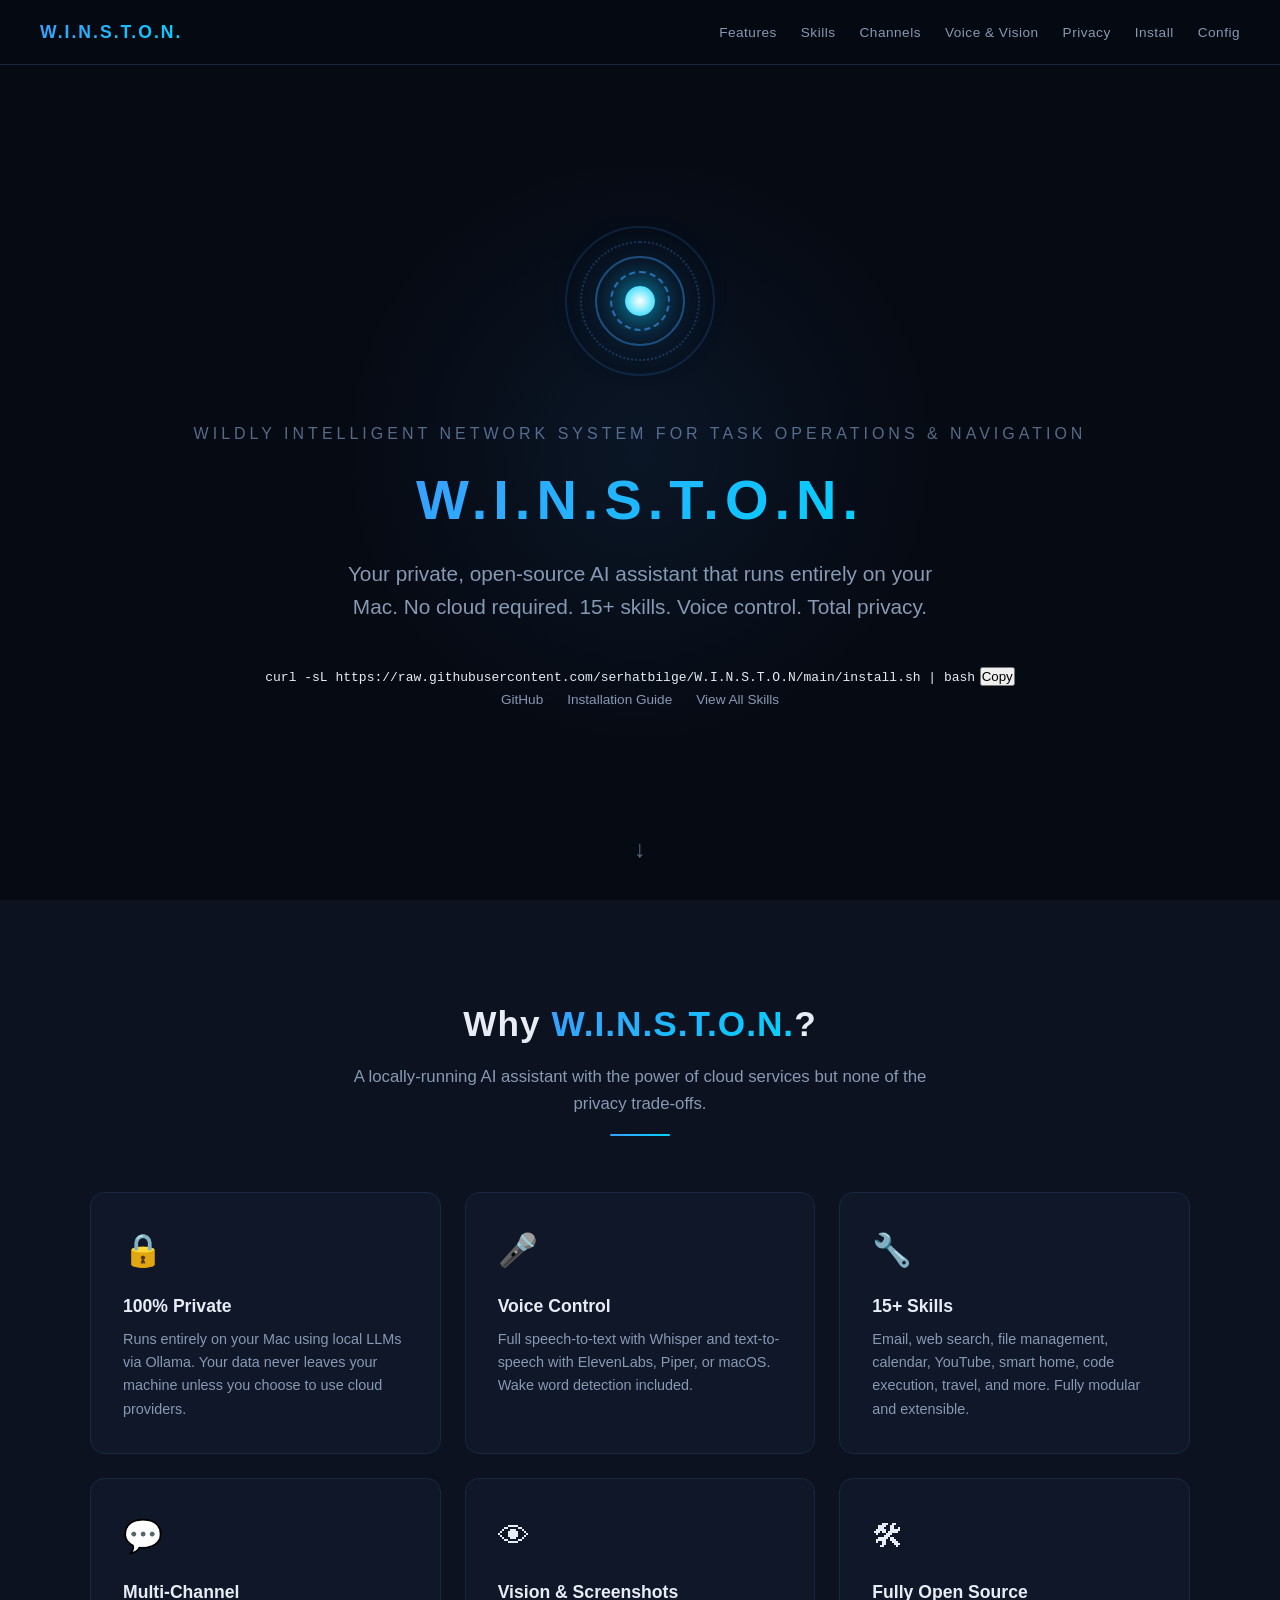
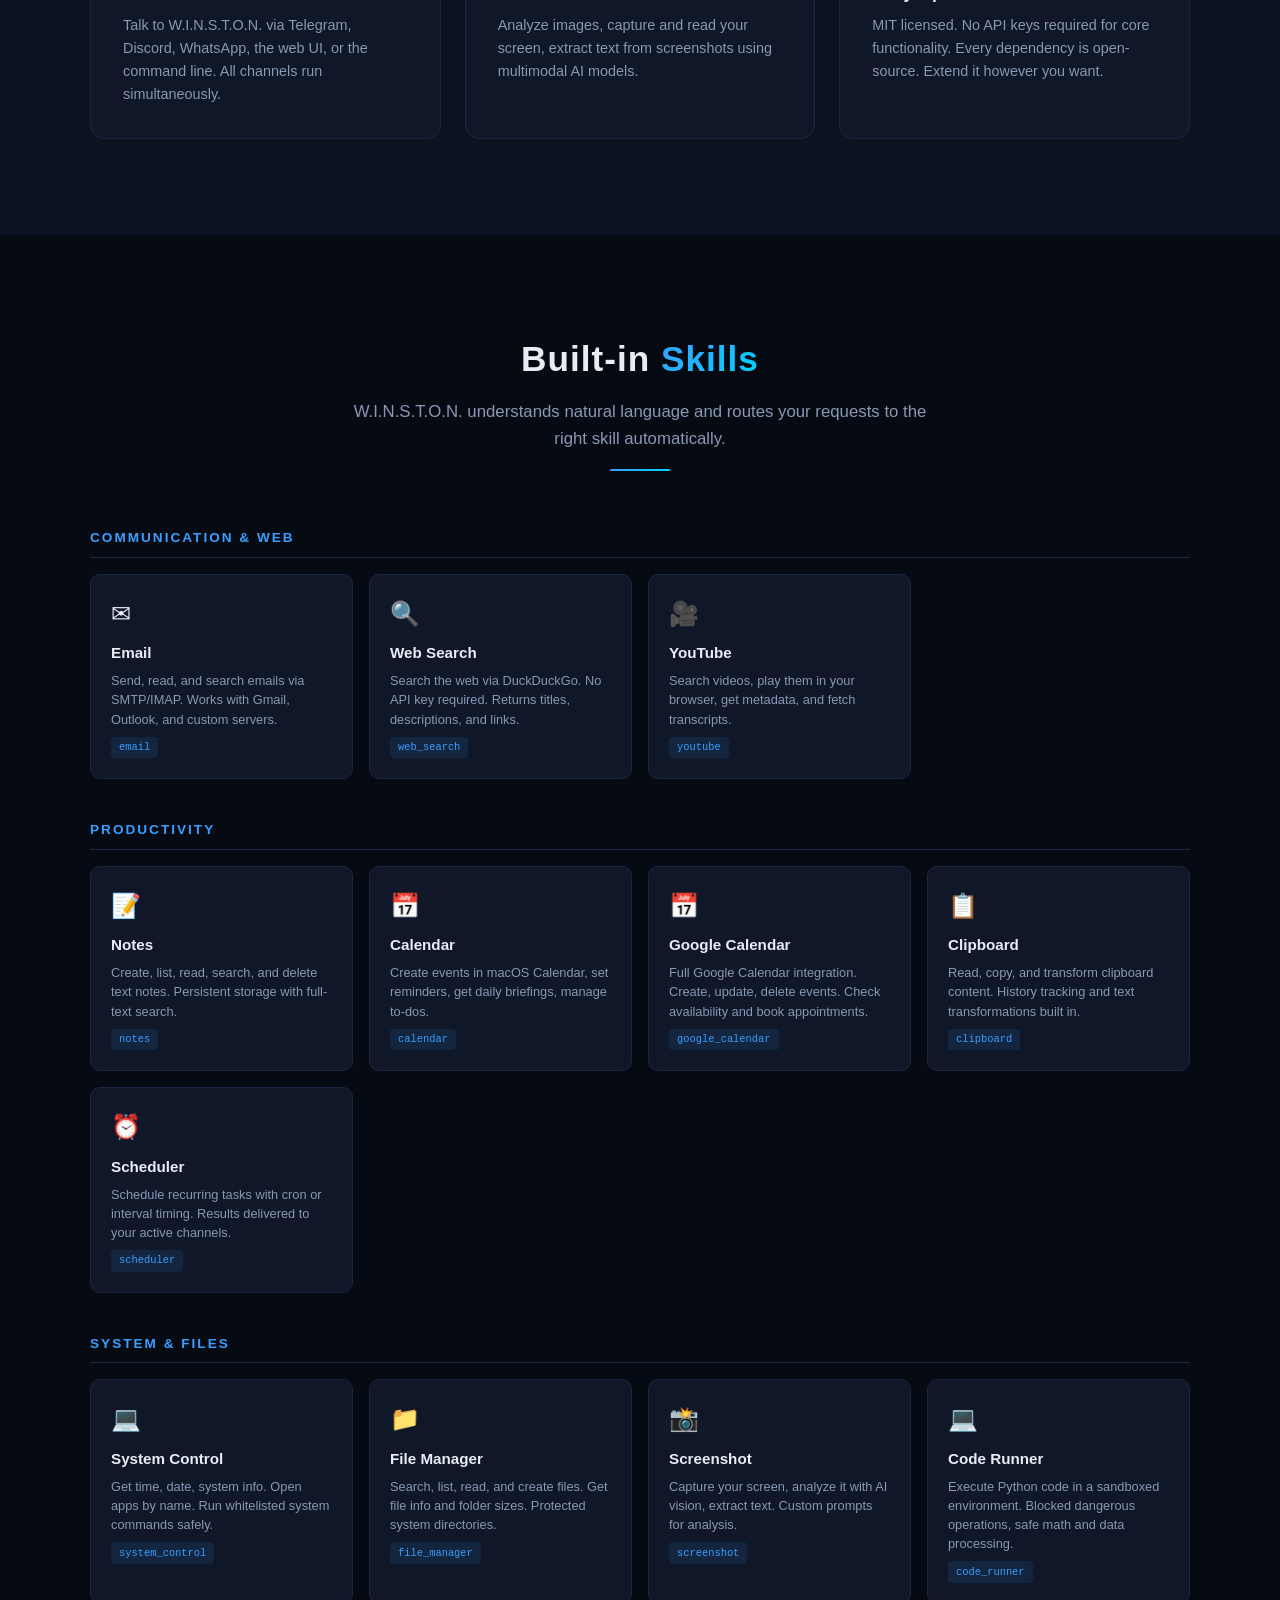
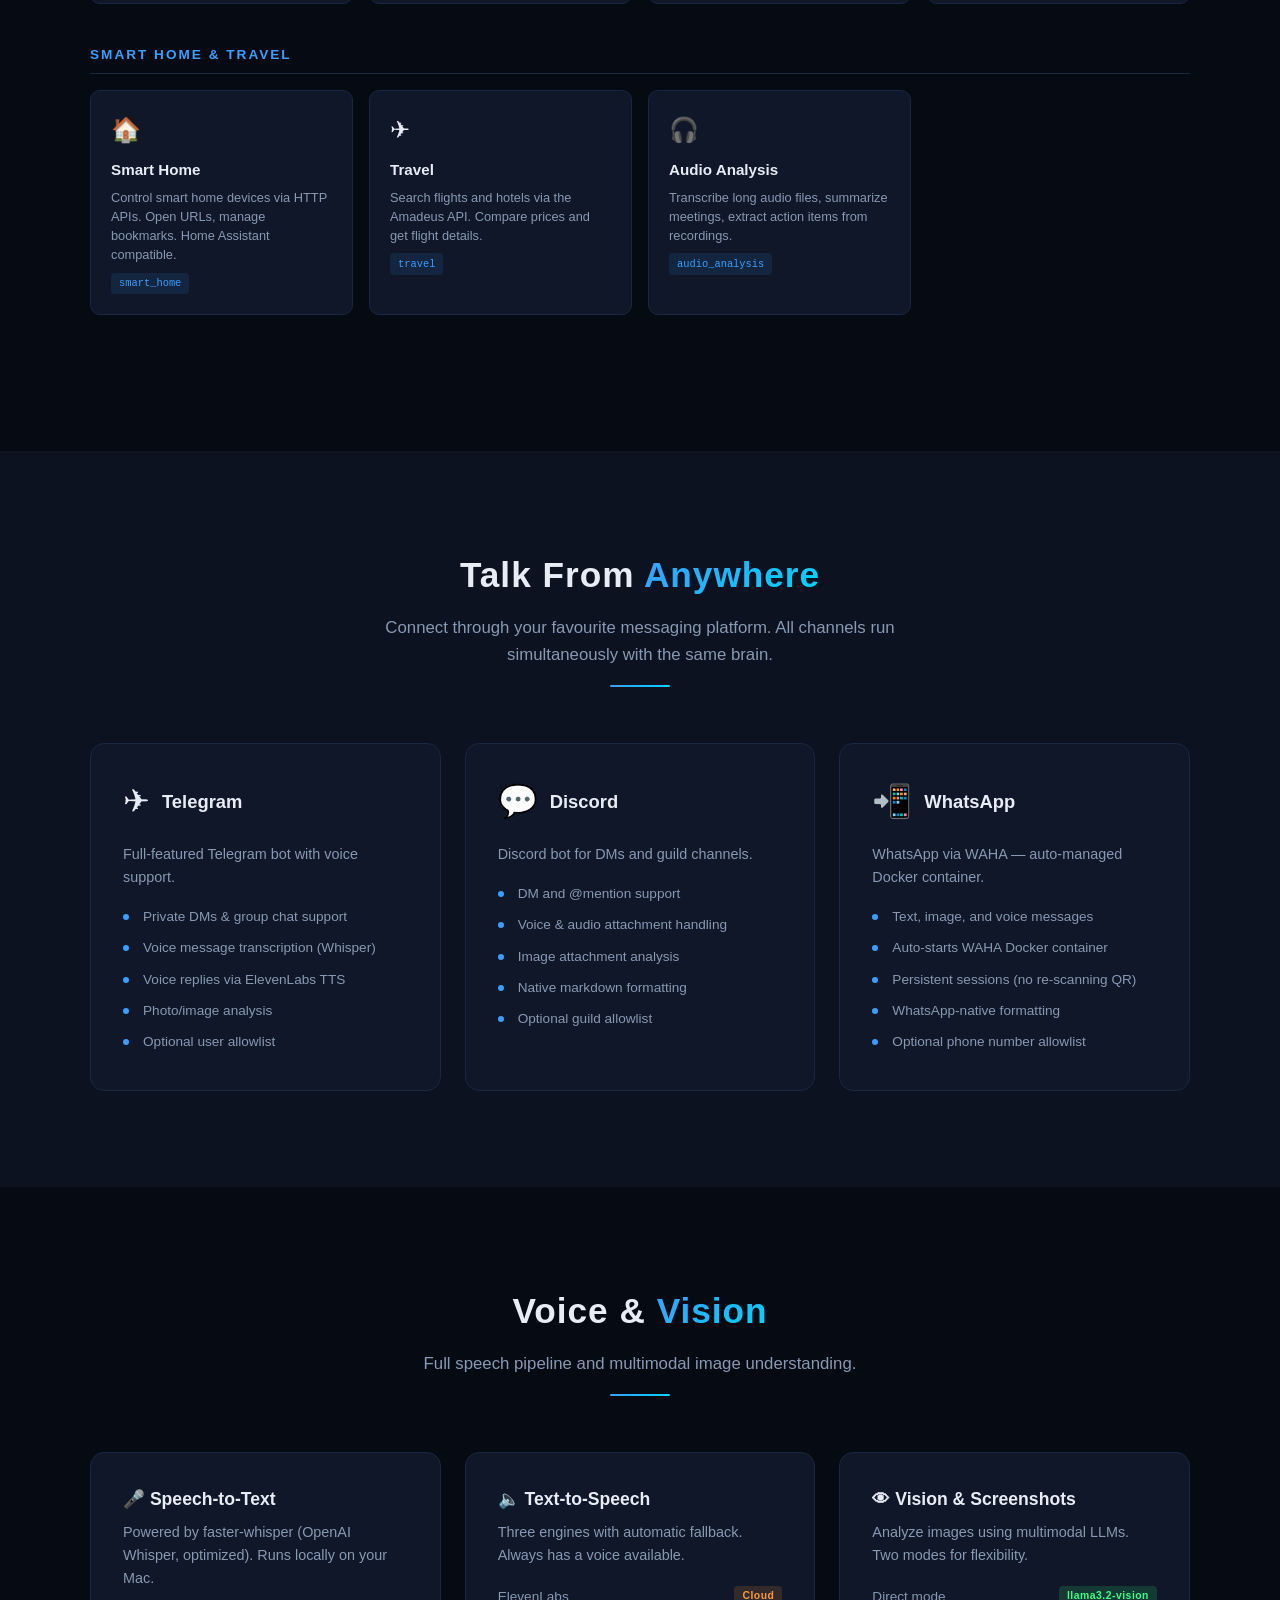
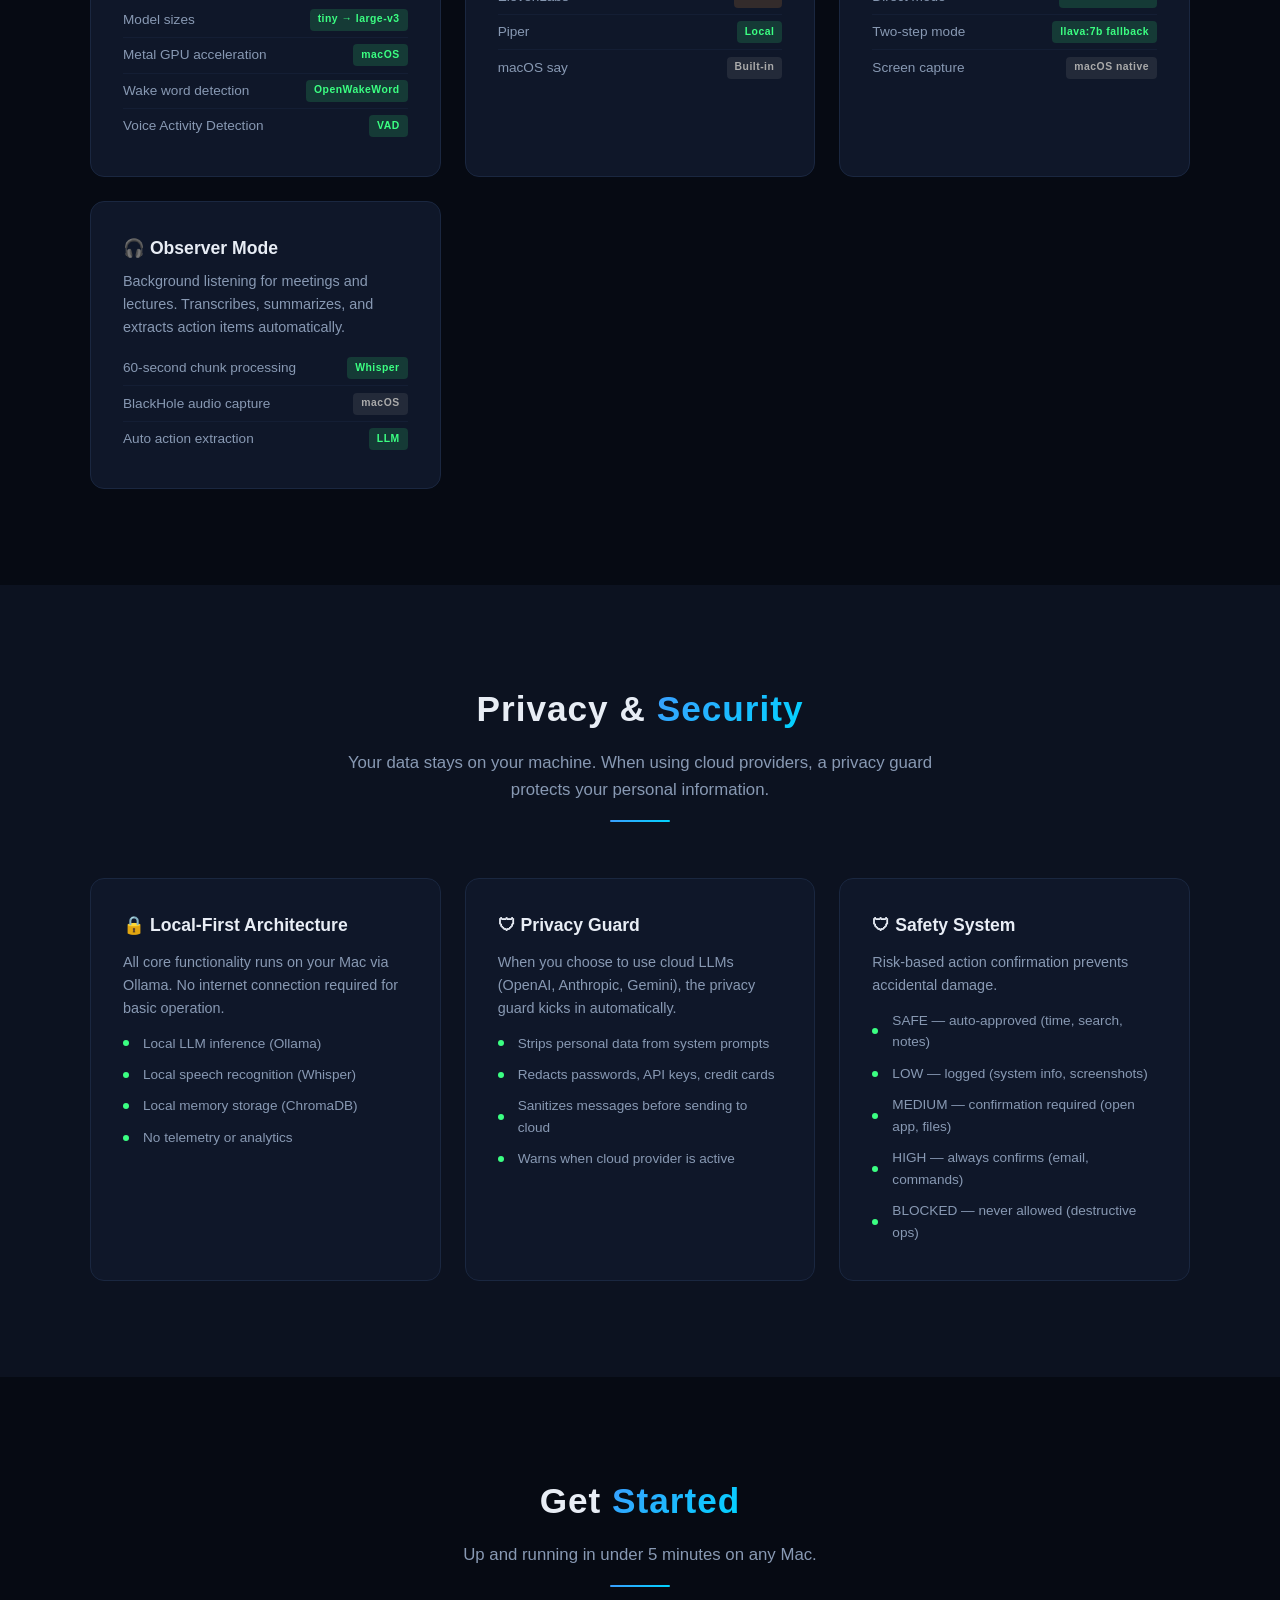
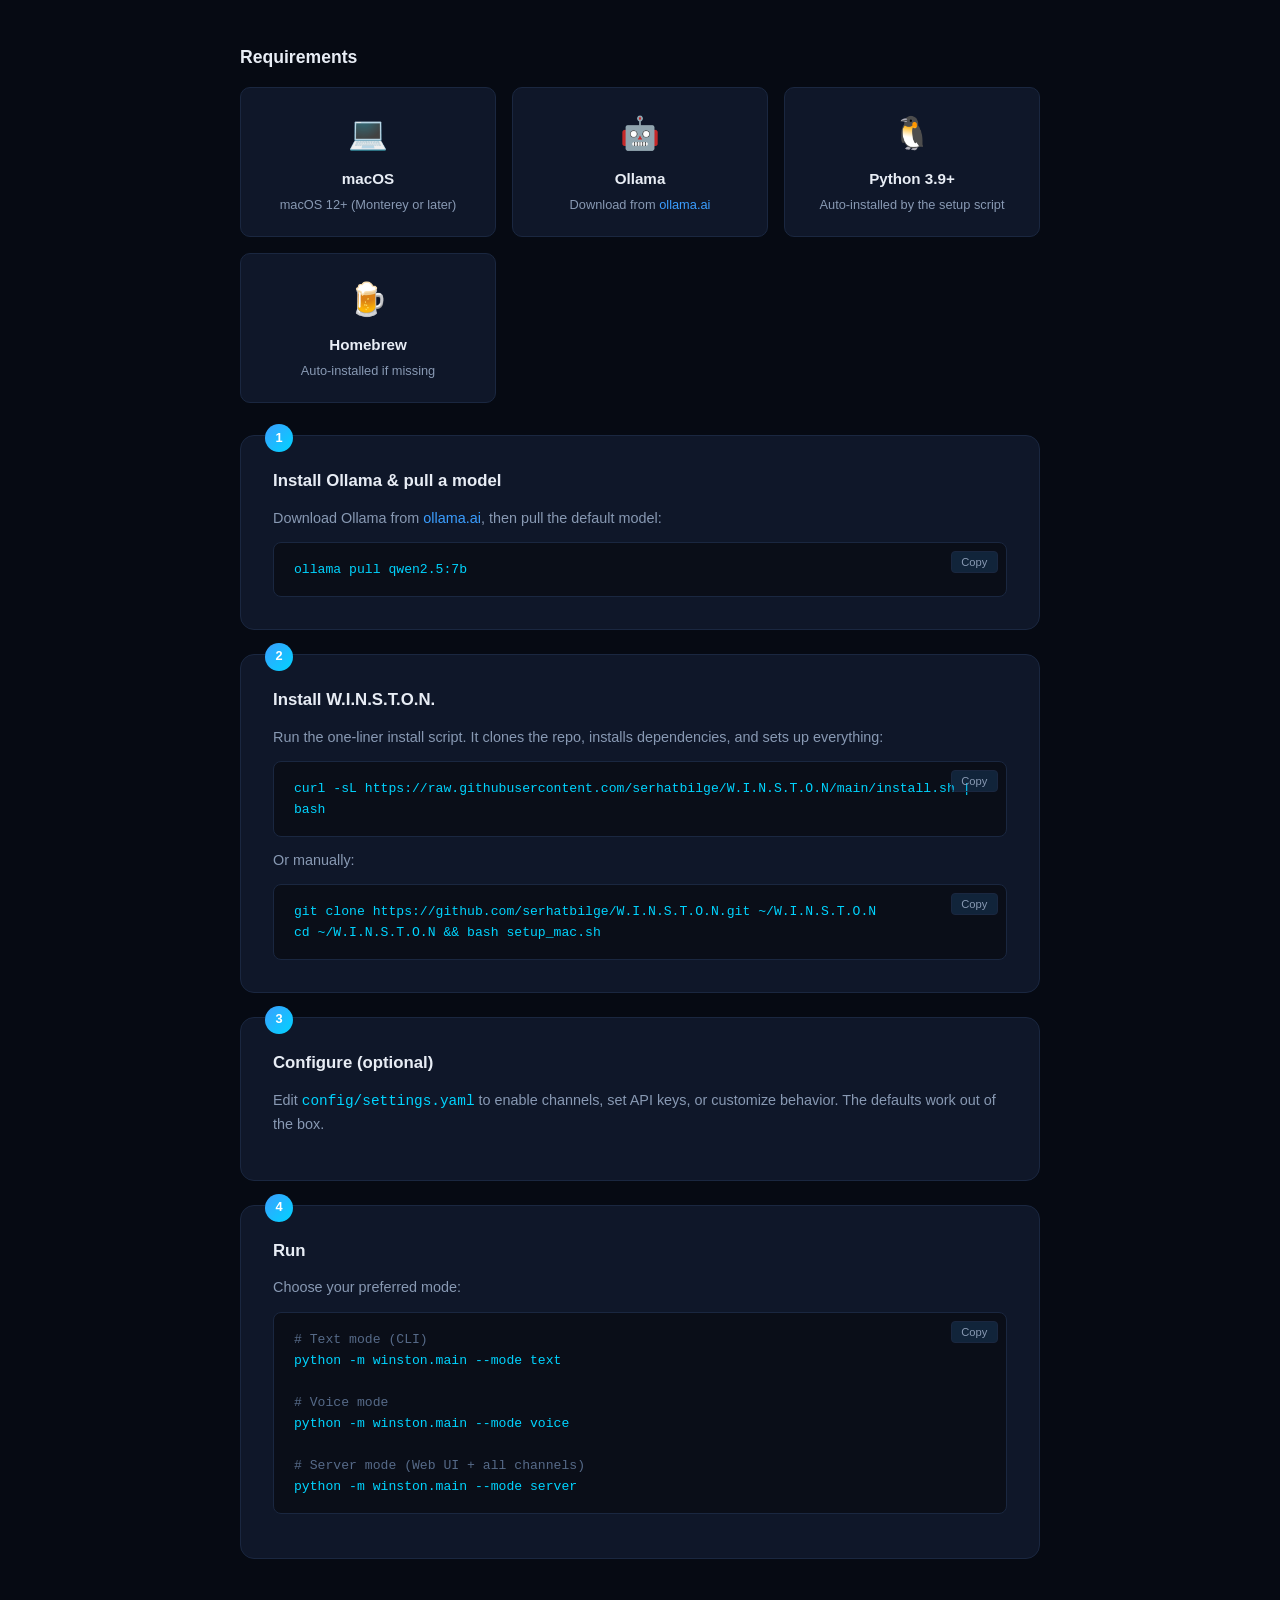
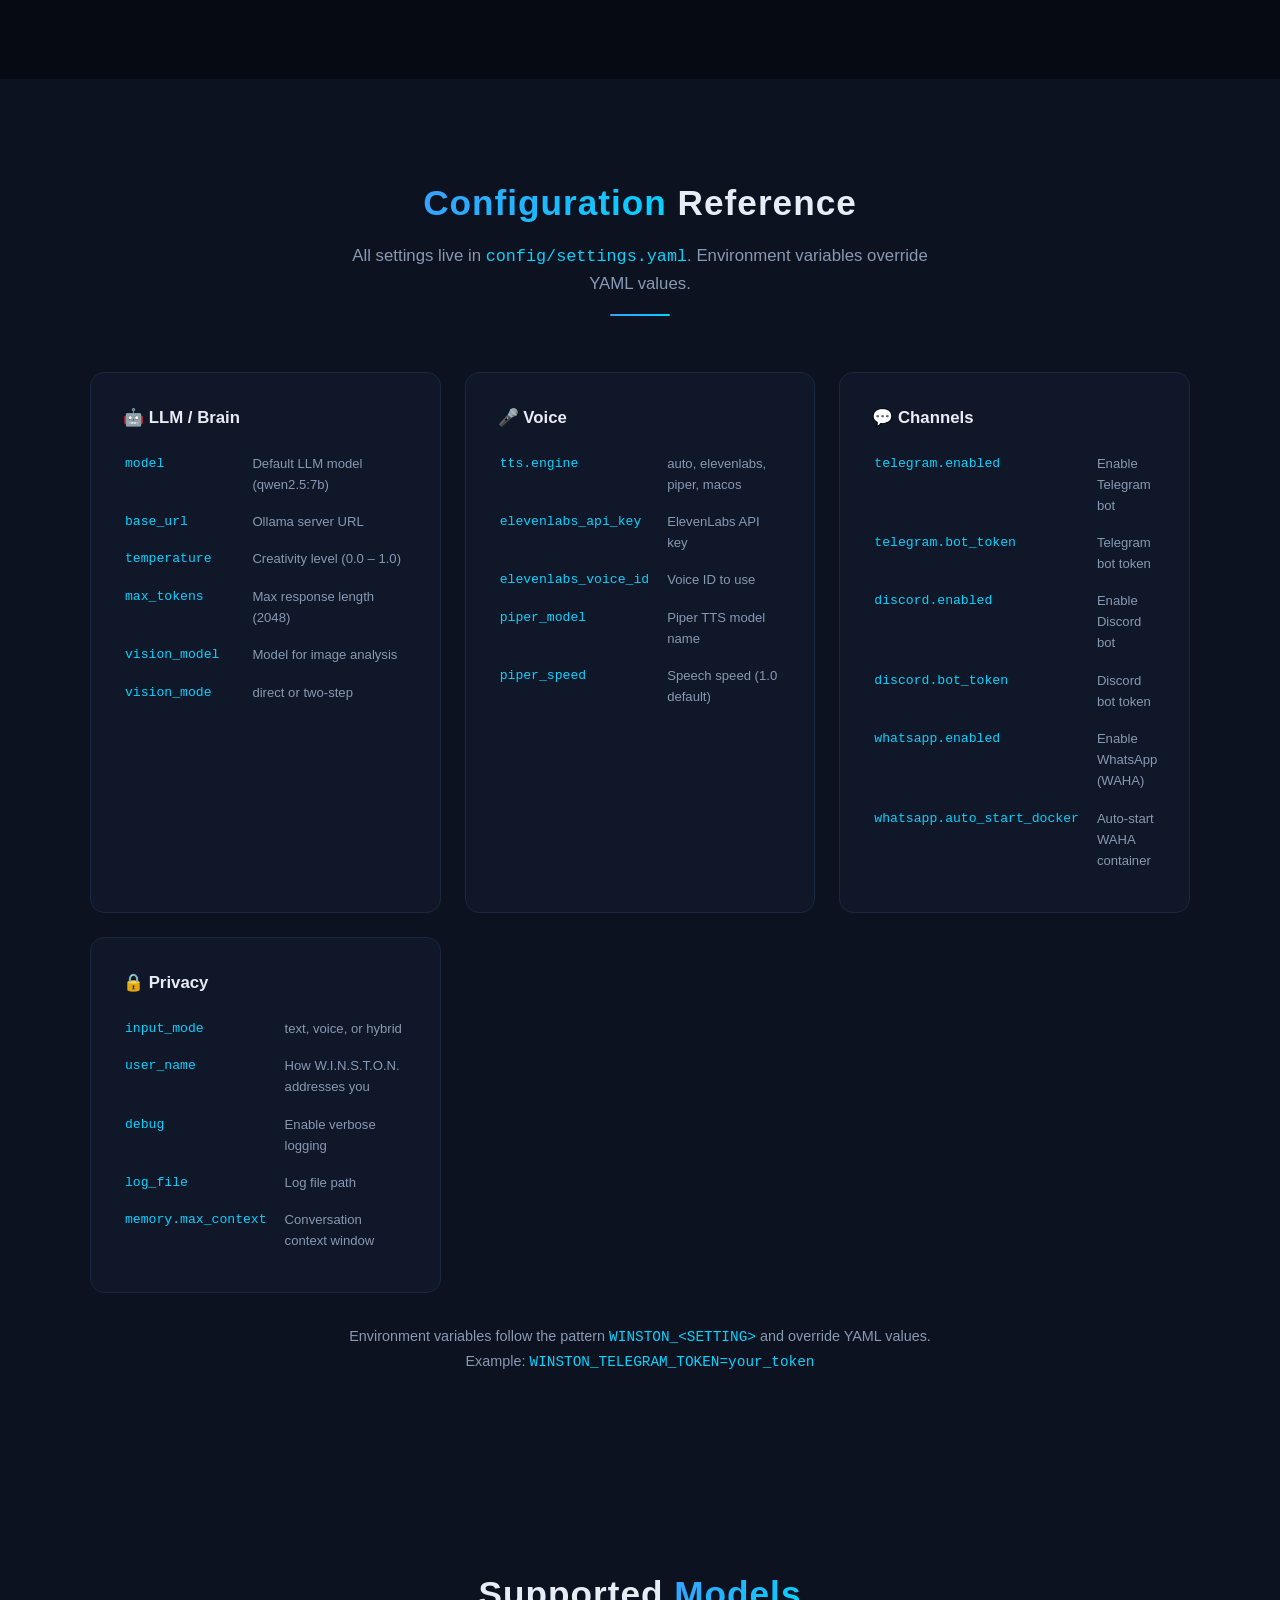
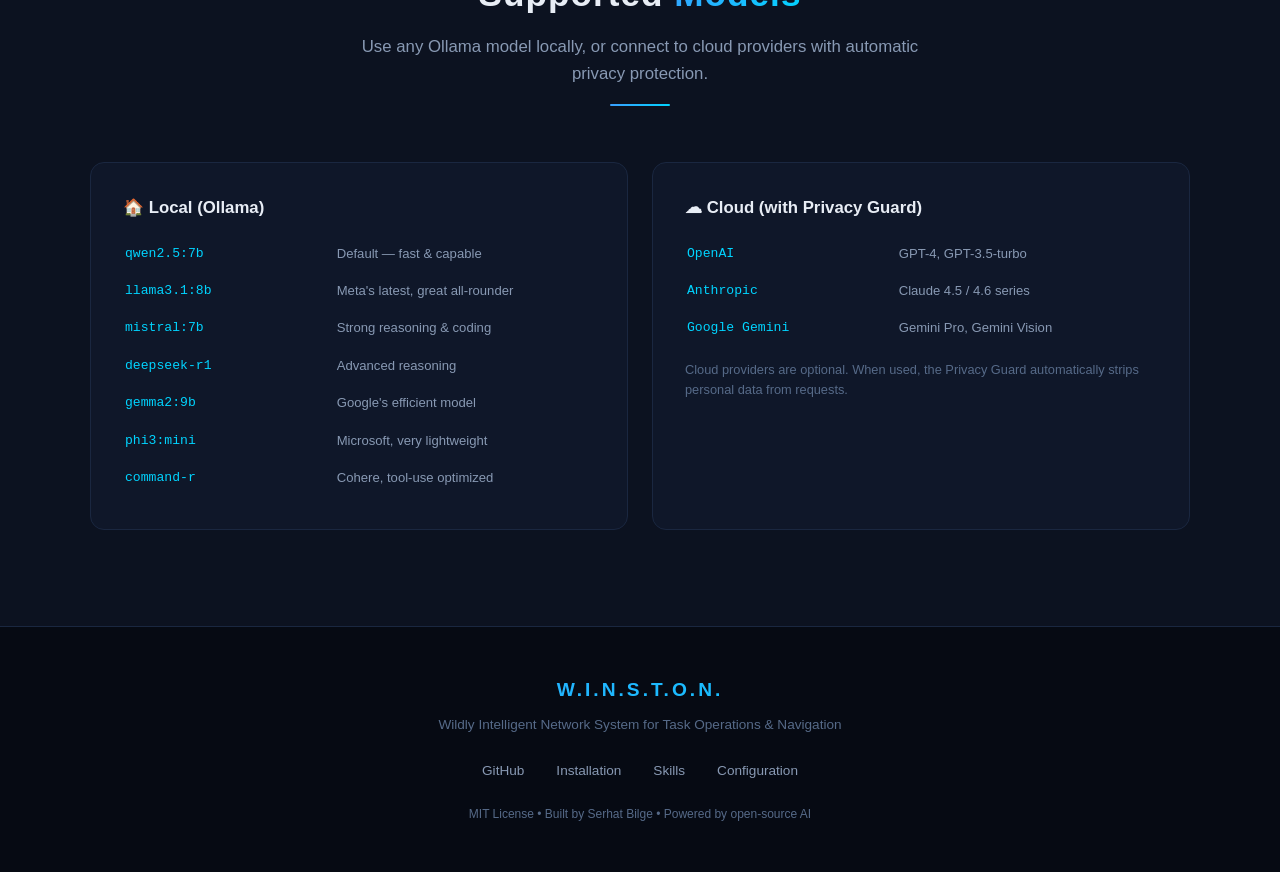
==== website/index.html @ 19feadf3 "v1.0.0: Initial release 22 skills, multi-provider LLM, multi-channel AI assistant. Channels: Telegra" ====
<!DOCTYPE html>
<html lang="en">
<head>
<meta charset="UTF-8">
<meta name="viewport" content="width=device-width, initial-scale=1.0">
<title>W.I.N.S.T.O.N. — Your Private AI Assistant</title>
<style>
/* ─── Reset & Base ─────────────────────────────────── */
*, *::before, *::after { margin: 0; padding: 0; box-sizing: border-box; }

:root {
  --bg-primary: #060a13;
  --bg-secondary: #0c1220;
  --bg-card: #0f1729;
  --bg-card-hover: #141e33;
  --arc-blue: #3b9eff;
  --arc-glow: #1a7ae6;
  --arc-cyan: #00d4ff;
  --arc-dim: #1a3a5c;
  --text-primary: #e8edf5;
  --text-secondary: #8899b3;
  --text-muted: #566a88;
  --border: #1a2740;
  --border-glow: rgba(59, 158, 255, 0.3);
  --gradient-arc: linear-gradient(135deg, #3b9eff, #00d4ff);
  --font: 'SF Pro Text', -apple-system, BlinkMacSystemFont, 'Inter', 'Segoe UI', sans-serif;
  --font-mono: 'SF Mono', 'Fira Code', 'Cascadia Code', monospace;
}

html { scroll-behavior: smooth; }

body {
  font-family: var(--font);
  background: var(--bg-primary);
  color: var(--text-primary);
  line-height: 1.6;
  overflow-x: hidden;
}

a { color: var(--arc-blue); text-decoration: none; transition: color 0.2s; }
a:hover { color: var(--arc-cyan); }

/* ─── Navigation ───────────────────────────────────── */
nav {
  position: fixed;
  top: 0;
  left: 0;
  right: 0;
  z-index: 100;
  background: rgba(6, 10, 19, 0.85);
  backdrop-filter: blur(20px);
  -webkit-backdrop-filter: blur(20px);
  border-bottom: 1px solid var(--border);
  padding: 0 2rem;
  transition: box-shadow 0.3s;
}

nav.scrolled { box-shadow: 0 2px 30px rgba(59, 158, 255, 0.1); }

.nav-inner {
  max-width: 1200px;
  margin: 0 auto;
  display: flex;
  align-items: center;
  justify-content: space-between;
  height: 64px;
}

.nav-logo {
  font-size: 1.1rem;
  font-weight: 700;
  letter-spacing: 2px;
  background: var(--gradient-arc);
  -webkit-background-clip: text;
  -webkit-text-fill-color: transparent;
  background-clip: text;
}

.nav-links { display: flex; gap: 1.5rem; list-style: none; }

.nav-links a {
  color: var(--text-secondary);
  font-size: 0.85rem;
  font-weight: 500;
  letter-spacing: 0.5px;
  transition: color 0.2s;
}
.nav-links a:hover { color: var(--arc-blue); }

.nav-toggle { display: none; background: none; border: none; color: var(--text-primary); font-size: 1.5rem; cursor: pointer; }

/* ─── Hero ─────────────────────────────────────────── */
.hero {
  min-height: 100vh;
  display: flex;
  flex-direction: column;
  align-items: center;
  justify-content: center;
  text-align: center;
  padding: 6rem 2rem 4rem;
  position: relative;
  overflow: hidden;
}

.hero::before {
  content: '';
  position: absolute;
  width: 600px;
  height: 600px;
  border-radius: 50%;
  background: radial-gradient(circle, rgba(59, 158, 255, 0.08) 0%, transparent 70%);
  top: 50%;
  left: 50%;
  transform: translate(-50%, -50%);
  pointer-events: none;
}

/* Arc Reactor */
.arc-reactor {
  width: 160px;
  height: 160px;
  position: relative;
  margin-bottom: 2.5rem;
}

.arc-reactor .core {
  position: absolute;
  top: 50%;
  left: 50%;
  width: 30px;
  height: 30px;
  background: radial-gradient(circle, #fff, var(--arc-cyan));
  border-radius: 50%;
  transform: translate(-50%, -50%);
  box-shadow: 0 0 30px var(--arc-cyan), 0 0 60px var(--arc-blue), 0 0 100px rgba(59, 158, 255, 0.3);
  animation: pulse-core 2s ease-in-out infinite;
}

.arc-reactor .ring {
  position: absolute;
  top: 50%;
  left: 50%;
  border: 2px solid var(--arc-blue);
  border-radius: 50%;
  transform: translate(-50%, -50%);
  opacity: 0.6;
}

.arc-reactor .ring-1 { width: 60px; height: 60px; animation: spin-ring 8s linear infinite; border-style: dashed; }
.arc-reactor .ring-2 { width: 90px; height: 90px; animation: spin-ring 12s linear infinite reverse; opacity: 0.4; }
.arc-reactor .ring-3 { width: 120px; height: 120px; animation: spin-ring 16s linear infinite; opacity: 0.25; border-style: dotted; }
.arc-reactor .ring-4 { width: 150px; height: 150px; opacity: 0.15; }

@keyframes pulse-core {
  0%, 100% { box-shadow: 0 0 30px var(--arc-cyan), 0 0 60px var(--arc-blue), 0 0 100px rgba(59, 158, 255, 0.3); }
  50% { box-shadow: 0 0 40px var(--arc-cyan), 0 0 80px var(--arc-blue), 0 0 140px rgba(59, 158, 255, 0.5); }
}

@keyframes spin-ring {
  from { transform: translate(-50%, -50%) rotate(0deg); }
  to { transform: translate(-50%, -50%) rotate(360deg); }
}

.hero h1 {
  font-size: 3.5rem;
  font-weight: 800;
  letter-spacing: 6px;
  margin-bottom: 0.75rem;
  background: var(--gradient-arc);
  -webkit-background-clip: text;
  -webkit-text-fill-color: transparent;
  background-clip: text;
}

.hero .subtitle {
  font-size: 1rem;
  letter-spacing: 4px;
  color: var(--text-muted);
  text-transform: uppercase;
  margin-bottom: 0.5rem;
}

.hero .tagline {
  font-size: 1.3rem;
  color: var(--text-secondary);
  margin-bottom: 2.5rem;
  max-width: 600px;
}

/* ─── Terminal Window ──────────────────────────────── */
.terminal {
  background: #0d1117;
  border: 1px solid rgba(59, 158, 255, 0.15);
  border-radius: 14px;
  overflow: hidden;
  max-width: 720px;
  width: 100%;
  box-shadow: 0 8px 40px rgba(0, 0, 0, 0.5), 0 0 60px rgba(59, 158, 255, 0.05);
}

.terminal-header {
  display: flex;
  align-items: center;
  padding: 0.75rem 1rem;
  background: #161b22;
  border-bottom: 1px solid rgba(59, 158, 255, 0.1);
  gap: 0;
}

.terminal-dots {
  display: flex;
  gap: 6px;
  margin-right: 1.25rem;
  flex-shrink: 0;
}

.terminal-dots span {
  width: 12px;
  height: 12px;
  border-radius: 50%;
}
.terminal-dots .dot-red { background: #ff5f57; }
.terminal-dots .dot-yellow { background: #febc2e; }
.terminal-dots .dot-green { background: #28c840; }

.terminal-tabs {
  display: flex;
  gap: 0;
  flex: 1;
  overflow-x: auto;
}

.terminal-tab {
  background: none;
  border: none;
  color: var(--text-muted);
  font-family: var(--font-mono);
  font-size: 0.8rem;
  padding: 0.4rem 1rem;
  cursor: pointer;
  border-radius: 6px;
  transition: color 0.2s, background 0.2s;
  white-space: nowrap;
}
.terminal-tab:hover { color: var(--text-secondary); background: rgba(255,255,255,0.04); }
.terminal-tab.active {
  color: var(--text-primary);
  background: rgba(59, 158, 255, 0.12);
  border: 1px solid rgba(59, 158, 255, 0.25);
}

.terminal-badge {
  font-size: 0.6rem;
  font-weight: 700;
  padding: 0.1rem 0.45rem;
  border-radius: 4px;
  margin-left: 0.4rem;
  vertical-align: middle;
  letter-spacing: 0.5px;
}
.terminal-badge-blue { background: rgba(59, 158, 255, 0.2); color: var(--arc-blue); border: 1px solid rgba(59, 158, 255, 0.3); }

.terminal-body {
  padding: 1.25rem 1.5rem;
  font-family: var(--font-mono);
  font-size: 0.88rem;
  line-height: 2;
}

.terminal-pane { display: none; }
.terminal-pane.active { display: block; }

.term-line {
  display: flex;
  align-items: center;
  justify-content: space-between;
}

.term-comment {
  color: #484f58;
  font-style: italic;
}

.term-prompt {
  color: #3bff82;
  margin-right: 0.5rem;
  user-select: none;
}

.term-cmd { color: var(--text-primary); }

.term-copy-btn {
  background: none;
  border: 1px solid rgba(255,255,255,0.08);
  color: #484f58;
  width: 32px;
  height: 32px;
  border-radius: 6px;
  cursor: pointer;
  display: flex;
  align-items: center;
  justify-content: center;
  transition: color 0.2s, border-color 0.2s, background 0.2s;
  flex-shrink: 0;
  margin-left: 1rem;
}
.term-copy-btn:hover { color: var(--text-secondary); border-color: rgba(255,255,255,0.15); background: rgba(255,255,255,0.04); }
.term-copy-btn.copied { color: #3bff82; border-color: rgba(59, 255, 130, 0.3); }

.term-copy-btn svg { width: 16px; height: 16px; }

.terminal-footer {
  text-align: center;
  padding: 0.75rem 1rem;
  color: var(--text-muted);
  font-size: 0.8rem;
  border-top: 1px solid rgba(59, 158, 255, 0.06);
}

.hero .terminal { margin-bottom: 1.5rem; }

.hero-links { display: flex; gap: 1.5rem; }
.hero-links a {
  color: var(--text-secondary);
  font-size: 0.85rem;
  display: flex;
  align-items: center;
  gap: 0.4rem;
}
.hero-links a:hover { color: var(--arc-blue); }

.scroll-hint {
  position: absolute;
  bottom: 2rem;
  left: 50%;
  transform: translateX(-50%);
  animation: bounce 2s ease-in-out infinite;
  color: var(--text-muted);
  font-size: 1.5rem;
}
@keyframes bounce {
  0%, 100% { transform: translateX(-50%) translateY(0); }
  50% { transform: translateX(-50%) translateY(8px); }
}

/* ─── Sections ─────────────────────────────────────── */
section { padding: 6rem 2rem; }

.section-inner {
  max-width: 1100px;
  margin: 0 auto;
}

.section-header {
  text-align: center;
  margin-bottom: 3.5rem;
}

.section-header h2 {
  font-size: 2.2rem;
  font-weight: 700;
  margin-bottom: 0.75rem;
  letter-spacing: 1px;
}

.section-header .accent {
  background: var(--gradient-arc);
  -webkit-background-clip: text;
  -webkit-text-fill-color: transparent;
  background-clip: text;
}

.section-header p {
  color: var(--text-secondary);
  font-size: 1.05rem;
  max-width: 600px;
  margin: 0 auto;
}

.divider {
  width: 60px;
  height: 2px;
  background: var(--gradient-arc);
  margin: 1rem auto 0;
  border-radius: 2px;
}

/* ─── Feature Grid ─────────────────────────────────── */
#features { background: var(--bg-secondary); }

.feature-grid {
  display: grid;
  grid-template-columns: repeat(auto-fit, minmax(280px, 1fr));
  gap: 1.5rem;
}

.feature-card {
  background: var(--bg-card);
  border: 1px solid var(--border);
  border-radius: 14px;
  padding: 2rem;
  transition: transform 0.2s, border-color 0.3s, box-shadow 0.3s;
}

.feature-card:hover {
  transform: translateY(-4px);
  border-color: var(--border-glow);
  box-shadow: 0 8px 32px rgba(59, 158, 255, 0.1);
}

.feature-icon {
  font-size: 2rem;
  margin-bottom: 1rem;
  display: inline-block;
}

.feature-card h3 {
  font-size: 1.1rem;
  font-weight: 600;
  margin-bottom: 0.5rem;
}

.feature-card p {
  color: var(--text-secondary);
  font-size: 0.9rem;
  line-height: 1.6;
}

/* ─── Skills ───────────────────────────────────────── */
.skills-category { margin-bottom: 2.5rem; }

.skills-category h3 {
  font-size: 0.85rem;
  letter-spacing: 2px;
  text-transform: uppercase;
  color: var(--arc-blue);
  margin-bottom: 1rem;
  padding-bottom: 0.5rem;
  border-bottom: 1px solid var(--border);
}

.skills-grid {
  display: grid;
  grid-template-columns: repeat(auto-fill, minmax(240px, 1fr));
  gap: 1rem;
}

.skill-card {
  background: var(--bg-card);
  border: 1px solid var(--border);
  border-radius: 10px;
  padding: 1.25rem;
  transition: border-color 0.2s, box-shadow 0.2s;
}

.skill-card:hover {
  border-color: var(--border-glow);
  box-shadow: 0 4px 20px rgba(59, 158, 255, 0.08);
}

.skill-card .skill-icon { font-size: 1.5rem; margin-bottom: 0.5rem; }
.skill-card h4 { font-size: 0.95rem; font-weight: 600; margin-bottom: 0.35rem; }
.skill-card p { color: var(--text-secondary); font-size: 0.8rem; line-height: 1.5; }

.skill-tag {
  display: inline-block;
  font-size: 0.65rem;
  padding: 0.15rem 0.5rem;
  border-radius: 4px;
  background: rgba(59, 158, 255, 0.1);
  color: var(--arc-blue);
  margin-top: 0.5rem;
  font-family: var(--font-mono);
}

/* ─── Channels ─────────────────────────────────────── */
#channels { background: var(--bg-secondary); }

.channel-grid {
  display: grid;
  grid-template-columns: repeat(auto-fit, minmax(300px, 1fr));
  gap: 1.5rem;
}

.channel-card {
  background: var(--bg-card);
  border: 1px solid var(--border);
  border-radius: 14px;
  padding: 2rem;
  transition: transform 0.2s, border-color 0.3s;
}

.channel-card:hover {
  transform: translateY(-3px);
  border-color: var(--border-glow);
}

.channel-card .ch-header {
  display: flex;
  align-items: center;
  gap: 0.75rem;
  margin-bottom: 1rem;
}

.channel-card .ch-icon { font-size: 2rem; }

.channel-card h3 { font-size: 1.15rem; font-weight: 600; }

.channel-card ul {
  list-style: none;
  margin-top: 0.75rem;
}

.channel-card li {
  color: var(--text-secondary);
  font-size: 0.85rem;
  padding: 0.3rem 0;
  padding-left: 1.25rem;
  position: relative;
}

.channel-card li::before {
  content: '';
  position: absolute;
  left: 0;
  top: 50%;
  width: 6px;
  height: 6px;
  background: var(--arc-blue);
  border-radius: 50%;
  transform: translateY(-50%);
}

/* ─── Voice & Vision ───────────────────────────────── */
.vv-grid {
  display: grid;
  grid-template-columns: repeat(auto-fit, minmax(280px, 1fr));
  gap: 1.5rem;
}

.vv-card {
  background: var(--bg-card);
  border: 1px solid var(--border);
  border-radius: 14px;
  padding: 2rem;
}

.vv-card h3 {
  font-size: 1.1rem;
  font-weight: 600;
  margin-bottom: 0.5rem;
  display: flex;
  align-items: center;
  gap: 0.5rem;
}

.vv-card p { color: var(--text-secondary); font-size: 0.9rem; margin-bottom: 0.75rem; }

.vv-card .engine-list {
  list-style: none;
  margin-top: 0.5rem;
}

.vv-card .engine-list li {
  font-size: 0.85rem;
  color: var(--text-secondary);
  padding: 0.4rem 0;
  border-bottom: 1px solid rgba(26, 39, 64, 0.5);
  display: flex;
  justify-content: space-between;
}

.vv-card .engine-list li:last-child { border-bottom: none; }

.badge {
  font-size: 0.65rem;
  padding: 0.15rem 0.5rem;
  border-radius: 4px;
  font-weight: 600;
  letter-spacing: 0.5px;
}
.badge-cloud { background: rgba(255, 152, 59, 0.15); color: #ff983b; }
.badge-local { background: rgba(59, 255, 130, 0.15); color: #3bff82; }
.badge-builtin { background: rgba(150, 150, 150, 0.15); color: #aaa; }

/* ─── Privacy ──────────────────────────────────────── */
#privacy { background: var(--bg-secondary); }

.privacy-grid {
  display: grid;
  grid-template-columns: repeat(auto-fit, minmax(300px, 1fr));
  gap: 1.5rem;
}

.privacy-card {
  background: var(--bg-card);
  border: 1px solid var(--border);
  border-radius: 14px;
  padding: 2rem;
}

.privacy-card h3 {
  font-size: 1.1rem;
  font-weight: 600;
  margin-bottom: 0.75rem;
  display: flex;
  align-items: center;
  gap: 0.5rem;
}

.privacy-card p { color: var(--text-secondary); font-size: 0.9rem; }

.privacy-card ul {
  list-style: none;
  margin-top: 0.5rem;
}

.privacy-card li {
  color: var(--text-secondary);
  font-size: 0.85rem;
  padding: 0.3rem 0;
  padding-left: 1.25rem;
  position: relative;
}

.privacy-card li::before {
  content: '';
  position: absolute;
  left: 0;
  top: 50%;
  width: 6px;
  height: 6px;
  background: #3bff82;
  border-radius: 50%;
  transform: translateY(-50%);
}

/* ─── Installation ─────────────────────────────────── */
.install-section { max-width: 800px; margin: 0 auto; }

.install-step {
  background: var(--bg-card);
  border: 1px solid var(--border);
  border-radius: 14px;
  padding: 2rem;
  margin-bottom: 1.5rem;
  position: relative;
}

.install-step .step-num {
  position: absolute;
  top: -12px;
  left: 24px;
  background: var(--gradient-arc);
  color: #fff;
  width: 28px;
  height: 28px;
  border-radius: 50%;
  display: flex;
  align-items: center;
  justify-content: center;
  font-size: 0.8rem;
  font-weight: 700;
}

.install-step h3 { font-size: 1.05rem; font-weight: 600; margin-bottom: 0.75rem; }
.install-step p { color: var(--text-secondary); font-size: 0.9rem; margin-bottom: 0.75rem; }

.code-block {
  background: #0a0e18;
  border: 1px solid var(--border);
  border-radius: 8px;
  padding: 1rem 1.25rem;
  font-family: var(--font-mono);
  font-size: 0.82rem;
  color: var(--arc-cyan);
  overflow-x: auto;
  position: relative;
}

.code-block .copy-btn {
  position: absolute;
  top: 8px;
  right: 8px;
  background: rgba(59, 158, 255, 0.15);
  border: 1px solid var(--border);
  color: var(--text-secondary);
  padding: 0.25rem 0.6rem;
  border-radius: 4px;
  cursor: pointer;
  font-size: 0.7rem;
  font-family: var(--font);
  transition: background 0.2s, color 0.2s;
}
.code-block .copy-btn:hover { background: rgba(59, 158, 255, 0.3); color: var(--text-primary); }

.requirements-grid {
  display: grid;
  grid-template-columns: repeat(auto-fit, minmax(200px, 1fr));
  gap: 1rem;
  margin-top: 1rem;
}

.req-item {
  background: var(--bg-card);
  border: 1px solid var(--border);
  border-radius: 10px;
  padding: 1.25rem;
  text-align: center;
}

.req-item .req-icon { font-size: 2rem; margin-bottom: 0.5rem; }
.req-item h4 { font-size: 0.95rem; font-weight: 600; margin-bottom: 0.25rem; }
.req-item p { color: var(--text-secondary); font-size: 0.8rem; }

/* ─── Config ───────────────────────────────────────── */
#config { background: var(--bg-secondary); }

.config-grid {
  display: grid;
  grid-template-columns: repeat(auto-fit, minmax(300px, 1fr));
  gap: 1.5rem;
}

.config-card {
  background: var(--bg-card);
  border: 1px solid var(--border);
  border-radius: 14px;
  padding: 2rem;
}

.config-card h3 {
  font-size: 1.05rem;
  font-weight: 600;
  margin-bottom: 0.75rem;
  display: flex;
  align-items: center;
  gap: 0.5rem;
}

.config-table { width: 100%; }

.config-table tr { border-bottom: 1px solid rgba(26, 39, 64, 0.5); }
.config-table tr:last-child { border-bottom: none; }

.config-table td {
  padding: 0.45rem 0;
  font-size: 0.82rem;
  vertical-align: top;
}

.config-table td:first-child {
  font-family: var(--font-mono);
  color: var(--arc-cyan);
  white-space: nowrap;
  padding-right: 1rem;
  width: 45%;
}

.config-table td:last-child { color: var(--text-secondary); }

/* ─── Footer ───────────────────────────────────────── */
footer {
  border-top: 1px solid var(--border);
  padding: 3rem 2rem;
  text-align: center;
}

.footer-inner {
  max-width: 1100px;
  margin: 0 auto;
}

.footer-logo {
  font-size: 1.2rem;
  font-weight: 700;
  letter-spacing: 3px;
  background: var(--gradient-arc);
  -webkit-background-clip: text;
  -webkit-text-fill-color: transparent;
  background-clip: text;
  margin-bottom: 0.5rem;
}

.footer-tagline {
  color: var(--text-muted);
  font-size: 0.85rem;
  margin-bottom: 1.5rem;
}

.footer-links {
  display: flex;
  justify-content: center;
  gap: 2rem;
  margin-bottom: 1.5rem;
}

.footer-links a {
  color: var(--text-secondary);
  font-size: 0.85rem;
  transition: color 0.2s;
}
.footer-links a:hover { color: var(--arc-blue); }

.footer-copy {
  color: var(--text-muted);
  font-size: 0.75rem;
}

/* ─── Responsive ───────────────────────────────────── */
@media (max-width: 768px) {
  .nav-links { display: none; flex-direction: column; position: absolute; top: 64px; left: 0; right: 0; background: var(--bg-primary); border-bottom: 1px solid var(--border); padding: 1rem 2rem; gap: 0.75rem; }
  .nav-links.open { display: flex; }
  .nav-toggle { display: block; }

  .hero h1 { font-size: 2.2rem; letter-spacing: 3px; }
  .hero .tagline { font-size: 1.05rem; }
  .hero .install-block { flex-direction: column; text-align: center; }
  .hero .install-block code { white-space: normal; word-break: break-all; font-size: 0.75rem; }

  section { padding: 4rem 1.25rem; }
  .section-header h2 { font-size: 1.7rem; }

  .feature-grid,
  .skills-grid,
  .channel-grid,
  .vv-grid,
  .privacy-grid,
  .config-grid { grid-template-columns: 1fr; }

  .footer-links { flex-direction: column; gap: 0.75rem; }
}

/* ─── Animations ───────────────────────────────────── */
.fade-in {
  opacity: 0;
  transform: translateY(20px);
  transition: opacity 0.6s ease, transform 0.6s ease;
}

.fade-in.visible {
  opacity: 1;
  transform: translateY(0);
}
</style>
</head>
<body>

<!-- ═══ Navigation ═══ -->
<nav id="navbar">
  <div class="nav-inner">
    <div class="nav-logo">W.I.N.S.T.O.N.</div>
    <button class="nav-toggle" onclick="document.querySelector('.nav-links').classList.toggle('open')">&#9776;</button>
    <ul class="nav-links">
      <li><a href="#features">Features</a></li>
      <li><a href="#skills">Skills</a></li>
      <li><a href="#channels">Channels</a></li>
      <li><a href="#voice">Voice & Vision</a></li>
      <li><a href="#privacy">Privacy</a></li>
      <li><a href="#install">Install</a></li>
      <li><a href="#config">Config</a></li>
    </ul>
  </div>
</nav>

<!-- ═══ Hero ═══ -->
<section class="hero">
  <div class="arc-reactor">
    <div class="core"></div>
    <div class="ring ring-1"></div>
    <div class="ring ring-2"></div>
    <div class="ring ring-3"></div>
    <div class="ring ring-4"></div>
  </div>
  <div class="subtitle">Wildly Intelligent Network System for Task Operations & Navigation</div>
  <h1>W.I.N.S.T.O.N.</h1>
  <p class="tagline">Your private, open-source AI assistant that runs entirely on your Mac. No cloud required. 15+ skills. Voice control. Total privacy.</p>

  <div class="install-block">
    <code id="install-cmd">curl -sL https://raw.githubusercontent.com/serhatbilge/W.I.N.S.T.O.N/main/install.sh | bash</code>
    <button class="btn-copy" onclick="copyInstall()">Copy</button>
  </div>

  <div class="hero-links">
    <a href="https://github.com/serhatbilge/W.I.N.S.T.O.N" target="_blank">GitHub</a>
    <a href="#install">Installation Guide</a>
    <a href="#skills">View All Skills</a>
  </div>

  <div class="scroll-hint">&darr;</div>
</section>

<!-- ═══ Features ═══ -->
<section id="features">
  <div class="section-inner">
    <div class="section-header fade-in">
      <h2>Why <span class="accent">W.I.N.S.T.O.N.</span>?</h2>
      <p>A locally-running AI assistant with the power of cloud services but none of the privacy trade-offs.</p>
      <div class="divider"></div>
    </div>

    <div class="feature-grid">
      <div class="feature-card fade-in">
        <div class="feature-icon">&#128274;</div>
        <h3>100% Private</h3>
        <p>Runs entirely on your Mac using local LLMs via Ollama. Your data never leaves your machine unless you choose to use cloud providers.</p>
      </div>
      <div class="feature-card fade-in">
        <div class="feature-icon">&#127908;</div>
        <h3>Voice Control</h3>
        <p>Full speech-to-text with Whisper and text-to-speech with ElevenLabs, Piper, or macOS. Wake word detection included.</p>
      </div>
      <div class="feature-card fade-in">
        <div class="feature-icon">&#128295;</div>
        <h3>15+ Skills</h3>
        <p>Email, web search, file management, calendar, YouTube, smart home, code execution, travel, and more. Fully modular and extensible.</p>
      </div>
      <div class="feature-card fade-in">
        <div class="feature-icon">&#128172;</div>
        <h3>Multi-Channel</h3>
        <p>Talk to W.I.N.S.T.O.N. via Telegram, Discord, WhatsApp, the web UI, or the command line. All channels run simultaneously.</p>
      </div>
      <div class="feature-card fade-in">
        <div class="feature-icon">&#128065;</div>
        <h3>Vision & Screenshots</h3>
        <p>Analyze images, capture and read your screen, extract text from screenshots using multimodal AI models.</p>
      </div>
      <div class="feature-card fade-in">
        <div class="feature-icon">&#128736;</div>
        <h3>Fully Open Source</h3>
        <p>MIT licensed. No API keys required for core functionality. Every dependency is open-source. Extend it however you want.</p>
      </div>
    </div>
  </div>
</section>

<!-- ═══ Skills ═══ -->
<section id="skills">
  <div class="section-inner">
    <div class="section-header fade-in">
      <h2>Built-in <span class="accent">Skills</span></h2>
      <p>W.I.N.S.T.O.N. understands natural language and routes your requests to the right skill automatically.</p>
      <div class="divider"></div>
    </div>

    <!-- Communication & Web -->
    <div class="skills-category fade-in">
      <h3>Communication & Web</h3>
      <div class="skills-grid">
        <div class="skill-card">
          <div class="skill-icon">&#9993;</div>
          <h4>Email</h4>
          <p>Send, read, and search emails via SMTP/IMAP. Works with Gmail, Outlook, and custom servers.</p>
          <span class="skill-tag">email</span>
        </div>
        <div class="skill-card">
          <div class="skill-icon">&#128269;</div>
          <h4>Web Search</h4>
          <p>Search the web via DuckDuckGo. No API key required. Returns titles, descriptions, and links.</p>
          <span class="skill-tag">web_search</span>
        </div>
        <div class="skill-card">
          <div class="skill-icon">&#127909;</div>
          <h4>YouTube</h4>
          <p>Search videos, play them in your browser, get metadata, and fetch transcripts.</p>
          <span class="skill-tag">youtube</span>
        </div>
      </div>
    </div>

    <!-- Productivity -->
    <div class="skills-category fade-in">
      <h3>Productivity</h3>
      <div class="skills-grid">
        <div class="skill-card">
          <div class="skill-icon">&#128221;</div>
          <h4>Notes</h4>
          <p>Create, list, read, search, and delete text notes. Persistent storage with full-text search.</p>
          <span class="skill-tag">notes</span>
        </div>
        <div class="skill-card">
          <div class="skill-icon">&#128197;</div>
          <h4>Calendar</h4>
          <p>Create events in macOS Calendar, set reminders, get daily briefings, manage to-dos.</p>
          <span class="skill-tag">calendar</span>
        </div>
        <div class="skill-card">
          <div class="skill-icon">&#128197;</div>
          <h4>Google Calendar</h4>
          <p>Full Google Calendar integration. Create, update, delete events. Check availability and book appointments.</p>
          <span class="skill-tag">google_calendar</span>
        </div>
        <div class="skill-card">
          <div class="skill-icon">&#128203;</div>
          <h4>Clipboard</h4>
          <p>Read, copy, and transform clipboard content. History tracking and text transformations built in.</p>
          <span class="skill-tag">clipboard</span>
        </div>
        <div class="skill-card">
          <div class="skill-icon">&#9200;</div>
          <h4>Scheduler</h4>
          <p>Schedule recurring tasks with cron or interval timing. Results delivered to your active channels.</p>
          <span class="skill-tag">scheduler</span>
        </div>
      </div>
    </div>

    <!-- System & Files -->
    <div class="skills-category fade-in">
      <h3>System & Files</h3>
      <div class="skills-grid">
        <div class="skill-card">
          <div class="skill-icon">&#128187;</div>
          <h4>System Control</h4>
          <p>Get time, date, system info. Open apps by name. Run whitelisted system commands safely.</p>
          <span class="skill-tag">system_control</span>
        </div>
        <div class="skill-card">
          <div class="skill-icon">&#128193;</div>
          <h4>File Manager</h4>
          <p>Search, list, read, and create files. Get file info and folder sizes. Protected system directories.</p>
          <span class="skill-tag">file_manager</span>
        </div>
        <div class="skill-card">
          <div class="skill-icon">&#128248;</div>
          <h4>Screenshot</h4>
          <p>Capture your screen, analyze it with AI vision, extract text. Custom prompts for analysis.</p>
          <span class="skill-tag">screenshot</span>
        </div>
        <div class="skill-card">
          <div class="skill-icon">&#128187;</div>
          <h4>Code Runner</h4>
          <p>Execute Python code in a sandboxed environment. Blocked dangerous operations, safe math and data processing.</p>
          <span class="skill-tag">code_runner</span>
        </div>
      </div>
    </div>

    <!-- Smart Home & Travel -->
    <div class="skills-category fade-in">
      <h3>Smart Home & Travel</h3>
      <div class="skills-grid">
        <div class="skill-card">
          <div class="skill-icon">&#127968;</div>
          <h4>Smart Home</h4>
          <p>Control smart home devices via HTTP APIs. Open URLs, manage bookmarks. Home Assistant compatible.</p>
          <span class="skill-tag">smart_home</span>
        </div>
        <div class="skill-card">
          <div class="skill-icon">&#9992;</div>
          <h4>Travel</h4>
          <p>Search flights and hotels via the Amadeus API. Compare prices and get flight details.</p>
          <span class="skill-tag">travel</span>
        </div>
        <div class="skill-card">
          <div class="skill-icon">&#127911;</div>
          <h4>Audio Analysis</h4>
          <p>Transcribe long audio files, summarize meetings, extract action items from recordings.</p>
          <span class="skill-tag">audio_analysis</span>
        </div>
      </div>
    </div>
  </div>
</section>

<!-- ═══ Channels ═══ -->
<section id="channels">
  <div class="section-inner">
    <div class="section-header fade-in">
      <h2>Talk From <span class="accent">Anywhere</span></h2>
      <p>Connect through your favourite messaging platform. All channels run simultaneously with the same brain.</p>
      <div class="divider"></div>
    </div>

    <div class="channel-grid">
      <div class="channel-card fade-in">
        <div class="ch-header">
          <div class="ch-icon">&#9992;</div>
          <h3>Telegram</h3>
        </div>
        <p style="color:var(--text-secondary); font-size:0.9rem; margin-bottom:0.5rem;">Full-featured Telegram bot with voice support.</p>
        <ul>
          <li>Private DMs &amp; group chat support</li>
          <li>Voice message transcription (Whisper)</li>
          <li>Voice replies via ElevenLabs TTS</li>
          <li>Photo/image analysis</li>
          <li>Optional user allowlist</li>
        </ul>
      </div>

      <div class="channel-card fade-in">
        <div class="ch-header">
          <div class="ch-icon">&#128172;</div>
          <h3>Discord</h3>
        </div>
        <p style="color:var(--text-secondary); font-size:0.9rem; margin-bottom:0.5rem;">Discord bot for DMs and guild channels.</p>
        <ul>
          <li>DM and @mention support</li>
          <li>Voice &amp; audio attachment handling</li>
          <li>Image attachment analysis</li>
          <li>Native markdown formatting</li>
          <li>Optional guild allowlist</li>
        </ul>
      </div>

      <div class="channel-card fade-in">
        <div class="ch-header">
          <div class="ch-icon">&#128242;</div>
          <h3>WhatsApp</h3>
        </div>
        <p style="color:var(--text-secondary); font-size:0.9rem; margin-bottom:0.5rem;">WhatsApp via WAHA &mdash; auto-managed Docker container.</p>
        <ul>
          <li>Text, image, and voice messages</li>
          <li>Auto-starts WAHA Docker container</li>
          <li>Persistent sessions (no re-scanning QR)</li>
          <li>WhatsApp-native formatting</li>
          <li>Optional phone number allowlist</li>
        </ul>
      </div>
    </div>
  </div>
</section>

<!-- ═══ Voice & Vision ═══ -->
<section id="voice">
  <div class="section-inner">
    <div class="section-header fade-in">
      <h2>Voice &amp; <span class="accent">Vision</span></h2>
      <p>Full speech pipeline and multimodal image understanding.</p>
      <div class="divider"></div>
    </div>

    <div class="vv-grid">
      <div class="vv-card fade-in">
        <h3>&#127908; Speech-to-Text</h3>
        <p>Powered by faster-whisper (OpenAI Whisper, optimized). Runs locally on your Mac.</p>
        <ul class="engine-list">
          <li>Model sizes <span class="badge badge-local">tiny &rarr; large-v3</span></li>
          <li>Metal GPU acceleration <span class="badge badge-local">macOS</span></li>
          <li>Wake word detection <span class="badge badge-local">OpenWakeWord</span></li>
          <li>Voice Activity Detection <span class="badge badge-local">VAD</span></li>
        </ul>
      </div>

      <div class="vv-card fade-in">
        <h3>&#128264; Text-to-Speech</h3>
        <p>Three engines with automatic fallback. Always has a voice available.</p>
        <ul class="engine-list">
          <li>ElevenLabs <span class="badge badge-cloud">Cloud</span></li>
          <li>Piper <span class="badge badge-local">Local</span></li>
          <li>macOS say <span class="badge badge-builtin">Built-in</span></li>
        </ul>
      </div>

      <div class="vv-card fade-in">
        <h3>&#128065; Vision &amp; Screenshots</h3>
        <p>Analyze images using multimodal LLMs. Two modes for flexibility.</p>
        <ul class="engine-list">
          <li>Direct mode <span class="badge badge-local">llama3.2-vision</span></li>
          <li>Two-step mode <span class="badge badge-local">llava:7b fallback</span></li>
          <li>Screen capture <span class="badge badge-builtin">macOS native</span></li>
        </ul>
      </div>

      <div class="vv-card fade-in">
        <h3>&#127911; Observer Mode</h3>
        <p>Background listening for meetings and lectures. Transcribes, summarizes, and extracts action items automatically.</p>
        <ul class="engine-list">
          <li>60-second chunk processing <span class="badge badge-local">Whisper</span></li>
          <li>BlackHole audio capture <span class="badge badge-builtin">macOS</span></li>
          <li>Auto action extraction <span class="badge badge-local">LLM</span></li>
        </ul>
      </div>
    </div>
  </div>
</section>

<!-- ═══ Privacy & Security ═══ -->
<section id="privacy">
  <div class="section-inner">
    <div class="section-header fade-in">
      <h2>Privacy &amp; <span class="accent">Security</span></h2>
      <p>Your data stays on your machine. When using cloud providers, a privacy guard protects your personal information.</p>
      <div class="divider"></div>
    </div>

    <div class="privacy-grid">
      <div class="privacy-card fade-in">
        <h3>&#128274; Local-First Architecture</h3>
        <p>All core functionality runs on your Mac via Ollama. No internet connection required for basic operation.</p>
        <ul>
          <li>Local LLM inference (Ollama)</li>
          <li>Local speech recognition (Whisper)</li>
          <li>Local memory storage (ChromaDB)</li>
          <li>No telemetry or analytics</li>
        </ul>
      </div>

      <div class="privacy-card fade-in">
        <h3>&#128737; Privacy Guard</h3>
        <p>When you choose to use cloud LLMs (OpenAI, Anthropic, Gemini), the privacy guard kicks in automatically.</p>
        <ul>
          <li>Strips personal data from system prompts</li>
          <li>Redacts passwords, API keys, credit cards</li>
          <li>Sanitizes messages before sending to cloud</li>
          <li>Warns when cloud provider is active</li>
        </ul>
      </div>

      <div class="privacy-card fade-in">
        <h3>&#128737; Safety System</h3>
        <p>Risk-based action confirmation prevents accidental damage.</p>
        <ul>
          <li>SAFE &mdash; auto-approved (time, search, notes)</li>
          <li>LOW &mdash; logged (system info, screenshots)</li>
          <li>MEDIUM &mdash; confirmation required (open app, files)</li>
          <li>HIGH &mdash; always confirms (email, commands)</li>
          <li>BLOCKED &mdash; never allowed (destructive ops)</li>
        </ul>
      </div>
    </div>
  </div>
</section>

<!-- ═══ Installation ═══ -->
<section id="install">
  <div class="section-inner">
    <div class="section-header fade-in">
      <h2>Get <span class="accent">Started</span></h2>
      <p>Up and running in under 5 minutes on any Mac.</p>
      <div class="divider"></div>
    </div>

    <div class="install-section">
      <!-- Requirements -->
      <div class="fade-in" style="margin-bottom: 2rem;">
        <h3 style="font-size:1.1rem; margin-bottom:0.5rem;">Requirements</h3>
        <div class="requirements-grid">
          <div class="req-item">
            <div class="req-icon">&#128187;</div>
            <h4>macOS</h4>
            <p>macOS 12+ (Monterey or later)</p>
          </div>
          <div class="req-item">
            <div class="req-icon">&#129302;</div>
            <h4>Ollama</h4>
            <p>Download from <a href="https://ollama.ai" target="_blank">ollama.ai</a></p>
          </div>
          <div class="req-item">
            <div class="req-icon">&#128039;</div>
            <h4>Python 3.9+</h4>
            <p>Auto-installed by the setup script</p>
          </div>
          <div class="req-item">
            <div class="req-icon">&#127866;</div>
            <h4>Homebrew</h4>
            <p>Auto-installed if missing</p>
          </div>
        </div>
      </div>

      <!-- Step 1 -->
      <div class="install-step fade-in">
        <div class="step-num">1</div>
        <h3>Install Ollama &amp; pull a model</h3>
        <p>Download Ollama from <a href="https://ollama.ai" target="_blank">ollama.ai</a>, then pull the default model:</p>
        <div class="code-block">
          <button class="copy-btn" onclick="copyCode(this)">Copy</button>
          ollama pull qwen2.5:7b
        </div>
      </div>

      <!-- Step 2 -->
      <div class="install-step fade-in">
        <div class="step-num">2</div>
        <h3>Install W.I.N.S.T.O.N.</h3>
        <p>Run the one-liner install script. It clones the repo, installs dependencies, and sets up everything:</p>
        <div class="code-block">
          <button class="copy-btn" onclick="copyCode(this)">Copy</button>
          curl -sL https://raw.githubusercontent.com/serhatbilge/W.I.N.S.T.O.N/main/install.sh | bash
        </div>
        <p style="margin-top: 0.75rem;">Or manually:</p>
        <div class="code-block">
          <button class="copy-btn" onclick="copyCode(this)">Copy</button>
          git clone https://github.com/serhatbilge/W.I.N.S.T.O.N.git ~/W.I.N.S.T.O.N<br>
          cd ~/W.I.N.S.T.O.N &amp;&amp; bash setup_mac.sh
        </div>
      </div>

      <!-- Step 3 -->
      <div class="install-step fade-in">
        <div class="step-num">3</div>
        <h3>Configure (optional)</h3>
        <p>Edit <code style="color:var(--arc-cyan)">config/settings.yaml</code> to enable channels, set API keys, or customize behavior. The defaults work out of the box.</p>
      </div>

      <!-- Step 4 -->
      <div class="install-step fade-in">
        <div class="step-num">4</div>
        <h3>Run</h3>
        <p>Choose your preferred mode:</p>
        <div class="code-block" style="margin-bottom:0.75rem;">
          <button class="copy-btn" onclick="copyCode(this)">Copy</button>
          <span style="color:var(--text-muted)"># Text mode (CLI)</span><br>
          python -m winston.main --mode text<br><br>
          <span style="color:var(--text-muted)"># Voice mode</span><br>
          python -m winston.main --mode voice<br><br>
          <span style="color:var(--text-muted)"># Server mode (Web UI + all channels)</span><br>
          python -m winston.main --mode server
        </div>
      </div>
    </div>
  </div>
</section>

<!-- ═══ Configuration ═══ -->
<section id="config">
  <div class="section-inner">
    <div class="section-header fade-in">
      <h2><span class="accent">Configuration</span> Reference</h2>
      <p>All settings live in <code style="color:var(--arc-cyan)">config/settings.yaml</code>. Environment variables override YAML values.</p>
      <div class="divider"></div>
    </div>

    <div class="config-grid">
      <div class="config-card fade-in">
        <h3>&#129302; LLM / Brain</h3>
        <table class="config-table">
          <tr><td>model</td><td>Default LLM model (qwen2.5:7b)</td></tr>
          <tr><td>base_url</td><td>Ollama server URL</td></tr>
          <tr><td>temperature</td><td>Creativity level (0.0 &ndash; 1.0)</td></tr>
          <tr><td>max_tokens</td><td>Max response length (2048)</td></tr>
          <tr><td>vision_model</td><td>Model for image analysis</td></tr>
          <tr><td>vision_mode</td><td>direct or two-step</td></tr>
        </table>
      </div>

      <div class="config-card fade-in">
        <h3>&#127908; Voice</h3>
        <table class="config-table">
          <tr><td>tts.engine</td><td>auto, elevenlabs, piper, macos</td></tr>
          <tr><td>elevenlabs_api_key</td><td>ElevenLabs API key</td></tr>
          <tr><td>elevenlabs_voice_id</td><td>Voice ID to use</td></tr>
          <tr><td>piper_model</td><td>Piper TTS model name</td></tr>
          <tr><td>piper_speed</td><td>Speech speed (1.0 default)</td></tr>
        </table>
      </div>

      <div class="config-card fade-in">
        <h3>&#128172; Channels</h3>
        <table class="config-table">
          <tr><td>telegram.enabled</td><td>Enable Telegram bot</td></tr>
          <tr><td>telegram.bot_token</td><td>Telegram bot token</td></tr>
          <tr><td>discord.enabled</td><td>Enable Discord bot</td></tr>
          <tr><td>discord.bot_token</td><td>Discord bot token</td></tr>
          <tr><td>whatsapp.enabled</td><td>Enable WhatsApp (WAHA)</td></tr>
          <tr><td>whatsapp.auto_start_docker</td><td>Auto-start WAHA container</td></tr>
        </table>
      </div>

      <div class="config-card fade-in">
        <h3>&#128274; Privacy</h3>
        <table class="config-table">
          <tr><td>input_mode</td><td>text, voice, or hybrid</td></tr>
          <tr><td>user_name</td><td>How W.I.N.S.T.O.N. addresses you</td></tr>
          <tr><td>debug</td><td>Enable verbose logging</td></tr>
          <tr><td>log_file</td><td>Log file path</td></tr>
          <tr><td>memory.max_context</td><td>Conversation context window</td></tr>
        </table>
      </div>
    </div>

    <div style="text-align:center; margin-top:2rem;" class="fade-in">
      <p style="color:var(--text-secondary); font-size:0.9rem;">
        Environment variables follow the pattern <code style="color:var(--arc-cyan)">WINSTON_&lt;SETTING&gt;</code> and override YAML values.<br>
        Example: <code style="color:var(--arc-cyan)">WINSTON_TELEGRAM_TOKEN=your_token</code>
      </p>
    </div>
  </div>
</section>

<!-- ═══ Supported Models ═══ -->
<section id="models" style="background: var(--bg-secondary);">
  <div class="section-inner">
    <div class="section-header fade-in">
      <h2>Supported <span class="accent">Models</span></h2>
      <p>Use any Ollama model locally, or connect to cloud providers with automatic privacy protection.</p>
      <div class="divider"></div>
    </div>

    <div class="config-grid">
      <div class="config-card fade-in">
        <h3>&#127968; Local (Ollama)</h3>
        <table class="config-table">
          <tr><td>qwen2.5:7b</td><td>Default &mdash; fast &amp; capable</td></tr>
          <tr><td>llama3.1:8b</td><td>Meta's latest, great all-rounder</td></tr>
          <tr><td>mistral:7b</td><td>Strong reasoning &amp; coding</td></tr>
          <tr><td>deepseek-r1</td><td>Advanced reasoning</td></tr>
          <tr><td>gemma2:9b</td><td>Google's efficient model</td></tr>
          <tr><td>phi3:mini</td><td>Microsoft, very lightweight</td></tr>
          <tr><td>command-r</td><td>Cohere, tool-use optimized</td></tr>
        </table>
      </div>

      <div class="config-card fade-in">
        <h3>&#9729; Cloud (with Privacy Guard)</h3>
        <table class="config-table">
          <tr><td>OpenAI</td><td>GPT-4, GPT-3.5-turbo</td></tr>
          <tr><td>Anthropic</td><td>Claude 4.5 / 4.6 series</td></tr>
          <tr><td>Google Gemini</td><td>Gemini Pro, Gemini Vision</td></tr>
        </table>
        <p style="color:var(--text-muted); font-size:0.8rem; margin-top:0.75rem;">
          Cloud providers are optional. When used, the Privacy Guard automatically strips personal data from requests.
        </p>
      </div>
    </div>
  </div>
</section>

<!-- ═══ Footer ═══ -->
<footer>
  <div class="footer-inner">
    <div class="footer-logo">W.I.N.S.T.O.N.</div>
    <p class="footer-tagline">Wildly Intelligent Network System for Task Operations &amp; Navigation</p>
    <div class="footer-links">
      <a href="https://github.com/serhatbilge/W.I.N.S.T.O.N" target="_blank">GitHub</a>
      <a href="#install">Installation</a>
      <a href="#skills">Skills</a>
      <a href="#config">Configuration</a>
    </div>
    <p class="footer-copy">MIT License &bull; Built by Serhat Bilge &bull; Powered by open-source AI</p>
  </div>
</footer>

<script>
// ─── Scroll animations ───
const observer = new IntersectionObserver((entries) => {
  entries.forEach(e => { if (e.isIntersecting) e.target.classList.add('visible'); });
}, { threshold: 0.1 });
document.querySelectorAll('.fade-in').forEach(el => observer.observe(el));

// ─── Navbar shadow on scroll ───
window.addEventListener('scroll', () => {
  document.getElementById('navbar').classList.toggle('scrolled', window.scrollY > 20);
});

// ─── Close mobile menu on link click ───
document.querySelectorAll('.nav-links a').forEach(a => {
  a.addEventListener('click', () => document.querySelector('.nav-links').classList.remove('open'));
});

// ─── Copy install command ───
function copyInstall() {
  const cmd = document.getElementById('install-cmd').textContent.trim();
  navigator.clipboard.writeText(cmd);
  const btn = document.querySelector('.hero .btn-copy');
  btn.textContent = 'Copied!';
  setTimeout(() => btn.textContent = 'Copy', 2000);
}

// ─── Copy code blocks ───
function copyCode(btn) {
  const block = btn.parentElement;
  const code = block.textContent.replace('Copy', '').replace('Copied!', '').trim();
  navigator.clipboard.writeText(code);
  btn.textContent = 'Copied!';
  setTimeout(() => btn.textContent = 'Copy', 2000);
}
</script>
</body>
</html>
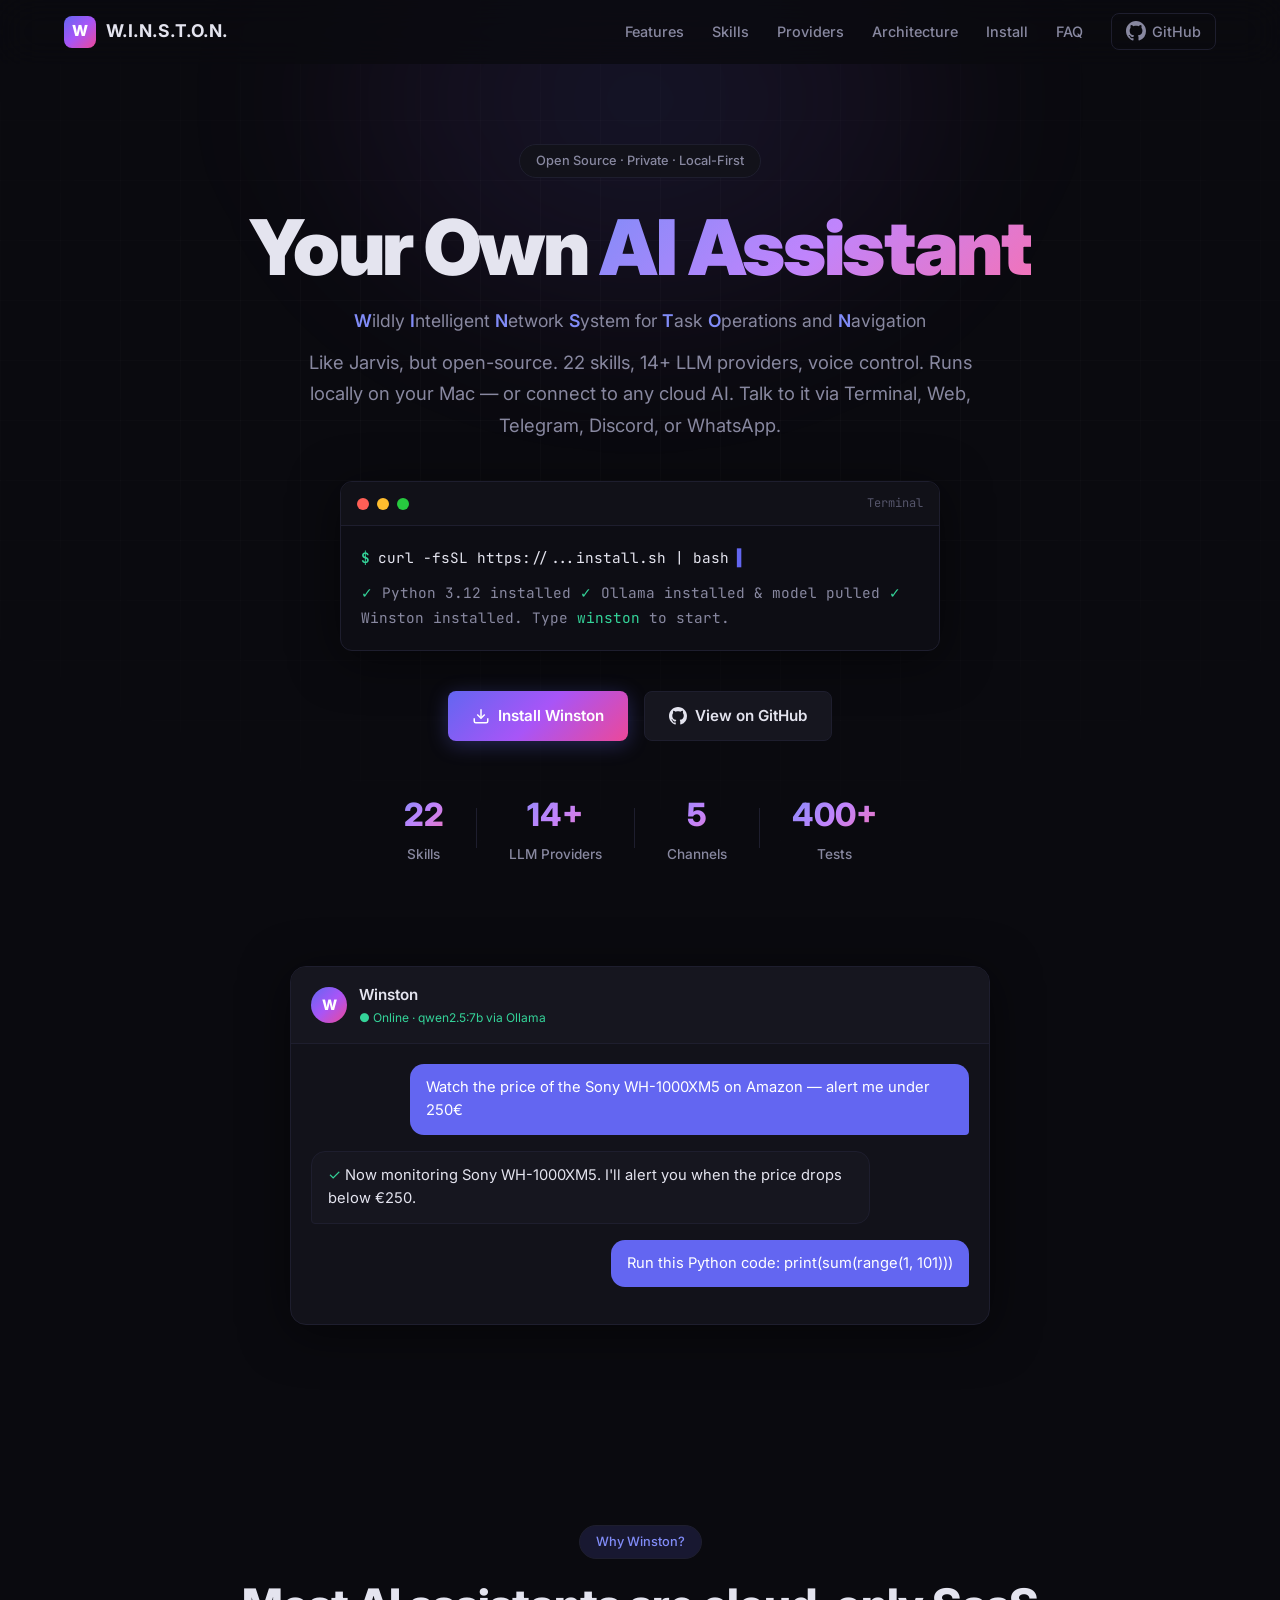
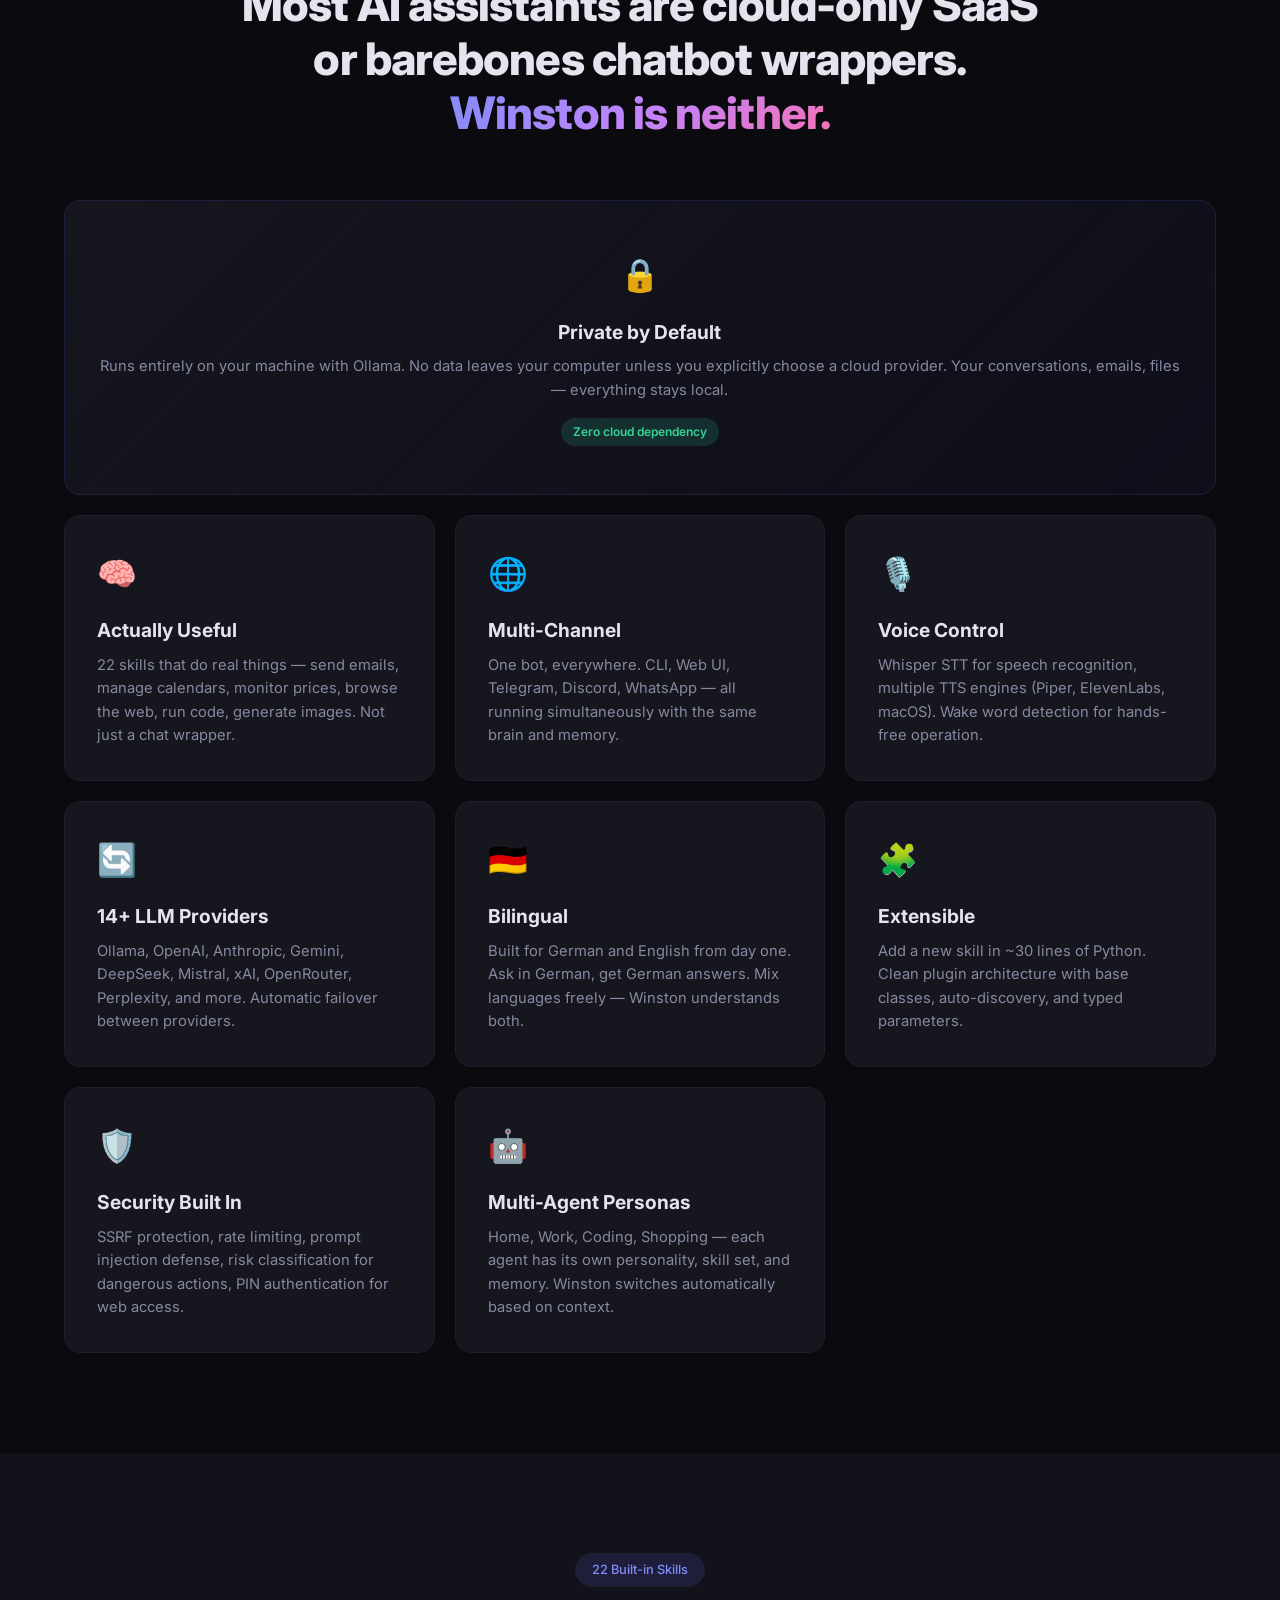
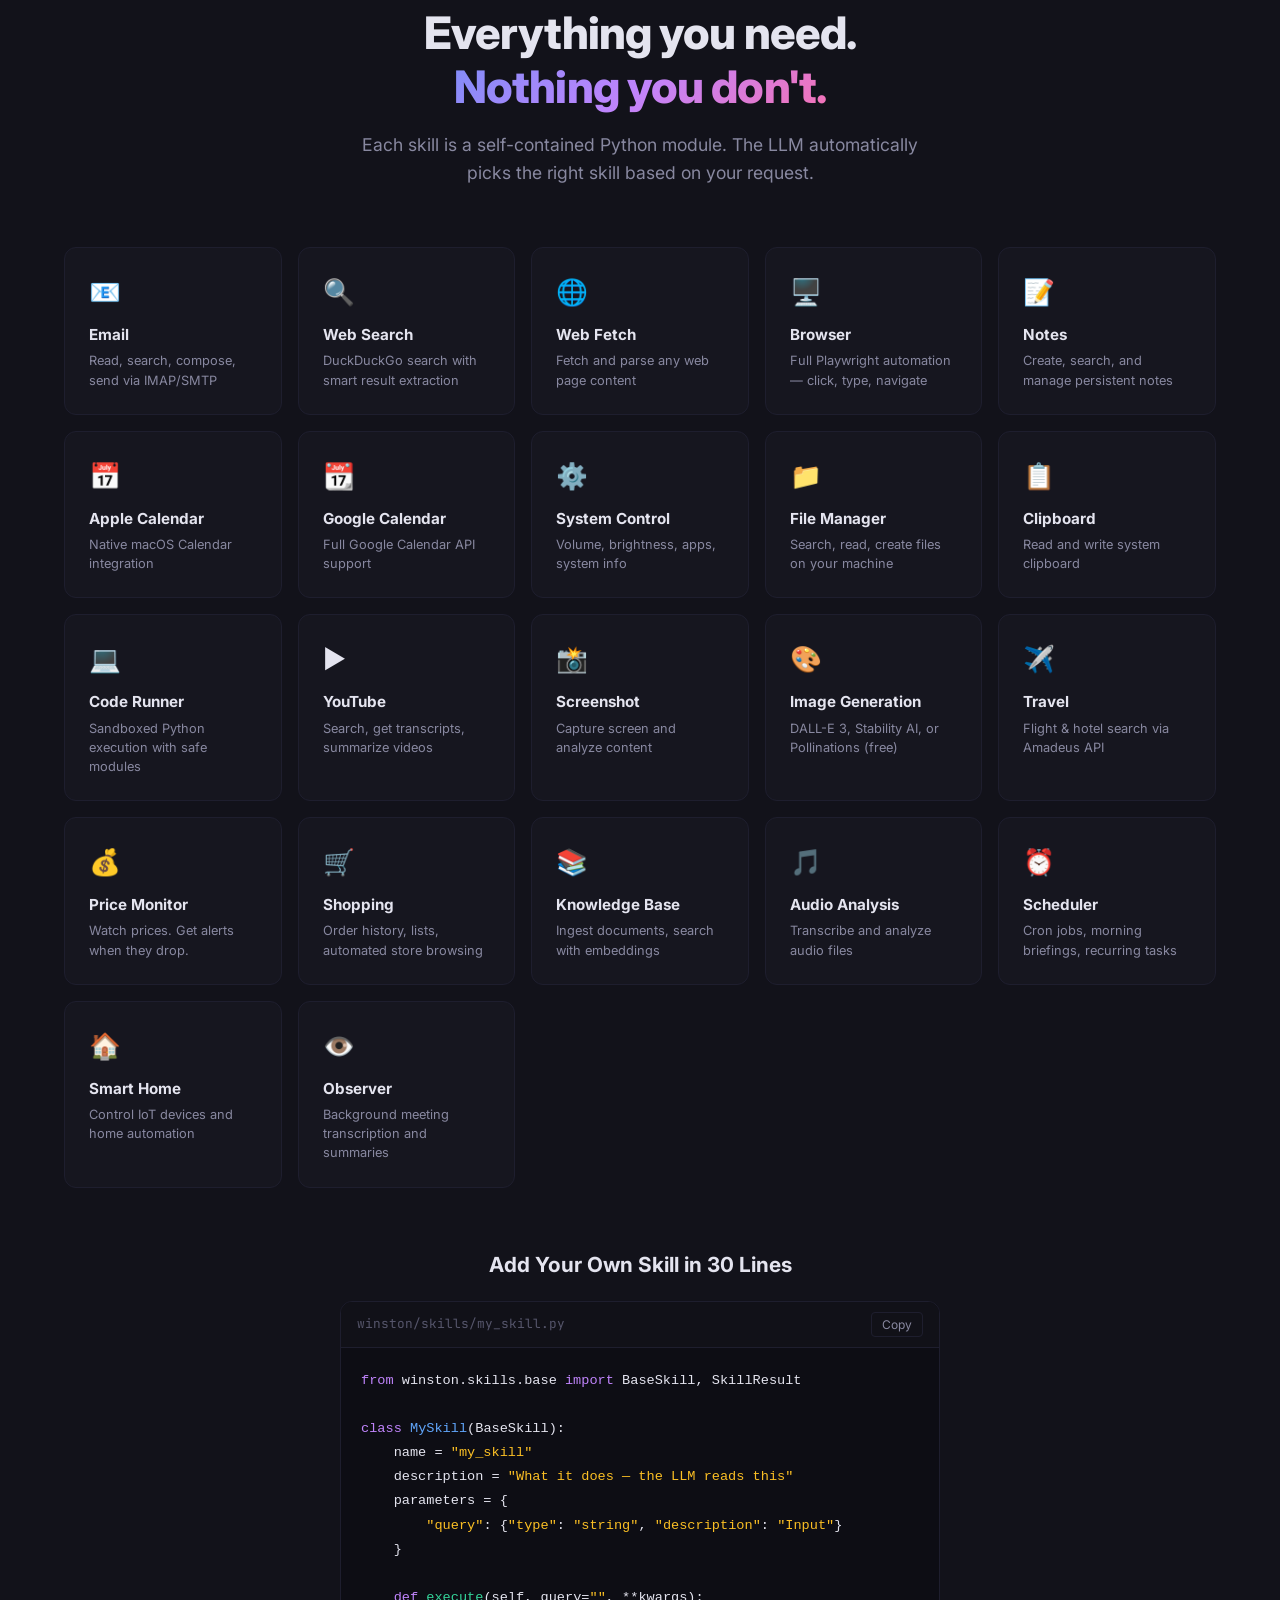
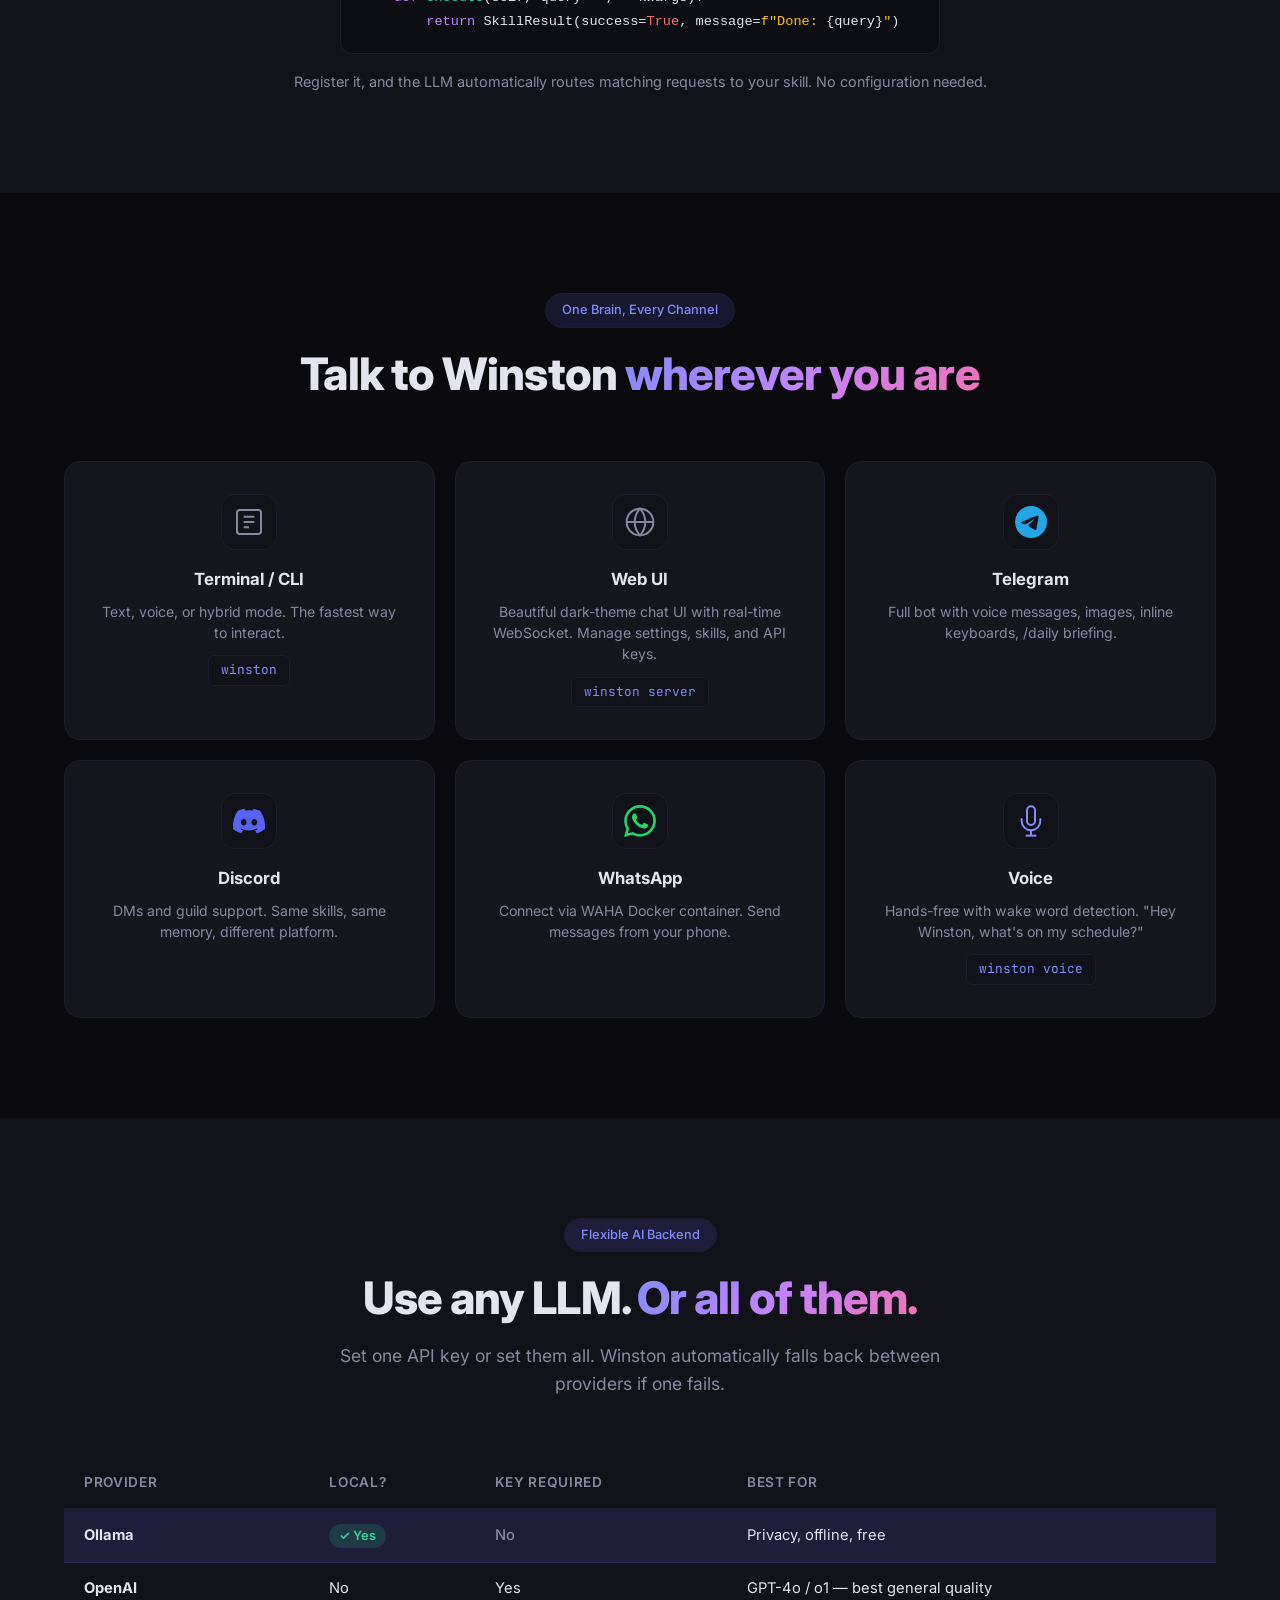
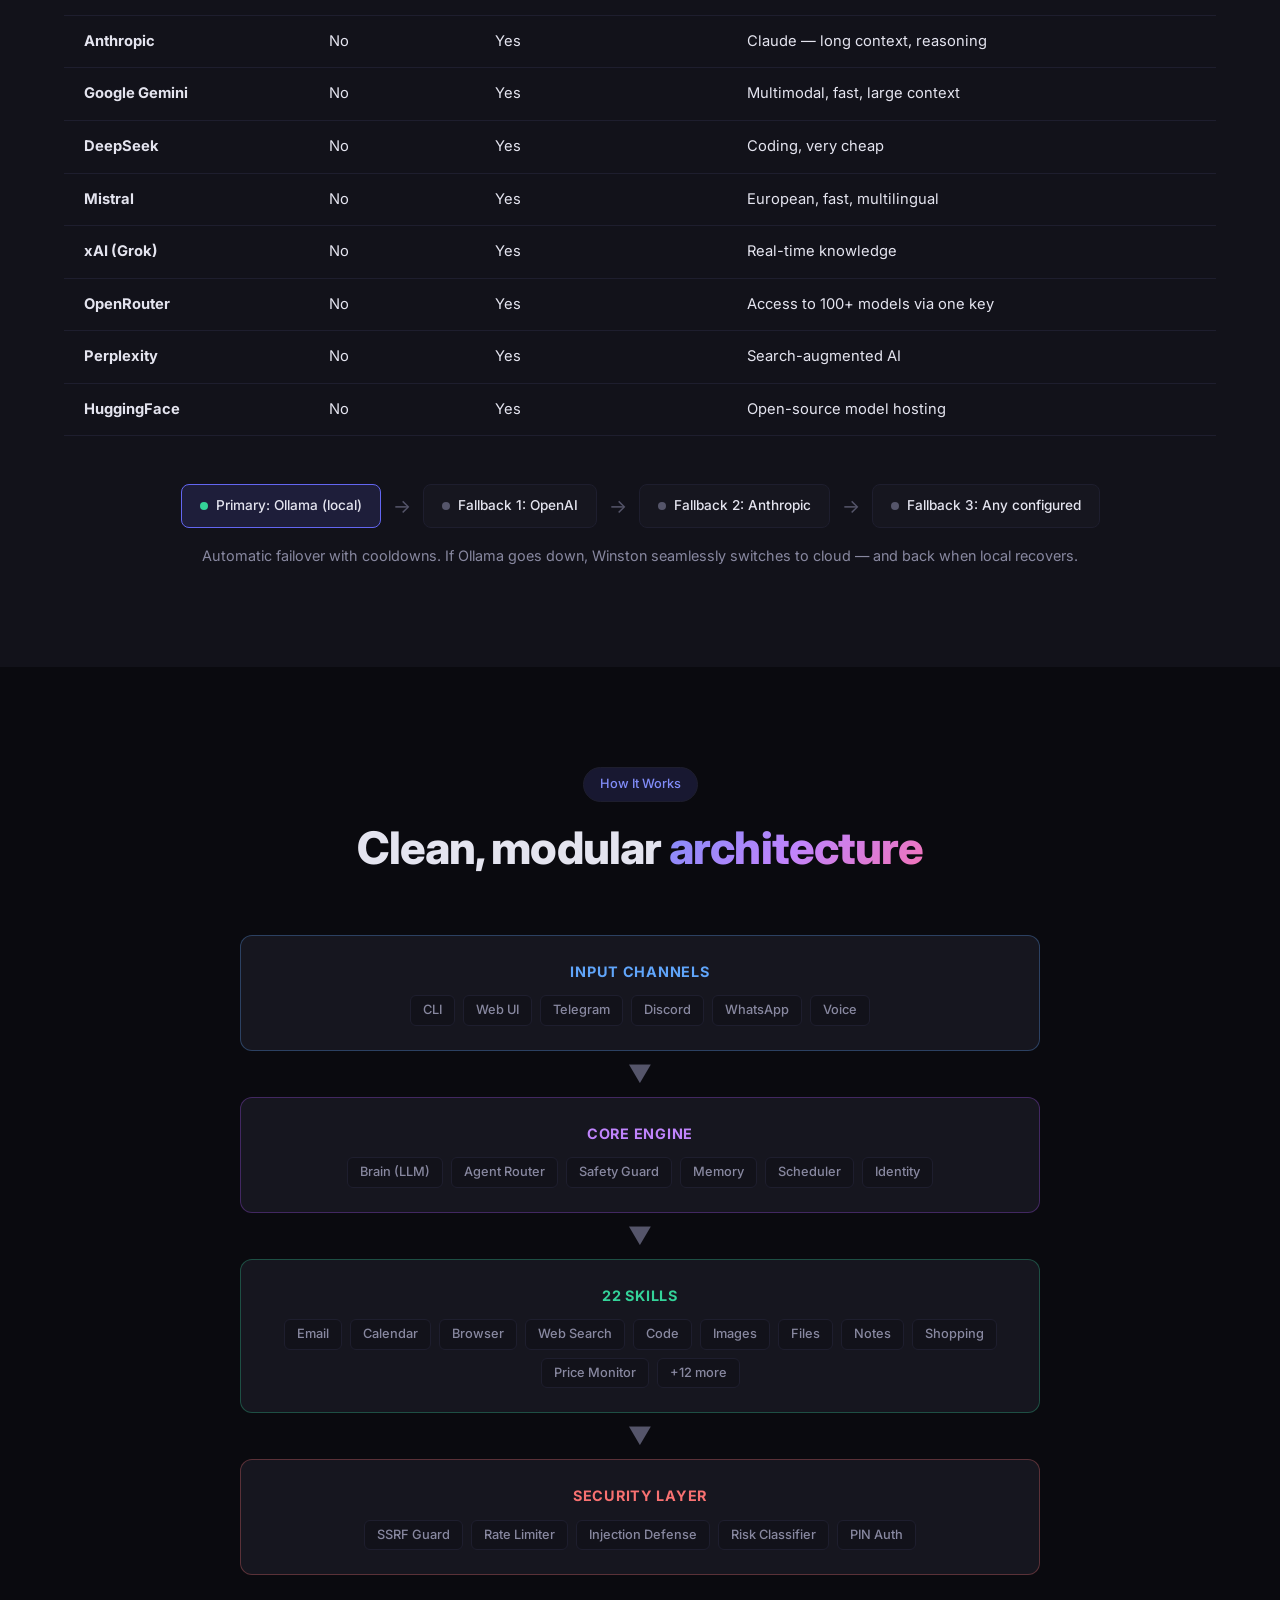
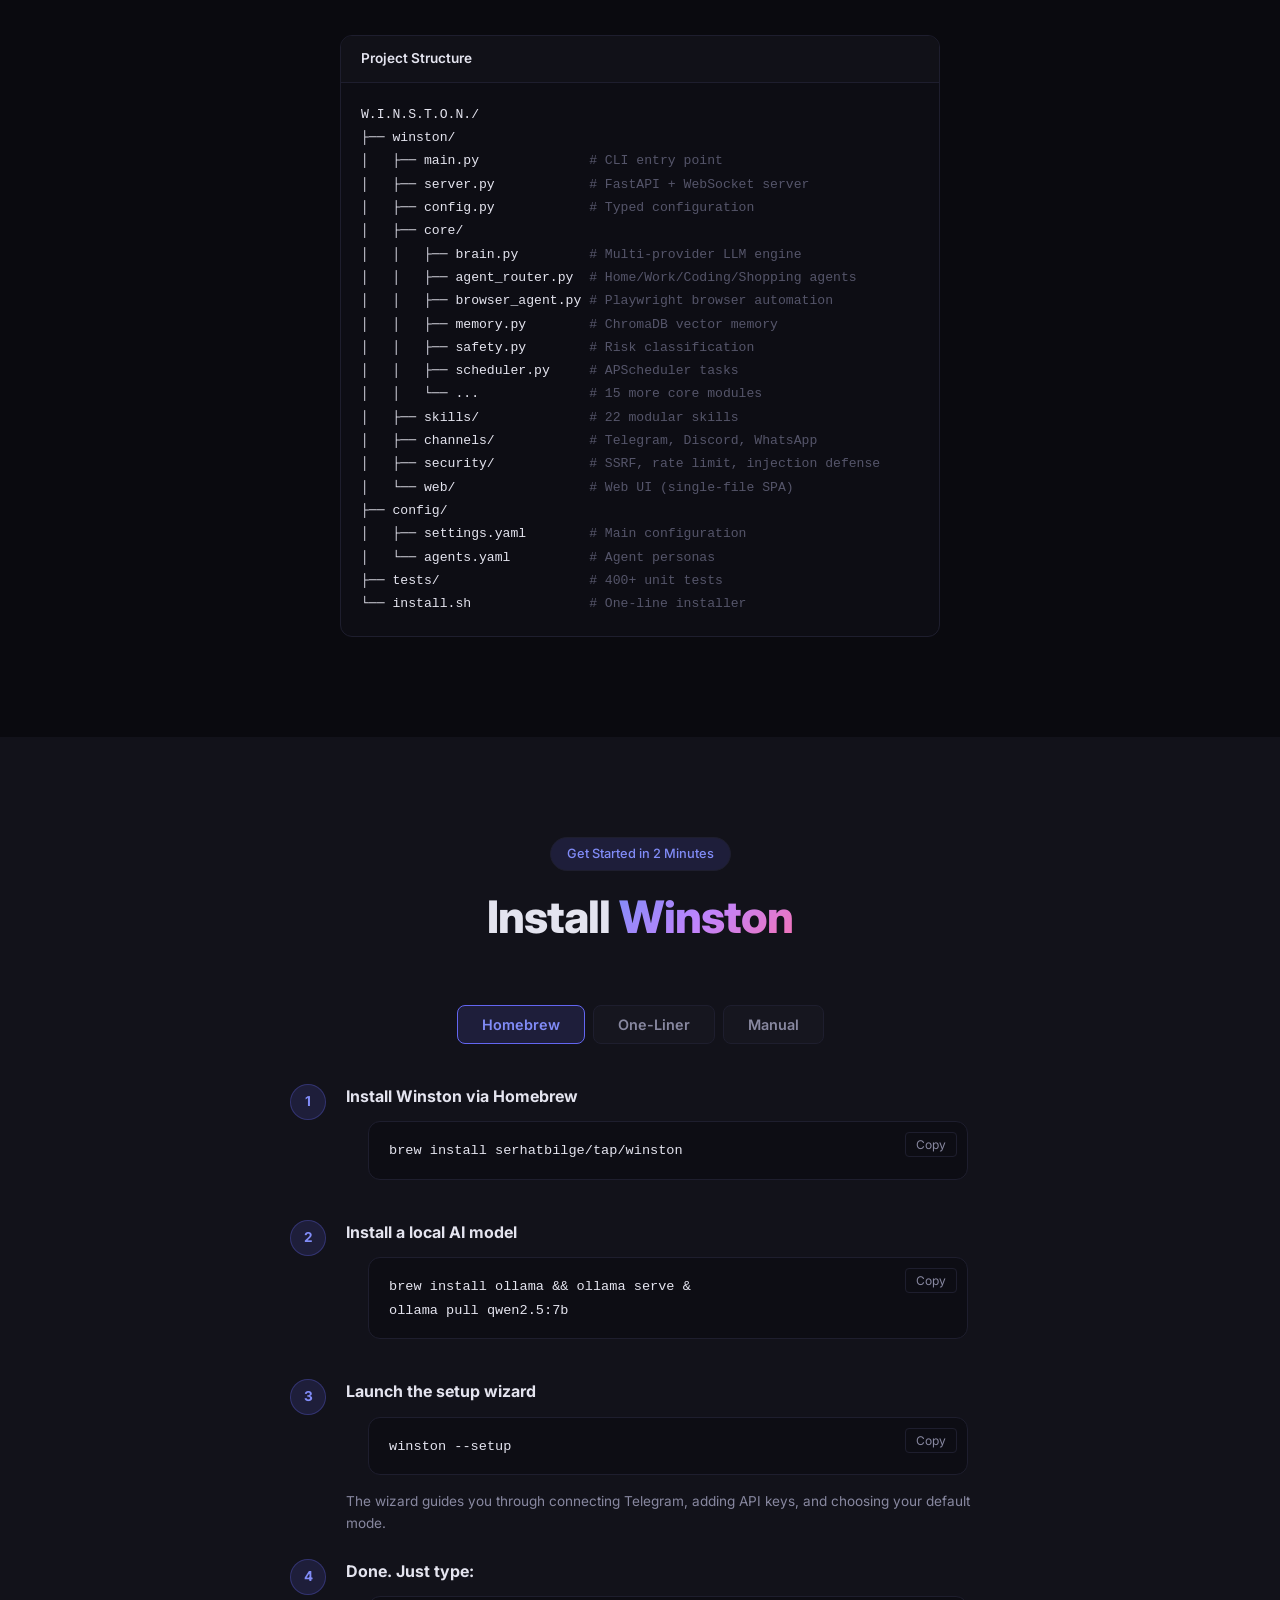
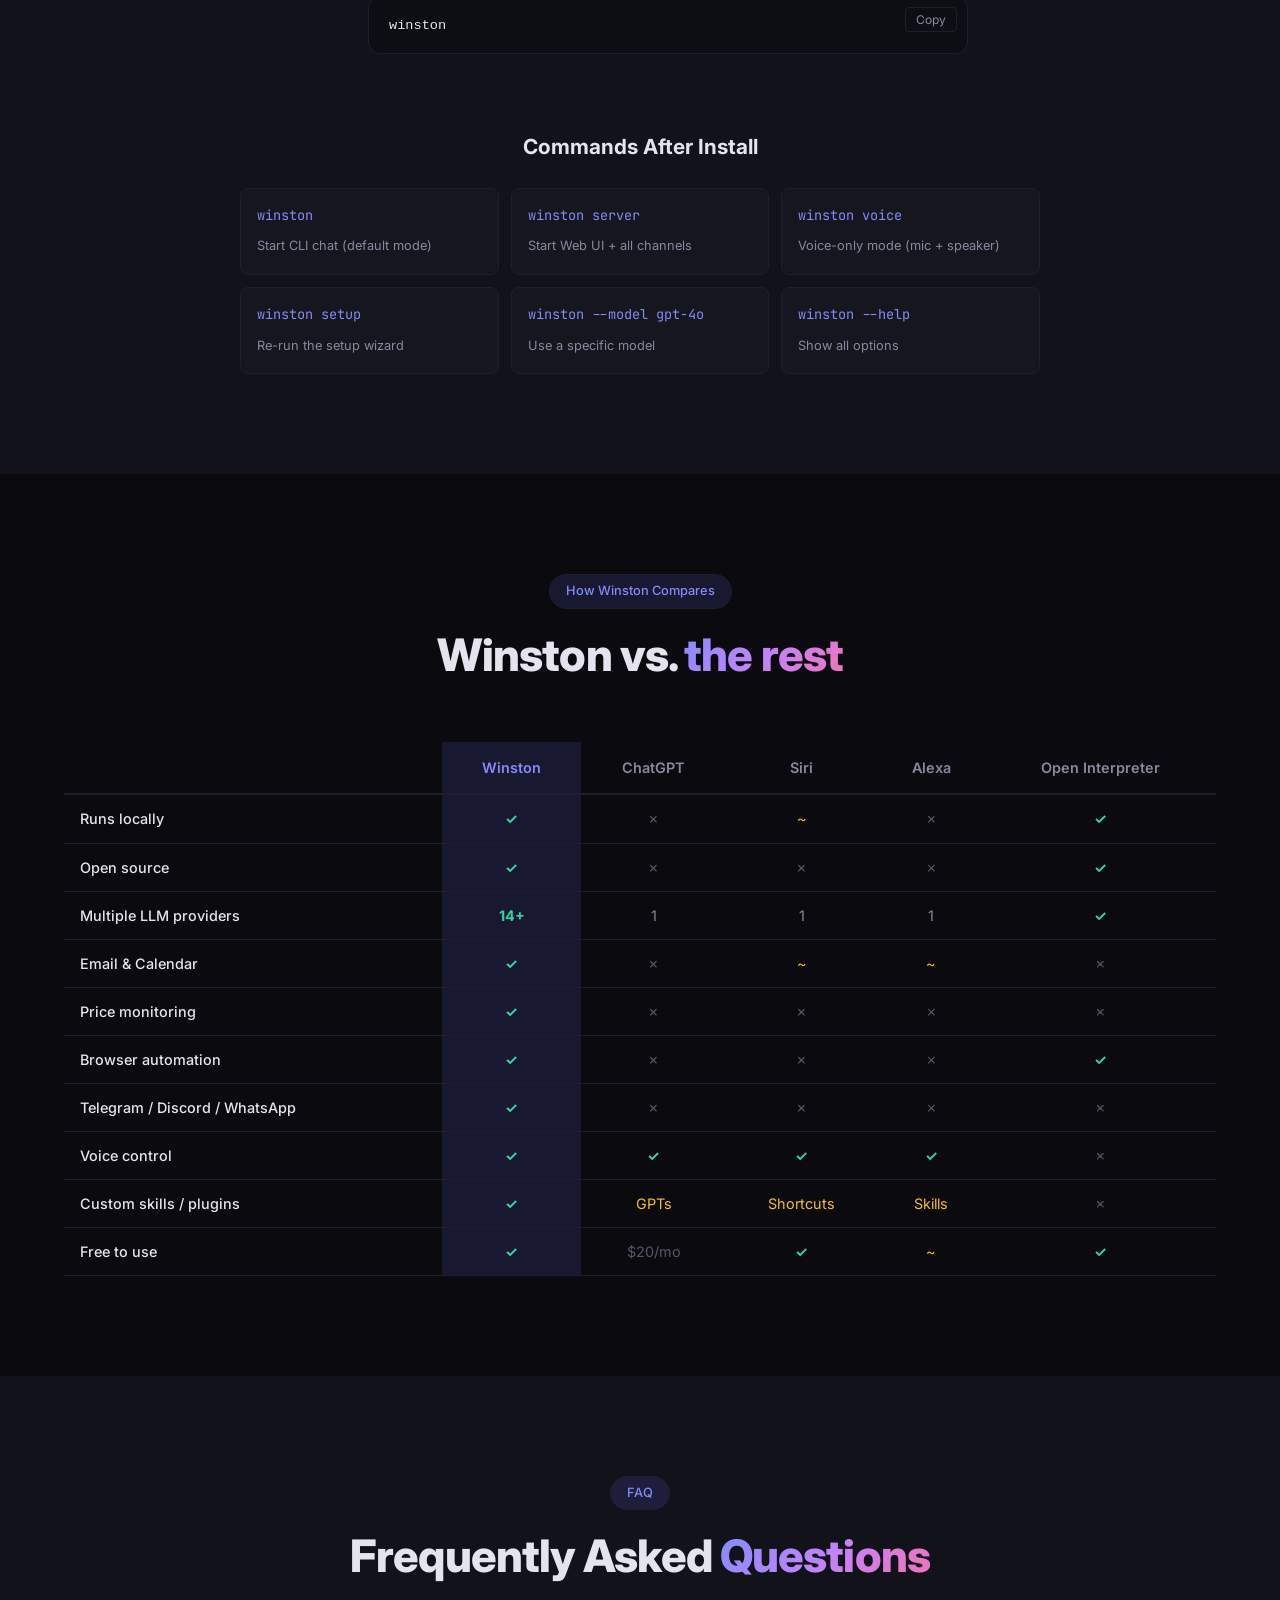
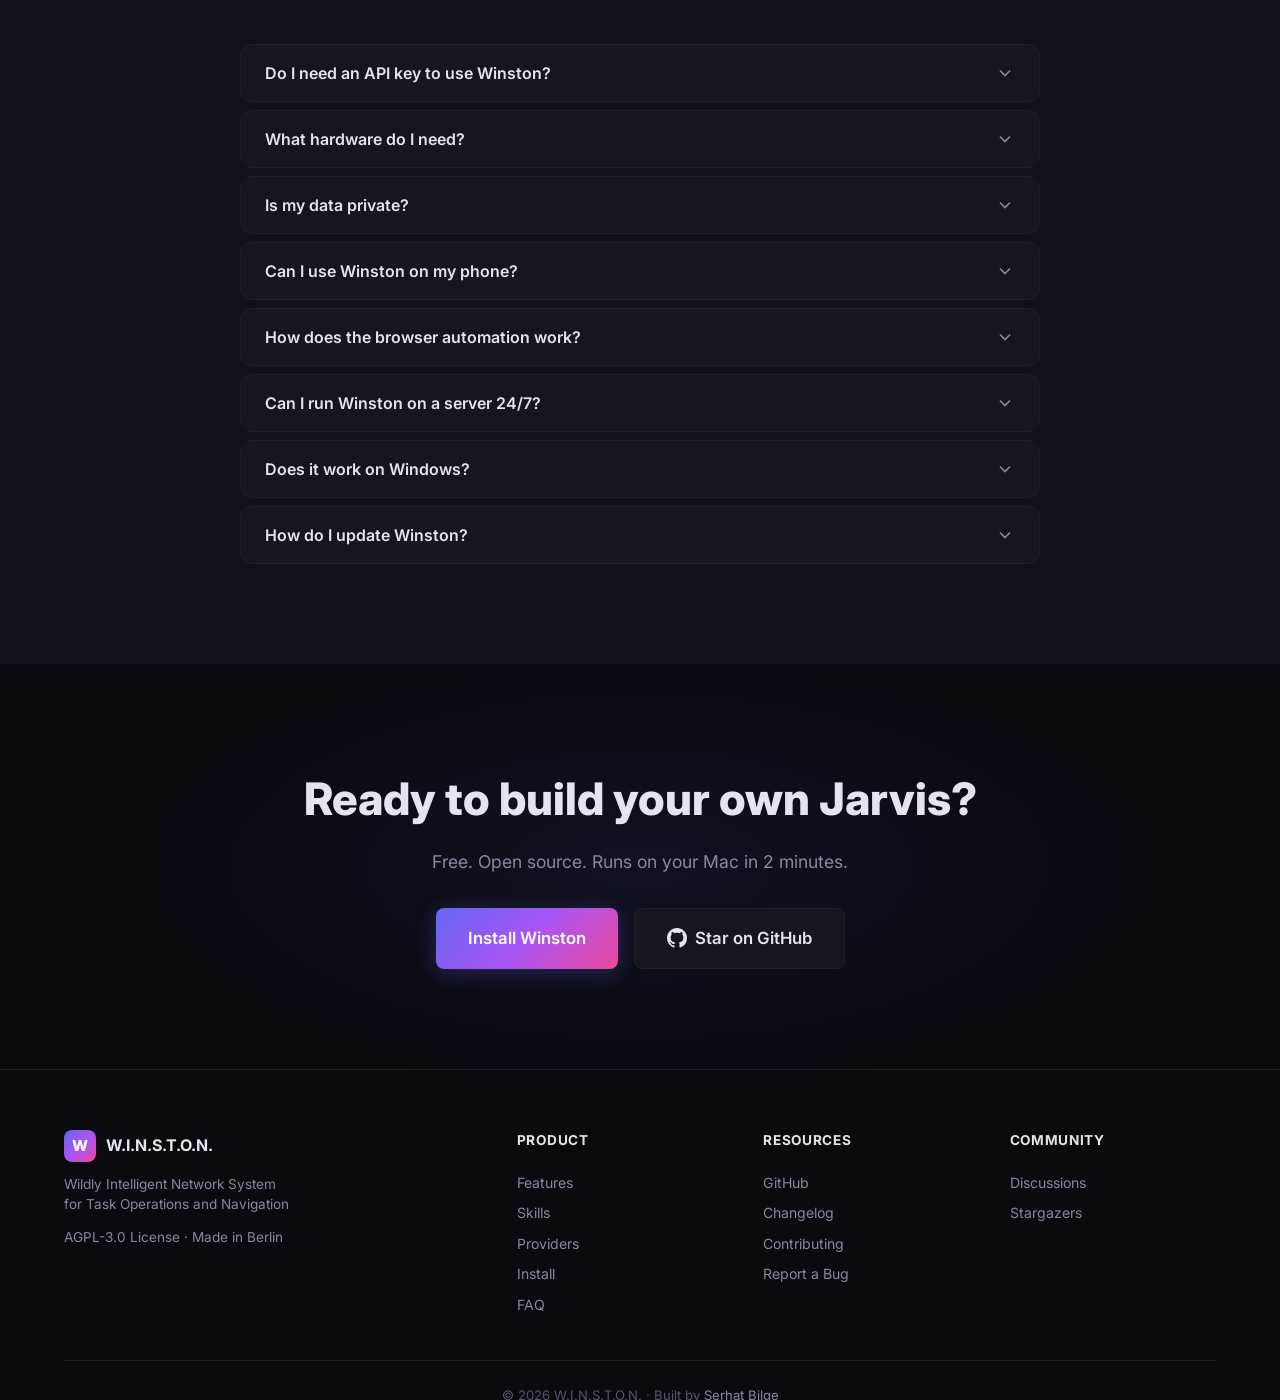
==== commit f872c11f: "v1.1: Landing page, Web UI, install wizard, Homebrew tap, browser automation" ====
--- a/website/index.html
+++ b/website/index.html
@@ -1,1471 +1,1029 @@
 <!DOCTYPE html>
 <html lang="en">
 <head>
-<meta charset="UTF-8">
-<meta name="viewport" content="width=device-width, initial-scale=1.0">
-<title>W.I.N.S.T.O.N. — Your Private AI Assistant</title>
-<style>
-/* ─── Reset & Base ─────────────────────────────────── */
-*, *::before, *::after { margin: 0; padding: 0; box-sizing: border-box; }
-
-:root {
-  --bg-primary: #060a13;
-  --bg-secondary: #0c1220;
-  --bg-card: #0f1729;
-  --bg-card-hover: #141e33;
-  --arc-blue: #3b9eff;
-  --arc-glow: #1a7ae6;
-  --arc-cyan: #00d4ff;
-  --arc-dim: #1a3a5c;
-  --text-primary: #e8edf5;
-  --text-secondary: #8899b3;
-  --text-muted: #566a88;
-  --border: #1a2740;
-  --border-glow: rgba(59, 158, 255, 0.3);
-  --gradient-arc: linear-gradient(135deg, #3b9eff, #00d4ff);
-  --font: 'SF Pro Text', -apple-system, BlinkMacSystemFont, 'Inter', 'Segoe UI', sans-serif;
-  --font-mono: 'SF Mono', 'Fira Code', 'Cascadia Code', monospace;
-}
-
-html { scroll-behavior: smooth; }
-
-body {
-  font-family: var(--font);
-  background: var(--bg-primary);
-  color: var(--text-primary);
-  line-height: 1.6;
-  overflow-x: hidden;
-}
-
-a { color: var(--arc-blue); text-decoration: none; transition: color 0.2s; }
-a:hover { color: var(--arc-cyan); }
-
-/* ─── Navigation ───────────────────────────────────── */
-nav {
-  position: fixed;
-  top: 0;
-  left: 0;
-  right: 0;
-  z-index: 100;
-  background: rgba(6, 10, 19, 0.85);
-  backdrop-filter: blur(20px);
-  -webkit-backdrop-filter: blur(20px);
-  border-bottom: 1px solid var(--border);
-  padding: 0 2rem;
-  transition: box-shadow 0.3s;
-}
-
-nav.scrolled { box-shadow: 0 2px 30px rgba(59, 158, 255, 0.1); }
-
-.nav-inner {
-  max-width: 1200px;
-  margin: 0 auto;
-  display: flex;
-  align-items: center;
-  justify-content: space-between;
-  height: 64px;
-}
-
-.nav-logo {
-  font-size: 1.1rem;
-  font-weight: 700;
-  letter-spacing: 2px;
-  background: var(--gradient-arc);
-  -webkit-background-clip: text;
-  -webkit-text-fill-color: transparent;
-  background-clip: text;
-}
-
-.nav-links { display: flex; gap: 1.5rem; list-style: none; }
-
-.nav-links a {
-  color: var(--text-secondary);
-  font-size: 0.85rem;
-  font-weight: 500;
-  letter-spacing: 0.5px;
-  transition: color 0.2s;
-}
-.nav-links a:hover { color: var(--arc-blue); }
-
-.nav-toggle { display: none; background: none; border: none; color: var(--text-primary); font-size: 1.5rem; cursor: pointer; }
-
-/* ─── Hero ─────────────────────────────────────────── */
-.hero {
-  min-height: 100vh;
-  display: flex;
-  flex-direction: column;
-  align-items: center;
-  justify-content: center;
-  text-align: center;
-  padding: 6rem 2rem 4rem;
-  position: relative;
-  overflow: hidden;
-}
-
-.hero::before {
-  content: '';
-  position: absolute;
-  width: 600px;
-  height: 600px;
-  border-radius: 50%;
-  background: radial-gradient(circle, rgba(59, 158, 255, 0.08) 0%, transparent 70%);
-  top: 50%;
-  left: 50%;
-  transform: translate(-50%, -50%);
-  pointer-events: none;
-}
-
-/* Arc Reactor */
-.arc-reactor {
-  width: 160px;
-  height: 160px;
-  position: relative;
-  margin-bottom: 2.5rem;
-}
-
-.arc-reactor .core {
-  position: absolute;
-  top: 50%;
-  left: 50%;
-  width: 30px;
-  height: 30px;
-  background: radial-gradient(circle, #fff, var(--arc-cyan));
-  border-radius: 50%;
-  transform: translate(-50%, -50%);
-  box-shadow: 0 0 30px var(--arc-cyan), 0 0 60px var(--arc-blue), 0 0 100px rgba(59, 158, 255, 0.3);
-  animation: pulse-core 2s ease-in-out infinite;
-}
-
-.arc-reactor .ring {
-  position: absolute;
-  top: 50%;
-  left: 50%;
-  border: 2px solid var(--arc-blue);
-  border-radius: 50%;
-  transform: translate(-50%, -50%);
-  opacity: 0.6;
-}
-
-.arc-reactor .ring-1 { width: 60px; height: 60px; animation: spin-ring 8s linear infinite; border-style: dashed; }
-.arc-reactor .ring-2 { width: 90px; height: 90px; animation: spin-ring 12s linear infinite reverse; opacity: 0.4; }
-.arc-reactor .ring-3 { width: 120px; height: 120px; animation: spin-ring 16s linear infinite; opacity: 0.25; border-style: dotted; }
-.arc-reactor .ring-4 { width: 150px; height: 150px; opacity: 0.15; }
-
-@keyframes pulse-core {
-  0%, 100% { box-shadow: 0 0 30px var(--arc-cyan), 0 0 60px var(--arc-blue), 0 0 100px rgba(59, 158, 255, 0.3); }
-  50% { box-shadow: 0 0 40px var(--arc-cyan), 0 0 80px var(--arc-blue), 0 0 140px rgba(59, 158, 255, 0.5); }
-}
-
-@keyframes spin-ring {
-  from { transform: translate(-50%, -50%) rotate(0deg); }
-  to { transform: translate(-50%, -50%) rotate(360deg); }
-}
-
-.hero h1 {
-  font-size: 3.5rem;
-  font-weight: 800;
-  letter-spacing: 6px;
-  margin-bottom: 0.75rem;
-  background: var(--gradient-arc);
-  -webkit-background-clip: text;
-  -webkit-text-fill-color: transparent;
-  background-clip: text;
-}
-
-.hero .subtitle {
-  font-size: 1rem;
-  letter-spacing: 4px;
-  color: var(--text-muted);
-  text-transform: uppercase;
-  margin-bottom: 0.5rem;
-}
-
-.hero .tagline {
-  font-size: 1.3rem;
-  color: var(--text-secondary);
-  margin-bottom: 2.5rem;
-  max-width: 600px;
-}
-
-/* ─── Terminal Window ──────────────────────────────── */
-.terminal {
-  background: #0d1117;
-  border: 1px solid rgba(59, 158, 255, 0.15);
-  border-radius: 14px;
-  overflow: hidden;
-  max-width: 720px;
-  width: 100%;
-  box-shadow: 0 8px 40px rgba(0, 0, 0, 0.5), 0 0 60px rgba(59, 158, 255, 0.05);
-}
-
-.terminal-header {
-  display: flex;
-  align-items: center;
-  padding: 0.75rem 1rem;
-  background: #161b22;
-  border-bottom: 1px solid rgba(59, 158, 255, 0.1);
-  gap: 0;
-}
-
-.terminal-dots {
-  display: flex;
-  gap: 6px;
-  margin-right: 1.25rem;
-  flex-shrink: 0;
-}
-
-.terminal-dots span {
-  width: 12px;
-  height: 12px;
-  border-radius: 50%;
-}
-.terminal-dots .dot-red { background: #ff5f57; }
-.terminal-dots .dot-yellow { background: #febc2e; }
-.terminal-dots .dot-green { background: #28c840; }
-
-.terminal-tabs {
-  display: flex;
-  gap: 0;
-  flex: 1;
-  overflow-x: auto;
-}
-
-.terminal-tab {
-  background: none;
-  border: none;
-  color: var(--text-muted);
-  font-family: var(--font-mono);
-  font-size: 0.8rem;
-  padding: 0.4rem 1rem;
-  cursor: pointer;
-  border-radius: 6px;
-  transition: color 0.2s, background 0.2s;
-  white-space: nowrap;
-}
-.terminal-tab:hover { color: var(--text-secondary); background: rgba(255,255,255,0.04); }
-.terminal-tab.active {
-  color: var(--text-primary);
-  background: rgba(59, 158, 255, 0.12);
-  border: 1px solid rgba(59, 158, 255, 0.25);
-}
-
-.terminal-badge {
-  font-size: 0.6rem;
-  font-weight: 700;
-  padding: 0.1rem 0.45rem;
-  border-radius: 4px;
-  margin-left: 0.4rem;
-  vertical-align: middle;
-  letter-spacing: 0.5px;
-}
-.terminal-badge-blue { background: rgba(59, 158, 255, 0.2); color: var(--arc-blue); border: 1px solid rgba(59, 158, 255, 0.3); }
-
-.terminal-body {
-  padding: 1.25rem 1.5rem;
-  font-family: var(--font-mono);
-  font-size: 0.88rem;
-  line-height: 2;
-}
-
-.terminal-pane { display: none; }
-.terminal-pane.active { display: block; }
-
-.term-line {
-  display: flex;
-  align-items: center;
-  justify-content: space-between;
-}
-
-.term-comment {
-  color: #484f58;
-  font-style: italic;
-}
-
-.term-prompt {
-  color: #3bff82;
-  margin-right: 0.5rem;
-  user-select: none;
-}
-
-.term-cmd { color: var(--text-primary); }
-
-.term-copy-btn {
-  background: none;
-  border: 1px solid rgba(255,255,255,0.08);
-  color: #484f58;
-  width: 32px;
-  height: 32px;
-  border-radius: 6px;
-  cursor: pointer;
-  display: flex;
-  align-items: center;
-  justify-content: center;
-  transition: color 0.2s, border-color 0.2s, background 0.2s;
-  flex-shrink: 0;
-  margin-left: 1rem;
-}
-.term-copy-btn:hover { color: var(--text-secondary); border-color: rgba(255,255,255,0.15); background: rgba(255,255,255,0.04); }
-.term-copy-btn.copied { color: #3bff82; border-color: rgba(59, 255, 130, 0.3); }
-
-.term-copy-btn svg { width: 16px; height: 16px; }
-
-.terminal-footer {
-  text-align: center;
-  padding: 0.75rem 1rem;
-  color: var(--text-muted);
-  font-size: 0.8rem;
-  border-top: 1px solid rgba(59, 158, 255, 0.06);
-}
-
-.hero .terminal { margin-bottom: 1.5rem; }
-
-.hero-links { display: flex; gap: 1.5rem; }
-.hero-links a {
-  color: var(--text-secondary);
-  font-size: 0.85rem;
-  display: flex;
-  align-items: center;
-  gap: 0.4rem;
-}
-.hero-links a:hover { color: var(--arc-blue); }
-
-.scroll-hint {
-  position: absolute;
-  bottom: 2rem;
-  left: 50%;
-  transform: translateX(-50%);
-  animation: bounce 2s ease-in-out infinite;
-  color: var(--text-muted);
-  font-size: 1.5rem;
-}
-@keyframes bounce {
-  0%, 100% { transform: translateX(-50%) translateY(0); }
-  50% { transform: translateX(-50%) translateY(8px); }
-}
-
-/* ─── Sections ─────────────────────────────────────── */
-section { padding: 6rem 2rem; }
-
-.section-inner {
-  max-width: 1100px;
-  margin: 0 auto;
-}
-
-.section-header {
-  text-align: center;
-  margin-bottom: 3.5rem;
-}
-
-.section-header h2 {
-  font-size: 2.2rem;
-  font-weight: 700;
-  margin-bottom: 0.75rem;
-  letter-spacing: 1px;
-}
-
-.section-header .accent {
-  background: var(--gradient-arc);
-  -webkit-background-clip: text;
-  -webkit-text-fill-color: transparent;
-  background-clip: text;
-}
-
-.section-header p {
-  color: var(--text-secondary);
-  font-size: 1.05rem;
-  max-width: 600px;
-  margin: 0 auto;
-}
-
-.divider {
-  width: 60px;
-  height: 2px;
-  background: var(--gradient-arc);
-  margin: 1rem auto 0;
-  border-radius: 2px;
-}
-
-/* ─── Feature Grid ─────────────────────────────────── */
-#features { background: var(--bg-secondary); }
-
-.feature-grid {
-  display: grid;
-  grid-template-columns: repeat(auto-fit, minmax(280px, 1fr));
-  gap: 1.5rem;
-}
-
-.feature-card {
-  background: var(--bg-card);
-  border: 1px solid var(--border);
-  border-radius: 14px;
-  padding: 2rem;
-  transition: transform 0.2s, border-color 0.3s, box-shadow 0.3s;
-}
-
-.feature-card:hover {
-  transform: translateY(-4px);
-  border-color: var(--border-glow);
-  box-shadow: 0 8px 32px rgba(59, 158, 255, 0.1);
-}
-
-.feature-icon {
-  font-size: 2rem;
-  margin-bottom: 1rem;
-  display: inline-block;
-}
-
-.feature-card h3 {
-  font-size: 1.1rem;
-  font-weight: 600;
-  margin-bottom: 0.5rem;
-}
-
-.feature-card p {
-  color: var(--text-secondary);
-  font-size: 0.9rem;
-  line-height: 1.6;
-}
-
-/* ─── Skills ───────────────────────────────────────── */
-.skills-category { margin-bottom: 2.5rem; }
-
-.skills-category h3 {
-  font-size: 0.85rem;
-  letter-spacing: 2px;
-  text-transform: uppercase;
-  color: var(--arc-blue);
-  margin-bottom: 1rem;
-  padding-bottom: 0.5rem;
-  border-bottom: 1px solid var(--border);
-}
-
-.skills-grid {
-  display: grid;
-  grid-template-columns: repeat(auto-fill, minmax(240px, 1fr));
-  gap: 1rem;
-}
-
-.skill-card {
-  background: var(--bg-card);
-  border: 1px solid var(--border);
-  border-radius: 10px;
-  padding: 1.25rem;
-  transition: border-color 0.2s, box-shadow 0.2s;
-}
-
-.skill-card:hover {
-  border-color: var(--border-glow);
-  box-shadow: 0 4px 20px rgba(59, 158, 255, 0.08);
-}
-
-.skill-card .skill-icon { font-size: 1.5rem; margin-bottom: 0.5rem; }
-.skill-card h4 { font-size: 0.95rem; font-weight: 600; margin-bottom: 0.35rem; }
-.skill-card p { color: var(--text-secondary); font-size: 0.8rem; line-height: 1.5; }
-
-.skill-tag {
-  display: inline-block;
-  font-size: 0.65rem;
-  padding: 0.15rem 0.5rem;
-  border-radius: 4px;
-  background: rgba(59, 158, 255, 0.1);
-  color: var(--arc-blue);
-  margin-top: 0.5rem;
-  font-family: var(--font-mono);
-}
-
-/* ─── Channels ─────────────────────────────────────── */
-#channels { background: var(--bg-secondary); }
-
-.channel-grid {
-  display: grid;
-  grid-template-columns: repeat(auto-fit, minmax(300px, 1fr));
-  gap: 1.5rem;
-}
-
-.channel-card {
-  background: var(--bg-card);
-  border: 1px solid var(--border);
-  border-radius: 14px;
-  padding: 2rem;
-  transition: transform 0.2s, border-color 0.3s;
-}
-
-.channel-card:hover {
-  transform: translateY(-3px);
-  border-color: var(--border-glow);
-}
-
-.channel-card .ch-header {
-  display: flex;
-  align-items: center;
-  gap: 0.75rem;
-  margin-bottom: 1rem;
-}
-
-.channel-card .ch-icon { font-size: 2rem; }
-
-.channel-card h3 { font-size: 1.15rem; font-weight: 600; }
-
-.channel-card ul {
-  list-style: none;
-  margin-top: 0.75rem;
-}
-
-.channel-card li {
-  color: var(--text-secondary);
-  font-size: 0.85rem;
-  padding: 0.3rem 0;
-  padding-left: 1.25rem;
-  position: relative;
-}
-
-.channel-card li::before {
-  content: '';
-  position: absolute;
-  left: 0;
-  top: 50%;
-  width: 6px;
-  height: 6px;
-  background: var(--arc-blue);
-  border-radius: 50%;
-  transform: translateY(-50%);
-}
-
-/* ─── Voice & Vision ───────────────────────────────── */
-.vv-grid {
-  display: grid;
-  grid-template-columns: repeat(auto-fit, minmax(280px, 1fr));
-  gap: 1.5rem;
-}
-
-.vv-card {
-  background: var(--bg-card);
-  border: 1px solid var(--border);
-  border-radius: 14px;
-  padding: 2rem;
-}
-
-.vv-card h3 {
-  font-size: 1.1rem;
-  font-weight: 600;
-  margin-bottom: 0.5rem;
-  display: flex;
-  align-items: center;
-  gap: 0.5rem;
-}
-
-.vv-card p { color: var(--text-secondary); font-size: 0.9rem; margin-bottom: 0.75rem; }
-
-.vv-card .engine-list {
-  list-style: none;
-  margin-top: 0.5rem;
-}
-
-.vv-card .engine-list li {
-  font-size: 0.85rem;
-  color: var(--text-secondary);
-  padding: 0.4rem 0;
-  border-bottom: 1px solid rgba(26, 39, 64, 0.5);
-  display: flex;
-  justify-content: space-between;
-}
-
-.vv-card .engine-list li:last-child { border-bottom: none; }
-
-.badge {
-  font-size: 0.65rem;
-  padding: 0.15rem 0.5rem;
-  border-radius: 4px;
-  font-weight: 600;
-  letter-spacing: 0.5px;
-}
-.badge-cloud { background: rgba(255, 152, 59, 0.15); color: #ff983b; }
-.badge-local { background: rgba(59, 255, 130, 0.15); color: #3bff82; }
-.badge-builtin { background: rgba(150, 150, 150, 0.15); color: #aaa; }
-
-/* ─── Privacy ──────────────────────────────────────── */
-#privacy { background: var(--bg-secondary); }
-
-.privacy-grid {
-  display: grid;
-  grid-template-columns: repeat(auto-fit, minmax(300px, 1fr));
-  gap: 1.5rem;
-}
-
-.privacy-card {
-  background: var(--bg-card);
-  border: 1px solid var(--border);
-  border-radius: 14px;
-  padding: 2rem;
-}
-
-.privacy-card h3 {
-  font-size: 1.1rem;
-  font-weight: 600;
-  margin-bottom: 0.75rem;
-  display: flex;
-  align-items: center;
-  gap: 0.5rem;
-}
-
-.privacy-card p { color: var(--text-secondary); font-size: 0.9rem; }
-
-.privacy-card ul {
-  list-style: none;
-  margin-top: 0.5rem;
-}
-
-.privacy-card li {
-  color: var(--text-secondary);
-  font-size: 0.85rem;
-  padding: 0.3rem 0;
-  padding-left: 1.25rem;
-  position: relative;
-}
-
-.privacy-card li::before {
-  content: '';
-  position: absolute;
-  left: 0;
-  top: 50%;
-  width: 6px;
-  height: 6px;
-  background: #3bff82;
-  border-radius: 50%;
-  transform: translateY(-50%);
-}
-
-/* ─── Installation ─────────────────────────────────── */
-.install-section { max-width: 800px; margin: 0 auto; }
-
-.install-step {
-  background: var(--bg-card);
-  border: 1px solid var(--border);
-  border-radius: 14px;
-  padding: 2rem;
-  margin-bottom: 1.5rem;
-  position: relative;
-}
-
-.install-step .step-num {
-  position: absolute;
-  top: -12px;
-  left: 24px;
-  background: var(--gradient-arc);
-  color: #fff;
-  width: 28px;
-  height: 28px;
-  border-radius: 50%;
-  display: flex;
-  align-items: center;
-  justify-content: center;
-  font-size: 0.8rem;
-  font-weight: 700;
-}
-
-.install-step h3 { font-size: 1.05rem; font-weight: 600; margin-bottom: 0.75rem; }
-.install-step p { color: var(--text-secondary); font-size: 0.9rem; margin-bottom: 0.75rem; }
-
-.code-block {
-  background: #0a0e18;
-  border: 1px solid var(--border);
-  border-radius: 8px;
-  padding: 1rem 1.25rem;
-  font-family: var(--font-mono);
-  font-size: 0.82rem;
-  color: var(--arc-cyan);
-  overflow-x: auto;
-  position: relative;
-}
-
-.code-block .copy-btn {
-  position: absolute;
-  top: 8px;
-  right: 8px;
-  background: rgba(59, 158, 255, 0.15);
-  border: 1px solid var(--border);
-  color: var(--text-secondary);
-  padding: 0.25rem 0.6rem;
-  border-radius: 4px;
-  cursor: pointer;
-  font-size: 0.7rem;
-  font-family: var(--font);
-  transition: background 0.2s, color 0.2s;
-}
-.code-block .copy-btn:hover { background: rgba(59, 158, 255, 0.3); color: var(--text-primary); }
-
-.requirements-grid {
-  display: grid;
-  grid-template-columns: repeat(auto-fit, minmax(200px, 1fr));
-  gap: 1rem;
-  margin-top: 1rem;
-}
-
-.req-item {
-  background: var(--bg-card);
-  border: 1px solid var(--border);
-  border-radius: 10px;
-  padding: 1.25rem;
-  text-align: center;
-}
-
-.req-item .req-icon { font-size: 2rem; margin-bottom: 0.5rem; }
-.req-item h4 { font-size: 0.95rem; font-weight: 600; margin-bottom: 0.25rem; }
-.req-item p { color: var(--text-secondary); font-size: 0.8rem; }
-
-/* ─── Config ───────────────────────────────────────── */
-#config { background: var(--bg-secondary); }
-
-.config-grid {
-  display: grid;
-  grid-template-columns: repeat(auto-fit, minmax(300px, 1fr));
-  gap: 1.5rem;
-}
-
-.config-card {
-  background: var(--bg-card);
-  border: 1px solid var(--border);
-  border-radius: 14px;
-  padding: 2rem;
-}
-
-.config-card h3 {
-  font-size: 1.05rem;
-  font-weight: 600;
-  margin-bottom: 0.75rem;
-  display: flex;
-  align-items: center;
-  gap: 0.5rem;
-}
-
-.config-table { width: 100%; }
-
-.config-table tr { border-bottom: 1px solid rgba(26, 39, 64, 0.5); }
-.config-table tr:last-child { border-bottom: none; }
-
-.config-table td {
-  padding: 0.45rem 0;
-  font-size: 0.82rem;
-  vertical-align: top;
-}
-
-.config-table td:first-child {
-  font-family: var(--font-mono);
-  color: var(--arc-cyan);
-  white-space: nowrap;
-  padding-right: 1rem;
-  width: 45%;
-}
-
-.config-table td:last-child { color: var(--text-secondary); }
-
-/* ─── Footer ───────────────────────────────────────── */
-footer {
-  border-top: 1px solid var(--border);
-  padding: 3rem 2rem;
-  text-align: center;
-}
-
-.footer-inner {
-  max-width: 1100px;
-  margin: 0 auto;
-}
-
-.footer-logo {
-  font-size: 1.2rem;
-  font-weight: 700;
-  letter-spacing: 3px;
-  background: var(--gradient-arc);
-  -webkit-background-clip: text;
-  -webkit-text-fill-color: transparent;
-  background-clip: text;
-  margin-bottom: 0.5rem;
-}
-
-.footer-tagline {
-  color: var(--text-muted);
-  font-size: 0.85rem;
-  margin-bottom: 1.5rem;
-}
-
-.footer-links {
-  display: flex;
-  justify-content: center;
-  gap: 2rem;
-  margin-bottom: 1.5rem;
-}
-
-.footer-links a {
-  color: var(--text-secondary);
-  font-size: 0.85rem;
-  transition: color 0.2s;
-}
-.footer-links a:hover { color: var(--arc-blue); }
-
-.footer-copy {
-  color: var(--text-muted);
-  font-size: 0.75rem;
-}
-
-/* ─── Responsive ───────────────────────────────────── */
-@media (max-width: 768px) {
-  .nav-links { display: none; flex-direction: column; position: absolute; top: 64px; left: 0; right: 0; background: var(--bg-primary); border-bottom: 1px solid var(--border); padding: 1rem 2rem; gap: 0.75rem; }
-  .nav-links.open { display: flex; }
-  .nav-toggle { display: block; }
-
-  .hero h1 { font-size: 2.2rem; letter-spacing: 3px; }
-  .hero .tagline { font-size: 1.05rem; }
-  .hero .install-block { flex-direction: column; text-align: center; }
-  .hero .install-block code { white-space: normal; word-break: break-all; font-size: 0.75rem; }
-
-  section { padding: 4rem 1.25rem; }
-  .section-header h2 { font-size: 1.7rem; }
-
-  .feature-grid,
-  .skills-grid,
-  .channel-grid,
-  .vv-grid,
-  .privacy-grid,
-  .config-grid { grid-template-columns: 1fr; }
-
-  .footer-links { flex-direction: column; gap: 0.75rem; }
-}
-
-/* ─── Animations ───────────────────────────────────── */
-.fade-in {
-  opacity: 0;
-  transform: translateY(20px);
-  transition: opacity 0.6s ease, transform 0.6s ease;
-}
-
-.fade-in.visible {
-  opacity: 1;
-  transform: translateY(0);
-}
-</style>
+  <meta charset="UTF-8">
+  <meta name="viewport" content="width=device-width, initial-scale=1.0">
+  <title>W.I.N.S.T.O.N. — Your Private AI Assistant</title>
+  <meta name="description" content="Open-source AI assistant that runs locally. 22 skills, 14+ LLM providers, voice control. Like Jarvis, but you own it.">
+  <meta name="keywords" content="AI assistant, open source, local LLM, Ollama, private AI, voice assistant, Telegram bot, home automation">
+  <meta name="author" content="Serhat Bilge">
+
+  <!-- Open Graph -->
+  <meta property="og:title" content="W.I.N.S.T.O.N. — Your Private AI Assistant">
+  <meta property="og:description" content="Open-source AI assistant with 22 skills, 14+ LLM providers, and full privacy. Runs locally on your Mac or Linux.">
+  <meta property="og:type" content="website">
+  <meta property="og:url" content="https://serhatbilge.github.io/W.I.N.S.T.O.N..S/">
+  <meta property="og:image" content="https://raw.githubusercontent.com/serhatbilge/W.I.N.S.T.O.N..S/main/website/assets/og-image.png">
+
+  <!-- Favicon -->
+  <link rel="icon" href="data:image/svg+xml,<svg xmlns='http://www.w3.org/2000/svg' viewBox='0 0 100 100'><text y='.9em' font-size='90'>🤖</text></svg>">
+
+  <!-- Fonts -->
+  <link rel="preconnect" href="https://fonts.googleapis.com">
+  <link rel="preconnect" href="https://fonts.gstatic.com" crossorigin>
+  <link href="https://fonts.googleapis.com/css2?family=Inter:wght@300;400;500;600;700;800;900&family=JetBrains+Mono:wght@400;500;600&display=swap" rel="stylesheet">
+
+  <link rel="stylesheet" href="style.css">
 </head>
 <body>
 
-<!-- ═══ Navigation ═══ -->
-<nav id="navbar">
-  <div class="nav-inner">
-    <div class="nav-logo">W.I.N.S.T.O.N.</div>
-    <button class="nav-toggle" onclick="document.querySelector('.nav-links').classList.toggle('open')">&#9776;</button>
-    <ul class="nav-links">
-      <li><a href="#features">Features</a></li>
-      <li><a href="#skills">Skills</a></li>
-      <li><a href="#channels">Channels</a></li>
-      <li><a href="#voice">Voice & Vision</a></li>
-      <li><a href="#privacy">Privacy</a></li>
-      <li><a href="#install">Install</a></li>
-      <li><a href="#config">Config</a></li>
-    </ul>
-  </div>
-</nav>
-
-<!-- ═══ Hero ═══ -->
-<section class="hero">
-  <div class="arc-reactor">
-    <div class="core"></div>
-    <div class="ring ring-1"></div>
-    <div class="ring ring-2"></div>
-    <div class="ring ring-3"></div>
-    <div class="ring ring-4"></div>
-  </div>
-  <div class="subtitle">Wildly Intelligent Network System for Task Operations & Navigation</div>
-  <h1>W.I.N.S.T.O.N.</h1>
-  <p class="tagline">Your private, open-source AI assistant that runs entirely on your Mac. No cloud required. 15+ skills. Voice control. Total privacy.</p>
-
-  <div class="install-block">
-    <code id="install-cmd">curl -sL https://raw.githubusercontent.com/serhatbilge/W.I.N.S.T.O.N/main/install.sh | bash</code>
-    <button class="btn-copy" onclick="copyInstall()">Copy</button>
-  </div>
-
-  <div class="hero-links">
-    <a href="https://github.com/serhatbilge/W.I.N.S.T.O.N" target="_blank">GitHub</a>
-    <a href="#install">Installation Guide</a>
-    <a href="#skills">View All Skills</a>
-  </div>
-
-  <div class="scroll-hint">&darr;</div>
-</section>
-
-<!-- ═══ Features ═══ -->
-<section id="features">
-  <div class="section-inner">
-    <div class="section-header fade-in">
-      <h2>Why <span class="accent">W.I.N.S.T.O.N.</span>?</h2>
-      <p>A locally-running AI assistant with the power of cloud services but none of the privacy trade-offs.</p>
-      <div class="divider"></div>
-    </div>
-
-    <div class="feature-grid">
-      <div class="feature-card fade-in">
-        <div class="feature-icon">&#128274;</div>
-        <h3>100% Private</h3>
-        <p>Runs entirely on your Mac using local LLMs via Ollama. Your data never leaves your machine unless you choose to use cloud providers.</p>
-      </div>
-      <div class="feature-card fade-in">
-        <div class="feature-icon">&#127908;</div>
-        <h3>Voice Control</h3>
-        <p>Full speech-to-text with Whisper and text-to-speech with ElevenLabs, Piper, or macOS. Wake word detection included.</p>
-      </div>
-      <div class="feature-card fade-in">
-        <div class="feature-icon">&#128295;</div>
-        <h3>15+ Skills</h3>
-        <p>Email, web search, file management, calendar, YouTube, smart home, code execution, travel, and more. Fully modular and extensible.</p>
-      </div>
-      <div class="feature-card fade-in">
-        <div class="feature-icon">&#128172;</div>
-        <h3>Multi-Channel</h3>
-        <p>Talk to W.I.N.S.T.O.N. via Telegram, Discord, WhatsApp, the web UI, or the command line. All channels run simultaneously.</p>
-      </div>
-      <div class="feature-card fade-in">
-        <div class="feature-icon">&#128065;</div>
-        <h3>Vision & Screenshots</h3>
-        <p>Analyze images, capture and read your screen, extract text from screenshots using multimodal AI models.</p>
-      </div>
-      <div class="feature-card fade-in">
-        <div class="feature-icon">&#128736;</div>
-        <h3>Fully Open Source</h3>
-        <p>MIT licensed. No API keys required for core functionality. Every dependency is open-source. Extend it however you want.</p>
-      </div>
-    </div>
-  </div>
-</section>
-
-<!-- ═══ Skills ═══ -->
-<section id="skills">
-  <div class="section-inner">
-    <div class="section-header fade-in">
-      <h2>Built-in <span class="accent">Skills</span></h2>
-      <p>W.I.N.S.T.O.N. understands natural language and routes your requests to the right skill automatically.</p>
-      <div class="divider"></div>
-    </div>
-
-    <!-- Communication & Web -->
-    <div class="skills-category fade-in">
-      <h3>Communication & Web</h3>
+  <!-- ═══════════════════════ NAVBAR ═══════════════════════ -->
+  <nav class="navbar" id="navbar">
+    <div class="nav-container">
+      <a href="#" class="nav-logo">
+        <span class="logo-icon">W</span>
+        <span class="logo-text">W.I.N.S.T.O.N.</span>
+      </a>
+      <div class="nav-links" id="navLinks">
+        <a href="#features">Features</a>
+        <a href="#skills">Skills</a>
+        <a href="#providers">Providers</a>
+        <a href="#architecture">Architecture</a>
+        <a href="#install">Install</a>
+        <a href="#faq">FAQ</a>
+        <a href="https://github.com/serhatbilge/W.I.N.S.T.O.N..S" class="nav-github" target="_blank" rel="noopener noreferrer">
+          <svg width="20" height="20" viewBox="0 0 24 24" fill="currentColor"><path d="M12 0C5.37 0 0 5.37 0 12c0 5.31 3.435 9.795 8.205 11.385.6.105.825-.255.825-.57 0-.285-.015-1.23-.015-2.235-3.015.555-3.795-.735-4.035-1.41-.135-.345-.72-1.41-1.23-1.695-.42-.225-1.02-.78-.015-.795.945-.015 1.62.87 1.845 1.23 1.08 1.815 2.805 1.305 3.495.99.105-.78.42-1.305.765-1.605-2.67-.3-5.46-1.335-5.46-5.925 0-1.305.465-2.385 1.23-3.225-.12-.3-.54-1.53.12-3.18 0 0 1.005-.315 3.3 1.23.96-.27 1.98-.405 3-.405s2.04.135 3 .405c2.295-1.56 3.3-1.23 3.3-1.23.66 1.65.24 2.88.12 3.18.765.84 1.23 1.905 1.23 3.225 0 4.605-2.805 5.625-5.475 5.925.435.375.81 1.095.81 2.22 0 1.605-.015 2.895-.015 3.3 0 .315.225.69.825.57A12.02 12.02 0 0024 12c0-6.63-5.37-12-12-12z"/></svg>
+          GitHub
+        </a>
+      </div>
+      <button class="nav-toggle" id="navToggle" aria-label="Toggle menu">
+        <span></span><span></span><span></span>
+      </button>
+    </div>
+  </nav>
+
+  <!-- ═══════════════════════ HERO ═══════════════════════ -->
+  <section class="hero">
+    <div class="hero-bg">
+      <div class="hero-glow"></div>
+      <div class="hero-grid"></div>
+    </div>
+    <div class="container hero-content">
+      <div class="hero-badge">Open Source &middot; Private &middot; Local-First</div>
+      <h1 class="hero-title">
+        Your Own <span class="gradient-text">AI Assistant</span>
+      </h1>
+      <p class="hero-subtitle">
+        <strong>W</strong>ildly <strong>I</strong>ntelligent <strong>N</strong>etwork <strong>S</strong>ystem for <strong>T</strong>ask <strong>O</strong>perations and <strong>N</strong>avigation
+      </p>
+      <p class="hero-desc">
+        Like Jarvis, but open-source. 22 skills, 14+ LLM providers, voice control.
+        Runs locally on your Mac — or connect to any cloud AI. Talk to it via Terminal, Web, Telegram, Discord, or WhatsApp.
+      </p>
+
+      <div class="hero-terminal">
+        <div class="terminal-header">
+          <span class="terminal-dot red"></span>
+          <span class="terminal-dot yellow"></span>
+          <span class="terminal-dot green"></span>
+          <span class="terminal-title">Terminal</span>
+        </div>
+        <div class="terminal-body">
+          <div class="terminal-line">
+            <span class="terminal-prompt">$</span>
+            <span class="terminal-cmd" id="typingCmd"></span>
+            <span class="terminal-cursor">▌</span>
+          </div>
+          <div class="terminal-output" id="terminalOutput"></div>
+        </div>
+      </div>
+
+      <div class="hero-actions">
+        <a href="#install" class="btn btn-primary">
+          <svg width="18" height="18" viewBox="0 0 24 24" fill="none" stroke="currentColor" stroke-width="2"><path d="M21 15v4a2 2 0 01-2 2H5a2 2 0 01-2-2v-4"/><polyline points="7 10 12 15 17 10"/><line x1="12" y1="15" x2="12" y2="3"/></svg>
+          Install Winston
+        </a>
+        <a href="https://github.com/serhatbilge/W.I.N.S.T.O.N..S" class="btn btn-secondary" target="_blank" rel="noopener noreferrer">
+          <svg width="18" height="18" viewBox="0 0 24 24" fill="currentColor"><path d="M12 0C5.37 0 0 5.37 0 12c0 5.31 3.435 9.795 8.205 11.385.6.105.825-.255.825-.57 0-.285-.015-1.23-.015-2.235-3.015.555-3.795-.735-4.035-1.41-.135-.345-.72-1.41-1.23-1.695-.42-.225-1.02-.78-.015-.795.945-.015 1.62.87 1.845 1.23 1.08 1.815 2.805 1.305 3.495.99.105-.78.42-1.305.765-1.605-2.67-.3-5.46-1.335-5.46-5.925 0-1.305.465-2.385 1.23-3.225-.12-.3-.54-1.53.12-3.18 0 0 1.005-.315 3.3 1.23.96-.27 1.98-.405 3-.405s2.04.135 3 .405c2.295-1.56 3.3-1.23 3.3-1.23.66 1.65.24 2.88.12 3.18.765.84 1.23 1.905 1.23 3.225 0 4.605-2.805 5.625-5.475 5.925.435.375.81 1.095.81 2.22 0 1.605-.015 2.895-.015 3.3 0 .315.225.69.825.57A12.02 12.02 0 0024 12c0-6.63-5.37-12-12-12z"/></svg>
+          View on GitHub
+        </a>
+      </div>
+
+      <div class="hero-stats">
+        <div class="stat">
+          <span class="stat-value">22</span>
+          <span class="stat-label">Skills</span>
+        </div>
+        <div class="stat-divider"></div>
+        <div class="stat">
+          <span class="stat-value">14+</span>
+          <span class="stat-label">LLM Providers</span>
+        </div>
+        <div class="stat-divider"></div>
+        <div class="stat">
+          <span class="stat-value">5</span>
+          <span class="stat-label">Channels</span>
+        </div>
+        <div class="stat-divider"></div>
+        <div class="stat">
+          <span class="stat-value">400+</span>
+          <span class="stat-label">Tests</span>
+        </div>
+      </div>
+    </div>
+  </section>
+
+  <!-- ═══════════════════════ DEMO CONVERSATION ═══════════════════════ -->
+  <section class="demo-section">
+    <div class="container">
+      <div class="demo-chat">
+        <div class="demo-chat-header">
+          <div class="demo-avatar">W</div>
+          <div>
+            <div class="demo-chat-name">Winston</div>
+            <div class="demo-chat-status">● Online &middot; qwen2.5:7b via Ollama</div>
+          </div>
+        </div>
+        <div class="demo-messages" id="demoMessages">
+          <!-- Filled by JS -->
+        </div>
+      </div>
+    </div>
+  </section>
+
+  <!-- ═══════════════════════ FEATURES ═══════════════════════ -->
+  <section class="features" id="features">
+    <div class="container">
+      <div class="section-header">
+        <span class="section-badge">Why Winston?</span>
+        <h2>Most AI assistants are cloud-only SaaS<br>or barebones chatbot wrappers.<br><span class="gradient-text">Winston is neither.</span></h2>
+      </div>
+
+      <div class="features-grid">
+        <div class="feature-card feature-card-large">
+          <div class="feature-icon">🔒</div>
+          <h3>Private by Default</h3>
+          <p>Runs entirely on your machine with Ollama. No data leaves your computer unless you explicitly choose a cloud provider. Your conversations, emails, files — everything stays local.</p>
+          <div class="feature-tag">Zero cloud dependency</div>
+        </div>
+
+        <div class="feature-card">
+          <div class="feature-icon">🧠</div>
+          <h3>Actually Useful</h3>
+          <p>22 skills that do real things — send emails, manage calendars, monitor prices, browse the web, run code, generate images. Not just a chat wrapper.</p>
+        </div>
+
+        <div class="feature-card">
+          <div class="feature-icon">🌐</div>
+          <h3>Multi-Channel</h3>
+          <p>One bot, everywhere. CLI, Web UI, Telegram, Discord, WhatsApp — all running simultaneously with the same brain and memory.</p>
+        </div>
+
+        <div class="feature-card">
+          <div class="feature-icon">🎙️</div>
+          <h3>Voice Control</h3>
+          <p>Whisper STT for speech recognition, multiple TTS engines (Piper, ElevenLabs, macOS). Wake word detection for hands-free operation.</p>
+        </div>
+
+        <div class="feature-card">
+          <div class="feature-icon">🔄</div>
+          <h3>14+ LLM Providers</h3>
+          <p>Ollama, OpenAI, Anthropic, Gemini, DeepSeek, Mistral, xAI, OpenRouter, Perplexity, and more. Automatic failover between providers.</p>
+        </div>
+
+        <div class="feature-card">
+          <div class="feature-icon">🇩🇪</div>
+          <h3>Bilingual</h3>
+          <p>Built for German and English from day one. Ask in German, get German answers. Mix languages freely — Winston understands both.</p>
+        </div>
+
+        <div class="feature-card">
+          <div class="feature-icon">🧩</div>
+          <h3>Extensible</h3>
+          <p>Add a new skill in ~30 lines of Python. Clean plugin architecture with base classes, auto-discovery, and typed parameters.</p>
+        </div>
+
+        <div class="feature-card">
+          <div class="feature-icon">🛡️</div>
+          <h3>Security Built In</h3>
+          <p>SSRF protection, rate limiting, prompt injection defense, risk classification for dangerous actions, PIN authentication for web access.</p>
+        </div>
+
+        <div class="feature-card">
+          <div class="feature-icon">🤖</div>
+          <h3>Multi-Agent Personas</h3>
+          <p>Home, Work, Coding, Shopping — each agent has its own personality, skill set, and memory. Winston switches automatically based on context.</p>
+        </div>
+      </div>
+    </div>
+  </section>
+
+  <!-- ═══════════════════════ SKILLS ═══════════════════════ -->
+  <section class="skills-section" id="skills">
+    <div class="container">
+      <div class="section-header">
+        <span class="section-badge">22 Built-in Skills</span>
+        <h2>Everything you need.<br><span class="gradient-text">Nothing you don't.</span></h2>
+        <p class="section-desc">Each skill is a self-contained Python module. The LLM automatically picks the right skill based on your request.</p>
+      </div>
+
       <div class="skills-grid">
-        <div class="skill-card">
-          <div class="skill-icon">&#9993;</div>
+        <div class="skill-card" data-category="communication">
+          <div class="skill-icon">📧</div>
           <h4>Email</h4>
-          <p>Send, read, and search emails via SMTP/IMAP. Works with Gmail, Outlook, and custom servers.</p>
-          <span class="skill-tag">email</span>
-        </div>
-        <div class="skill-card">
-          <div class="skill-icon">&#128269;</div>
+          <p>Read, search, compose, send via IMAP/SMTP</p>
+        </div>
+        <div class="skill-card" data-category="web">
+          <div class="skill-icon">🔍</div>
           <h4>Web Search</h4>
-          <p>Search the web via DuckDuckGo. No API key required. Returns titles, descriptions, and links.</p>
-          <span class="skill-tag">web_search</span>
-        </div>
-        <div class="skill-card">
-          <div class="skill-icon">&#127909;</div>
+          <p>DuckDuckGo search with smart result extraction</p>
+        </div>
+        <div class="skill-card" data-category="web">
+          <div class="skill-icon">🌐</div>
+          <h4>Web Fetch</h4>
+          <p>Fetch and parse any web page content</p>
+        </div>
+        <div class="skill-card" data-category="web">
+          <div class="skill-icon">🖥️</div>
+          <h4>Browser</h4>
+          <p>Full Playwright automation — click, type, navigate</p>
+        </div>
+        <div class="skill-card" data-category="productivity">
+          <div class="skill-icon">📝</div>
+          <h4>Notes</h4>
+          <p>Create, search, and manage persistent notes</p>
+        </div>
+        <div class="skill-card" data-category="productivity">
+          <div class="skill-icon">📅</div>
+          <h4>Apple Calendar</h4>
+          <p>Native macOS Calendar integration</p>
+        </div>
+        <div class="skill-card" data-category="productivity">
+          <div class="skill-icon">📆</div>
+          <h4>Google Calendar</h4>
+          <p>Full Google Calendar API support</p>
+        </div>
+        <div class="skill-card" data-category="system">
+          <div class="skill-icon">⚙️</div>
+          <h4>System Control</h4>
+          <p>Volume, brightness, apps, system info</p>
+        </div>
+        <div class="skill-card" data-category="system">
+          <div class="skill-icon">📁</div>
+          <h4>File Manager</h4>
+          <p>Search, read, create files on your machine</p>
+        </div>
+        <div class="skill-card" data-category="system">
+          <div class="skill-icon">📋</div>
+          <h4>Clipboard</h4>
+          <p>Read and write system clipboard</p>
+        </div>
+        <div class="skill-card" data-category="dev">
+          <div class="skill-icon">💻</div>
+          <h4>Code Runner</h4>
+          <p>Sandboxed Python execution with safe modules</p>
+        </div>
+        <div class="skill-card" data-category="media">
+          <div class="skill-icon">▶️</div>
           <h4>YouTube</h4>
-          <p>Search videos, play them in your browser, get metadata, and fetch transcripts.</p>
-          <span class="skill-tag">youtube</span>
-        </div>
-      </div>
-    </div>
-
-    <!-- Productivity -->
-    <div class="skills-category fade-in">
-      <h3>Productivity</h3>
-      <div class="skills-grid">
-        <div class="skill-card">
-          <div class="skill-icon">&#128221;</div>
-          <h4>Notes</h4>
-          <p>Create, list, read, search, and delete text notes. Persistent storage with full-text search.</p>
-          <span class="skill-tag">notes</span>
-        </div>
-        <div class="skill-card">
-          <div class="skill-icon">&#128197;</div>
-          <h4>Calendar</h4>
-          <p>Create events in macOS Calendar, set reminders, get daily briefings, manage to-dos.</p>
-          <span class="skill-tag">calendar</span>
-        </div>
-        <div class="skill-card">
-          <div class="skill-icon">&#128197;</div>
-          <h4>Google Calendar</h4>
-          <p>Full Google Calendar integration. Create, update, delete events. Check availability and book appointments.</p>
-          <span class="skill-tag">google_calendar</span>
-        </div>
-        <div class="skill-card">
-          <div class="skill-icon">&#128203;</div>
-          <h4>Clipboard</h4>
-          <p>Read, copy, and transform clipboard content. History tracking and text transformations built in.</p>
-          <span class="skill-tag">clipboard</span>
-        </div>
-        <div class="skill-card">
-          <div class="skill-icon">&#9200;</div>
+          <p>Search, get transcripts, summarize videos</p>
+        </div>
+        <div class="skill-card" data-category="system">
+          <div class="skill-icon">📸</div>
+          <h4>Screenshot</h4>
+          <p>Capture screen and analyze content</p>
+        </div>
+        <div class="skill-card" data-category="media">
+          <div class="skill-icon">🎨</div>
+          <h4>Image Generation</h4>
+          <p>DALL-E 3, Stability AI, or Pollinations (free)</p>
+        </div>
+        <div class="skill-card" data-category="web">
+          <div class="skill-icon">✈️</div>
+          <h4>Travel</h4>
+          <p>Flight &amp; hotel search via Amadeus API</p>
+        </div>
+        <div class="skill-card" data-category="web">
+          <div class="skill-icon">💰</div>
+          <h4>Price Monitor</h4>
+          <p>Watch prices. Get alerts when they drop.</p>
+        </div>
+        <div class="skill-card" data-category="web">
+          <div class="skill-icon">🛒</div>
+          <h4>Shopping</h4>
+          <p>Order history, lists, automated store browsing</p>
+        </div>
+        <div class="skill-card" data-category="productivity">
+          <div class="skill-icon">📚</div>
+          <h4>Knowledge Base</h4>
+          <p>Ingest documents, search with embeddings</p>
+        </div>
+        <div class="skill-card" data-category="media">
+          <div class="skill-icon">🎵</div>
+          <h4>Audio Analysis</h4>
+          <p>Transcribe and analyze audio files</p>
+        </div>
+        <div class="skill-card" data-category="productivity">
+          <div class="skill-icon">⏰</div>
           <h4>Scheduler</h4>
-          <p>Schedule recurring tasks with cron or interval timing. Results delivered to your active channels.</p>
-          <span class="skill-tag">scheduler</span>
-        </div>
-      </div>
-    </div>
-
-    <!-- System & Files -->
-    <div class="skills-category fade-in">
-      <h3>System & Files</h3>
-      <div class="skills-grid">
-        <div class="skill-card">
-          <div class="skill-icon">&#128187;</div>
-          <h4>System Control</h4>
-          <p>Get time, date, system info. Open apps by name. Run whitelisted system commands safely.</p>
-          <span class="skill-tag">system_control</span>
-        </div>
-        <div class="skill-card">
-          <div class="skill-icon">&#128193;</div>
-          <h4>File Manager</h4>
-          <p>Search, list, read, and create files. Get file info and folder sizes. Protected system directories.</p>
-          <span class="skill-tag">file_manager</span>
-        </div>
-        <div class="skill-card">
-          <div class="skill-icon">&#128248;</div>
-          <h4>Screenshot</h4>
-          <p>Capture your screen, analyze it with AI vision, extract text. Custom prompts for analysis.</p>
-          <span class="skill-tag">screenshot</span>
-        </div>
-        <div class="skill-card">
-          <div class="skill-icon">&#128187;</div>
-          <h4>Code Runner</h4>
-          <p>Execute Python code in a sandboxed environment. Blocked dangerous operations, safe math and data processing.</p>
-          <span class="skill-tag">code_runner</span>
-        </div>
-      </div>
-    </div>
-
-    <!-- Smart Home & Travel -->
-    <div class="skills-category fade-in">
-      <h3>Smart Home & Travel</h3>
-      <div class="skills-grid">
-        <div class="skill-card">
-          <div class="skill-icon">&#127968;</div>
+          <p>Cron jobs, morning briefings, recurring tasks</p>
+        </div>
+        <div class="skill-card" data-category="system">
+          <div class="skill-icon">🏠</div>
           <h4>Smart Home</h4>
-          <p>Control smart home devices via HTTP APIs. Open URLs, manage bookmarks. Home Assistant compatible.</p>
-          <span class="skill-tag">smart_home</span>
-        </div>
-        <div class="skill-card">
-          <div class="skill-icon">&#9992;</div>
-          <h4>Travel</h4>
-          <p>Search flights and hotels via the Amadeus API. Compare prices and get flight details.</p>
-          <span class="skill-tag">travel</span>
-        </div>
-        <div class="skill-card">
-          <div class="skill-icon">&#127911;</div>
-          <h4>Audio Analysis</h4>
-          <p>Transcribe long audio files, summarize meetings, extract action items from recordings.</p>
-          <span class="skill-tag">audio_analysis</span>
-        </div>
-      </div>
-    </div>
-  </div>
-</section>
-
-<!-- ═══ Channels ═══ -->
-<section id="channels">
-  <div class="section-inner">
-    <div class="section-header fade-in">
-      <h2>Talk From <span class="accent">Anywhere</span></h2>
-      <p>Connect through your favourite messaging platform. All channels run simultaneously with the same brain.</p>
-      <div class="divider"></div>
-    </div>
-
-    <div class="channel-grid">
-      <div class="channel-card fade-in">
-        <div class="ch-header">
-          <div class="ch-icon">&#9992;</div>
-          <h3>Telegram</h3>
-        </div>
-        <p style="color:var(--text-secondary); font-size:0.9rem; margin-bottom:0.5rem;">Full-featured Telegram bot with voice support.</p>
-        <ul>
-          <li>Private DMs &amp; group chat support</li>
-          <li>Voice message transcription (Whisper)</li>
-          <li>Voice replies via ElevenLabs TTS</li>
-          <li>Photo/image analysis</li>
-          <li>Optional user allowlist</li>
-        </ul>
-      </div>
-
-      <div class="channel-card fade-in">
-        <div class="ch-header">
-          <div class="ch-icon">&#128172;</div>
-          <h3>Discord</h3>
-        </div>
-        <p style="color:var(--text-secondary); font-size:0.9rem; margin-bottom:0.5rem;">Discord bot for DMs and guild channels.</p>
-        <ul>
-          <li>DM and @mention support</li>
-          <li>Voice &amp; audio attachment handling</li>
-          <li>Image attachment analysis</li>
-          <li>Native markdown formatting</li>
-          <li>Optional guild allowlist</li>
-        </ul>
-      </div>
-
-      <div class="channel-card fade-in">
-        <div class="ch-header">
-          <div class="ch-icon">&#128242;</div>
-          <h3>WhatsApp</h3>
-        </div>
-        <p style="color:var(--text-secondary); font-size:0.9rem; margin-bottom:0.5rem;">WhatsApp via WAHA &mdash; auto-managed Docker container.</p>
-        <ul>
-          <li>Text, image, and voice messages</li>
-          <li>Auto-starts WAHA Docker container</li>
-          <li>Persistent sessions (no re-scanning QR)</li>
-          <li>WhatsApp-native formatting</li>
-          <li>Optional phone number allowlist</li>
-        </ul>
-      </div>
-    </div>
-  </div>
-</section>
-
-<!-- ═══ Voice & Vision ═══ -->
-<section id="voice">
-  <div class="section-inner">
-    <div class="section-header fade-in">
-      <h2>Voice &amp; <span class="accent">Vision</span></h2>
-      <p>Full speech pipeline and multimodal image understanding.</p>
-      <div class="divider"></div>
-    </div>
-
-    <div class="vv-grid">
-      <div class="vv-card fade-in">
-        <h3>&#127908; Speech-to-Text</h3>
-        <p>Powered by faster-whisper (OpenAI Whisper, optimized). Runs locally on your Mac.</p>
-        <ul class="engine-list">
-          <li>Model sizes <span class="badge badge-local">tiny &rarr; large-v3</span></li>
-          <li>Metal GPU acceleration <span class="badge badge-local">macOS</span></li>
-          <li>Wake word detection <span class="badge badge-local">OpenWakeWord</span></li>
-          <li>Voice Activity Detection <span class="badge badge-local">VAD</span></li>
-        </ul>
-      </div>
-
-      <div class="vv-card fade-in">
-        <h3>&#128264; Text-to-Speech</h3>
-        <p>Three engines with automatic fallback. Always has a voice available.</p>
-        <ul class="engine-list">
-          <li>ElevenLabs <span class="badge badge-cloud">Cloud</span></li>
-          <li>Piper <span class="badge badge-local">Local</span></li>
-          <li>macOS say <span class="badge badge-builtin">Built-in</span></li>
-        </ul>
-      </div>
-
-      <div class="vv-card fade-in">
-        <h3>&#128065; Vision &amp; Screenshots</h3>
-        <p>Analyze images using multimodal LLMs. Two modes for flexibility.</p>
-        <ul class="engine-list">
-          <li>Direct mode <span class="badge badge-local">llama3.2-vision</span></li>
-          <li>Two-step mode <span class="badge badge-local">llava:7b fallback</span></li>
-          <li>Screen capture <span class="badge badge-builtin">macOS native</span></li>
-        </ul>
-      </div>
-
-      <div class="vv-card fade-in">
-        <h3>&#127911; Observer Mode</h3>
-        <p>Background listening for meetings and lectures. Transcribes, summarizes, and extracts action items automatically.</p>
-        <ul class="engine-list">
-          <li>60-second chunk processing <span class="badge badge-local">Whisper</span></li>
-          <li>BlackHole audio capture <span class="badge badge-builtin">macOS</span></li>
-          <li>Auto action extraction <span class="badge badge-local">LLM</span></li>
-        </ul>
-      </div>
-    </div>
-  </div>
-</section>
-
-<!-- ═══ Privacy & Security ═══ -->
-<section id="privacy">
-  <div class="section-inner">
-    <div class="section-header fade-in">
-      <h2>Privacy &amp; <span class="accent">Security</span></h2>
-      <p>Your data stays on your machine. When using cloud providers, a privacy guard protects your personal information.</p>
-      <div class="divider"></div>
-    </div>
-
-    <div class="privacy-grid">
-      <div class="privacy-card fade-in">
-        <h3>&#128274; Local-First Architecture</h3>
-        <p>All core functionality runs on your Mac via Ollama. No internet connection required for basic operation.</p>
-        <ul>
-          <li>Local LLM inference (Ollama)</li>
-          <li>Local speech recognition (Whisper)</li>
-          <li>Local memory storage (ChromaDB)</li>
-          <li>No telemetry or analytics</li>
-        </ul>
-      </div>
-
-      <div class="privacy-card fade-in">
-        <h3>&#128737; Privacy Guard</h3>
-        <p>When you choose to use cloud LLMs (OpenAI, Anthropic, Gemini), the privacy guard kicks in automatically.</p>
-        <ul>
-          <li>Strips personal data from system prompts</li>
-          <li>Redacts passwords, API keys, credit cards</li>
-          <li>Sanitizes messages before sending to cloud</li>
-          <li>Warns when cloud provider is active</li>
-        </ul>
-      </div>
-
-      <div class="privacy-card fade-in">
-        <h3>&#128737; Safety System</h3>
-        <p>Risk-based action confirmation prevents accidental damage.</p>
-        <ul>
-          <li>SAFE &mdash; auto-approved (time, search, notes)</li>
-          <li>LOW &mdash; logged (system info, screenshots)</li>
-          <li>MEDIUM &mdash; confirmation required (open app, files)</li>
-          <li>HIGH &mdash; always confirms (email, commands)</li>
-          <li>BLOCKED &mdash; never allowed (destructive ops)</li>
-        </ul>
-      </div>
-    </div>
-  </div>
-</section>
-
-<!-- ═══ Installation ═══ -->
-<section id="install">
-  <div class="section-inner">
-    <div class="section-header fade-in">
-      <h2>Get <span class="accent">Started</span></h2>
-      <p>Up and running in under 5 minutes on any Mac.</p>
-      <div class="divider"></div>
-    </div>
-
-    <div class="install-section">
-      <!-- Requirements -->
-      <div class="fade-in" style="margin-bottom: 2rem;">
-        <h3 style="font-size:1.1rem; margin-bottom:0.5rem;">Requirements</h3>
-        <div class="requirements-grid">
-          <div class="req-item">
-            <div class="req-icon">&#128187;</div>
-            <h4>macOS</h4>
-            <p>macOS 12+ (Monterey or later)</p>
-          </div>
-          <div class="req-item">
-            <div class="req-icon">&#129302;</div>
-            <h4>Ollama</h4>
-            <p>Download from <a href="https://ollama.ai" target="_blank">ollama.ai</a></p>
-          </div>
-          <div class="req-item">
-            <div class="req-icon">&#128039;</div>
-            <h4>Python 3.9+</h4>
-            <p>Auto-installed by the setup script</p>
-          </div>
-          <div class="req-item">
-            <div class="req-icon">&#127866;</div>
-            <h4>Homebrew</h4>
-            <p>Auto-installed if missing</p>
-          </div>
-        </div>
-      </div>
-
-      <!-- Step 1 -->
-      <div class="install-step fade-in">
-        <div class="step-num">1</div>
-        <h3>Install Ollama &amp; pull a model</h3>
-        <p>Download Ollama from <a href="https://ollama.ai" target="_blank">ollama.ai</a>, then pull the default model:</p>
+          <p>Control IoT devices and home automation</p>
+        </div>
+        <div class="skill-card" data-category="media">
+          <div class="skill-icon">👁️</div>
+          <h4>Observer</h4>
+          <p>Background meeting transcription and summaries</p>
+        </div>
+      </div>
+
+      <div class="skills-custom">
+        <h3>Add Your Own Skill in 30 Lines</h3>
         <div class="code-block">
-          <button class="copy-btn" onclick="copyCode(this)">Copy</button>
-          ollama pull qwen2.5:7b
-        </div>
-      </div>
-
-      <!-- Step 2 -->
-      <div class="install-step fade-in">
-        <div class="step-num">2</div>
-        <h3>Install W.I.N.S.T.O.N.</h3>
-        <p>Run the one-liner install script. It clones the repo, installs dependencies, and sets up everything:</p>
-        <div class="code-block">
-          <button class="copy-btn" onclick="copyCode(this)">Copy</button>
-          curl -sL https://raw.githubusercontent.com/serhatbilge/W.I.N.S.T.O.N/main/install.sh | bash
-        </div>
-        <p style="margin-top: 0.75rem;">Or manually:</p>
-        <div class="code-block">
-          <button class="copy-btn" onclick="copyCode(this)">Copy</button>
-          git clone https://github.com/serhatbilge/W.I.N.S.T.O.N.git ~/W.I.N.S.T.O.N<br>
-          cd ~/W.I.N.S.T.O.N &amp;&amp; bash setup_mac.sh
-        </div>
-      </div>
-
-      <!-- Step 3 -->
-      <div class="install-step fade-in">
-        <div class="step-num">3</div>
-        <h3>Configure (optional)</h3>
-        <p>Edit <code style="color:var(--arc-cyan)">config/settings.yaml</code> to enable channels, set API keys, or customize behavior. The defaults work out of the box.</p>
-      </div>
-
-      <!-- Step 4 -->
-      <div class="install-step fade-in">
-        <div class="step-num">4</div>
-        <h3>Run</h3>
-        <p>Choose your preferred mode:</p>
-        <div class="code-block" style="margin-bottom:0.75rem;">
-          <button class="copy-btn" onclick="copyCode(this)">Copy</button>
-          <span style="color:var(--text-muted)"># Text mode (CLI)</span><br>
-          python -m winston.main --mode text<br><br>
-          <span style="color:var(--text-muted)"># Voice mode</span><br>
-          python -m winston.main --mode voice<br><br>
-          <span style="color:var(--text-muted)"># Server mode (Web UI + all channels)</span><br>
-          python -m winston.main --mode server
-        </div>
-      </div>
-    </div>
-  </div>
-</section>
-
-<!-- ═══ Configuration ═══ -->
-<section id="config">
-  <div class="section-inner">
-    <div class="section-header fade-in">
-      <h2><span class="accent">Configuration</span> Reference</h2>
-      <p>All settings live in <code style="color:var(--arc-cyan)">config/settings.yaml</code>. Environment variables override YAML values.</p>
-      <div class="divider"></div>
-    </div>
-
-    <div class="config-grid">
-      <div class="config-card fade-in">
-        <h3>&#129302; LLM / Brain</h3>
-        <table class="config-table">
-          <tr><td>model</td><td>Default LLM model (qwen2.5:7b)</td></tr>
-          <tr><td>base_url</td><td>Ollama server URL</td></tr>
-          <tr><td>temperature</td><td>Creativity level (0.0 &ndash; 1.0)</td></tr>
-          <tr><td>max_tokens</td><td>Max response length (2048)</td></tr>
-          <tr><td>vision_model</td><td>Model for image analysis</td></tr>
-          <tr><td>vision_mode</td><td>direct or two-step</td></tr>
+          <div class="code-header">
+            <span>winston/skills/my_skill.py</span>
+            <button class="copy-btn" onclick="copyCode(this)">Copy</button>
+          </div>
+          <pre><code><span class="kw">from</span> winston.skills.base <span class="kw">import</span> BaseSkill, SkillResult
+
+<span class="kw">class</span> <span class="cls">MySkill</span>(BaseSkill):
+    name = <span class="str">"my_skill"</span>
+    description = <span class="str">"What it does — the LLM reads this"</span>
+    parameters = {
+        <span class="str">"query"</span>: {<span class="str">"type"</span>: <span class="str">"string"</span>, <span class="str">"description"</span>: <span class="str">"Input"</span>}
+    }
+
+    <span class="kw">def</span> <span class="fn">execute</span>(self, query=<span class="str">""</span>, **kwargs):
+        <span class="kw">return</span> SkillResult(success=<span class="val">True</span>, message=<span class="str">f"Done: </span>{query}<span class="str">"</span>)</code></pre>
+        </div>
+        <p class="skills-custom-note">Register it, and the LLM automatically routes matching requests to your skill. No configuration needed.</p>
+      </div>
+    </div>
+  </section>
+
+  <!-- ═══════════════════════ CHANNELS ═══════════════════════ -->
+  <section class="channels-section">
+    <div class="container">
+      <div class="section-header">
+        <span class="section-badge">One Brain, Every Channel</span>
+        <h2>Talk to Winston <span class="gradient-text">wherever you are</span></h2>
+      </div>
+
+      <div class="channels-grid">
+        <div class="channel-card">
+          <div class="channel-icon">
+            <svg width="32" height="32" viewBox="0 0 24 24" fill="none" stroke="currentColor" stroke-width="1.5"><rect x="3" y="3" width="18" height="18" rx="2"/><path d="M8 12h8M8 8h8M8 16h4"/></svg>
+          </div>
+          <h4>Terminal / CLI</h4>
+          <p>Text, voice, or hybrid mode. The fastest way to interact.</p>
+          <code>winston</code>
+        </div>
+        <div class="channel-card">
+          <div class="channel-icon">
+            <svg width="32" height="32" viewBox="0 0 24 24" fill="none" stroke="currentColor" stroke-width="1.5"><circle cx="12" cy="12" r="10"/><path d="M2 12h20M12 2a15.3 15.3 0 014 10 15.3 15.3 0 01-4 10 15.3 15.3 0 01-4-10 15.3 15.3 0 014-10z"/></svg>
+          </div>
+          <h4>Web UI</h4>
+          <p>Beautiful dark-theme chat UI with real-time WebSocket. Manage settings, skills, and API keys.</p>
+          <code>winston server</code>
+        </div>
+        <div class="channel-card">
+          <div class="channel-icon telegram-icon">
+            <svg width="32" height="32" viewBox="0 0 24 24" fill="currentColor"><path d="M11.944 0A12 12 0 000 12a12 12 0 0012 12 12 12 0 0012-12A12 12 0 0012 0a12 12 0 00-.056 0zm4.962 7.224c.1-.002.321.023.465.14a.506.506 0 01.171.325c.016.093.036.306.02.472-.18 1.898-.962 6.502-1.36 8.627-.168.9-.499 1.201-.82 1.23-.696.065-1.225-.46-1.9-.902-1.056-.693-1.653-1.124-2.678-1.8-1.185-.78-.417-1.21.258-1.91.177-.184 3.247-2.977 3.307-3.23.007-.032.014-.15-.056-.212s-.174-.041-.249-.024c-.106.024-1.793 1.14-5.061 3.345-.48.33-.913.49-1.302.48-.428-.008-1.252-.241-1.865-.44-.752-.245-1.349-.374-1.297-.789.027-.216.325-.437.893-.663 3.498-1.524 5.83-2.529 6.998-3.014 3.332-1.386 4.025-1.627 4.476-1.635z"/></svg>
+          </div>
+          <h4>Telegram</h4>
+          <p>Full bot with voice messages, images, inline keyboards, /daily briefing.</p>
+        </div>
+        <div class="channel-card">
+          <div class="channel-icon discord-icon">
+            <svg width="32" height="32" viewBox="0 0 24 24" fill="currentColor"><path d="M20.317 4.37a19.791 19.791 0 00-4.885-1.515.074.074 0 00-.079.037c-.21.375-.444.864-.608 1.25a18.27 18.27 0 00-5.487 0 12.64 12.64 0 00-.617-1.25.077.077 0 00-.079-.037A19.736 19.736 0 003.677 4.37a.07.07 0 00-.032.027C.533 9.046-.32 13.58.099 18.057a.082.082 0 00.031.057 19.9 19.9 0 005.993 3.03.078.078 0 00.084-.028c.462-.63.874-1.295 1.226-1.994a.076.076 0 00-.041-.106 13.107 13.107 0 01-1.872-.892.077.077 0 01-.008-.128 10.2 10.2 0 00.372-.292.074.074 0 01.077-.01c3.928 1.793 8.18 1.793 12.062 0a.074.074 0 01.078.01c.12.098.246.198.373.292a.077.077 0 01-.006.127 12.299 12.299 0 01-1.873.892.077.077 0 00-.041.107c.36.698.772 1.362 1.225 1.993a.076.076 0 00.084.028 19.839 19.839 0 006.002-3.03.077.077 0 00.032-.054c.5-5.177-.838-9.674-3.549-13.66a.061.061 0 00-.031-.03zM8.02 15.33c-1.183 0-2.157-1.085-2.157-2.419 0-1.333.956-2.419 2.157-2.419 1.21 0 2.176 1.096 2.157 2.42 0 1.333-.956 2.418-2.157 2.418zm7.975 0c-1.183 0-2.157-1.085-2.157-2.419 0-1.333.955-2.419 2.157-2.419 1.21 0 2.176 1.096 2.157 2.42 0 1.333-.946 2.418-2.157 2.418z"/></svg>
+          </div>
+          <h4>Discord</h4>
+          <p>DMs and guild support. Same skills, same memory, different platform.</p>
+        </div>
+        <div class="channel-card">
+          <div class="channel-icon whatsapp-icon">
+            <svg width="32" height="32" viewBox="0 0 24 24" fill="currentColor"><path d="M17.472 14.382c-.297-.149-1.758-.867-2.03-.967-.273-.099-.471-.148-.67.15-.197.297-.767.966-.94 1.164-.173.199-.347.223-.644.075-.297-.15-1.255-.463-2.39-1.475-.883-.788-1.48-1.761-1.653-2.059-.173-.297-.018-.458.13-.606.134-.133.298-.347.446-.52.149-.174.198-.298.298-.497.099-.198.05-.371-.025-.52-.075-.149-.669-1.612-.916-2.207-.242-.579-.487-.5-.669-.51-.173-.008-.371-.01-.57-.01-.198 0-.52.074-.792.372-.272.297-1.04 1.016-1.04 2.479 0 1.462 1.065 2.875 1.213 3.074.149.198 2.096 3.2 5.077 4.487.709.306 1.262.489 1.694.625.712.227 1.36.195 1.871.118.571-.085 1.758-.719 2.006-1.413.248-.694.248-1.289.173-1.413-.074-.124-.272-.198-.57-.347m-5.421 7.403h-.004a9.87 9.87 0 01-5.031-1.378l-.361-.214-3.741.982.998-3.648-.235-.374a9.86 9.86 0 01-1.51-5.26c.001-5.45 4.436-9.884 9.888-9.884 2.64 0 5.122 1.03 6.988 2.898a9.825 9.825 0 012.893 6.994c-.003 5.45-4.437 9.884-9.885 9.884m8.413-18.297A11.815 11.815 0 0012.05 0C5.495 0 .16 5.335.157 11.892c0 2.096.547 4.142 1.588 5.945L.057 24l6.305-1.654a11.882 11.882 0 005.683 1.448h.005c6.554 0 11.89-5.335 11.893-11.893a11.821 11.821 0 00-3.48-8.413z"/></svg>
+          </div>
+          <h4>WhatsApp</h4>
+          <p>Connect via WAHA Docker container. Send messages from your phone.</p>
+        </div>
+        <div class="channel-card">
+          <div class="channel-icon voice-icon">
+            <svg width="32" height="32" viewBox="0 0 24 24" fill="none" stroke="currentColor" stroke-width="1.5"><path d="M12 1a3 3 0 00-3 3v8a3 3 0 006 0V4a3 3 0 00-3-3z"/><path d="M19 10v2a7 7 0 01-14 0v-2"/><line x1="12" y1="19" x2="12" y2="23"/><line x1="8" y1="23" x2="16" y2="23"/></svg>
+          </div>
+          <h4>Voice</h4>
+          <p>Hands-free with wake word detection. "Hey Winston, what's on my schedule?"</p>
+          <code>winston voice</code>
+        </div>
+      </div>
+    </div>
+  </section>
+
+  <!-- ═══════════════════════ PROVIDERS ═══════════════════════ -->
+  <section class="providers-section" id="providers">
+    <div class="container">
+      <div class="section-header">
+        <span class="section-badge">Flexible AI Backend</span>
+        <h2>Use any LLM. <span class="gradient-text">Or all of them.</span></h2>
+        <p class="section-desc">Set one API key or set them all. Winston automatically falls back between providers if one fails.</p>
+      </div>
+
+      <div class="providers-table-wrap">
+        <table class="providers-table">
+          <thead>
+            <tr>
+              <th>Provider</th>
+              <th>Local?</th>
+              <th>Key Required</th>
+              <th>Best For</th>
+            </tr>
+          </thead>
+          <tbody>
+            <tr class="provider-highlight">
+              <td><strong>Ollama</strong></td>
+              <td><span class="badge-yes">✓ Yes</span></td>
+              <td><span class="badge-no">No</span></td>
+              <td>Privacy, offline, free</td>
+            </tr>
+            <tr>
+              <td><strong>OpenAI</strong></td>
+              <td>No</td>
+              <td>Yes</td>
+              <td>GPT-4o / o1 — best general quality</td>
+            </tr>
+            <tr>
+              <td><strong>Anthropic</strong></td>
+              <td>No</td>
+              <td>Yes</td>
+              <td>Claude — long context, reasoning</td>
+            </tr>
+            <tr>
+              <td><strong>Google Gemini</strong></td>
+              <td>No</td>
+              <td>Yes</td>
+              <td>Multimodal, fast, large context</td>
+            </tr>
+            <tr>
+              <td><strong>DeepSeek</strong></td>
+              <td>No</td>
+              <td>Yes</td>
+              <td>Coding, very cheap</td>
+            </tr>
+            <tr>
+              <td><strong>Mistral</strong></td>
+              <td>No</td>
+              <td>Yes</td>
+              <td>European, fast, multilingual</td>
+            </tr>
+            <tr>
+              <td><strong>xAI (Grok)</strong></td>
+              <td>No</td>
+              <td>Yes</td>
+              <td>Real-time knowledge</td>
+            </tr>
+            <tr>
+              <td><strong>OpenRouter</strong></td>
+              <td>No</td>
+              <td>Yes</td>
+              <td>Access to 100+ models via one key</td>
+            </tr>
+            <tr>
+              <td><strong>Perplexity</strong></td>
+              <td>No</td>
+              <td>Yes</td>
+              <td>Search-augmented AI</td>
+            </tr>
+            <tr>
+              <td><strong>HuggingFace</strong></td>
+              <td>No</td>
+              <td>Yes</td>
+              <td>Open-source model hosting</td>
+            </tr>
+          </tbody>
         </table>
       </div>
 
-      <div class="config-card fade-in">
-        <h3>&#127908; Voice</h3>
-        <table class="config-table">
-          <tr><td>tts.engine</td><td>auto, elevenlabs, piper, macos</td></tr>
-          <tr><td>elevenlabs_api_key</td><td>ElevenLabs API key</td></tr>
-          <tr><td>elevenlabs_voice_id</td><td>Voice ID to use</td></tr>
-          <tr><td>piper_model</td><td>Piper TTS model name</td></tr>
-          <tr><td>piper_speed</td><td>Speech speed (1.0 default)</td></tr>
+      <div class="provider-fallback">
+        <div class="fallback-diagram">
+          <div class="fallback-step active">
+            <div class="fallback-dot"></div>
+            <span>Primary: Ollama (local)</span>
+          </div>
+          <div class="fallback-arrow">→</div>
+          <div class="fallback-step">
+            <div class="fallback-dot"></div>
+            <span>Fallback 1: OpenAI</span>
+          </div>
+          <div class="fallback-arrow">→</div>
+          <div class="fallback-step">
+            <div class="fallback-dot"></div>
+            <span>Fallback 2: Anthropic</span>
+          </div>
+          <div class="fallback-arrow">→</div>
+          <div class="fallback-step">
+            <div class="fallback-dot"></div>
+            <span>Fallback 3: Any configured</span>
+          </div>
+        </div>
+        <p class="fallback-desc">Automatic failover with cooldowns. If Ollama goes down, Winston seamlessly switches to cloud — and back when local recovers.</p>
+      </div>
+    </div>
+  </section>
+
+  <!-- ═══════════════════════ ARCHITECTURE ═══════════════════════ -->
+  <section class="architecture-section" id="architecture">
+    <div class="container">
+      <div class="section-header">
+        <span class="section-badge">How It Works</span>
+        <h2>Clean, modular <span class="gradient-text">architecture</span></h2>
+      </div>
+
+      <div class="arch-diagram">
+        <div class="arch-layer arch-input">
+          <h4>Input Channels</h4>
+          <div class="arch-items">
+            <span>CLI</span><span>Web UI</span><span>Telegram</span><span>Discord</span><span>WhatsApp</span><span>Voice</span>
+          </div>
+        </div>
+        <div class="arch-arrow">▼</div>
+        <div class="arch-layer arch-core">
+          <h4>Core Engine</h4>
+          <div class="arch-items">
+            <span>Brain (LLM)</span><span>Agent Router</span><span>Safety Guard</span><span>Memory</span><span>Scheduler</span><span>Identity</span>
+          </div>
+        </div>
+        <div class="arch-arrow">▼</div>
+        <div class="arch-layer arch-skills">
+          <h4>22 Skills</h4>
+          <div class="arch-items">
+            <span>Email</span><span>Calendar</span><span>Browser</span><span>Web Search</span><span>Code</span><span>Images</span><span>Files</span><span>Notes</span><span>Shopping</span><span>Price Monitor</span><span>+12 more</span>
+          </div>
+        </div>
+        <div class="arch-arrow">▼</div>
+        <div class="arch-layer arch-security">
+          <h4>Security Layer</h4>
+          <div class="arch-items">
+            <span>SSRF Guard</span><span>Rate Limiter</span><span>Injection Defense</span><span>Risk Classifier</span><span>PIN Auth</span>
+          </div>
+        </div>
+      </div>
+
+      <div class="arch-file-tree">
+        <h4>Project Structure</h4>
+        <pre><code>W.I.N.S.T.O.N./
+├── winston/
+│   ├── main.py              <span class="comment"># CLI entry point</span>
+│   ├── server.py            <span class="comment"># FastAPI + WebSocket server</span>
+│   ├── config.py            <span class="comment"># Typed configuration</span>
+│   ├── core/
+│   │   ├── brain.py         <span class="comment"># Multi-provider LLM engine</span>
+│   │   ├── agent_router.py  <span class="comment"># Home/Work/Coding/Shopping agents</span>
+│   │   ├── browser_agent.py <span class="comment"># Playwright browser automation</span>
+│   │   ├── memory.py        <span class="comment"># ChromaDB vector memory</span>
+│   │   ├── safety.py        <span class="comment"># Risk classification</span>
+│   │   ├── scheduler.py     <span class="comment"># APScheduler tasks</span>
+│   │   └── ...              <span class="comment"># 15 more core modules</span>
+│   ├── skills/              <span class="comment"># 22 modular skills</span>
+│   ├── channels/            <span class="comment"># Telegram, Discord, WhatsApp</span>
+│   ├── security/            <span class="comment"># SSRF, rate limit, injection defense</span>
+│   └── web/                 <span class="comment"># Web UI (single-file SPA)</span>
+├── config/
+│   ├── settings.yaml        <span class="comment"># Main configuration</span>
+│   └── agents.yaml          <span class="comment"># Agent personas</span>
+├── tests/                   <span class="comment"># 400+ unit tests</span>
+└── install.sh               <span class="comment"># One-line installer</span></code></pre>
+      </div>
+    </div>
+  </section>
+
+  <!-- ═══════════════════════ INSTALL ═══════════════════════ -->
+  <section class="install-section" id="install">
+    <div class="container">
+      <div class="section-header">
+        <span class="section-badge">Get Started in 2 Minutes</span>
+        <h2>Install <span class="gradient-text">Winston</span></h2>
+      </div>
+
+      <div class="install-tabs">
+        <button class="install-tab active" data-tab="homebrew">Homebrew</button>
+        <button class="install-tab" data-tab="oneliner">One-Liner</button>
+        <button class="install-tab" data-tab="manual">Manual</button>
+      </div>
+
+      <div class="install-panels">
+        <!-- Homebrew -->
+        <div class="install-panel active" id="tab-homebrew">
+          <div class="install-steps">
+            <div class="install-step">
+              <div class="step-number">1</div>
+              <div class="step-content">
+                <h4>Install Winston via Homebrew</h4>
+                <div class="code-block terminal-code">
+                  <pre><code>brew install serhatbilge/tap/winston</code></pre>
+                  <button class="copy-btn" onclick="copyCode(this)">Copy</button>
+                </div>
+              </div>
+            </div>
+            <div class="install-step">
+              <div class="step-number">2</div>
+              <div class="step-content">
+                <h4>Install a local AI model</h4>
+                <div class="code-block terminal-code">
+                  <pre><code>brew install ollama && ollama serve &
+ollama pull qwen2.5:7b</code></pre>
+                  <button class="copy-btn" onclick="copyCode(this)">Copy</button>
+                </div>
+              </div>
+            </div>
+            <div class="install-step">
+              <div class="step-number">3</div>
+              <div class="step-content">
+                <h4>Launch the setup wizard</h4>
+                <div class="code-block terminal-code">
+                  <pre><code>winston --setup</code></pre>
+                  <button class="copy-btn" onclick="copyCode(this)">Copy</button>
+                </div>
+                <p class="step-note">The wizard guides you through connecting Telegram, adding API keys, and choosing your default mode.</p>
+              </div>
+            </div>
+            <div class="install-step">
+              <div class="step-number">4</div>
+              <div class="step-content">
+                <h4>Done. Just type:</h4>
+                <div class="code-block terminal-code">
+                  <pre><code>winston</code></pre>
+                  <button class="copy-btn" onclick="copyCode(this)">Copy</button>
+                </div>
+              </div>
+            </div>
+          </div>
+        </div>
+
+        <!-- One-Liner -->
+        <div class="install-panel" id="tab-oneliner">
+          <div class="install-steps">
+            <div class="install-step">
+              <div class="step-number">1</div>
+              <div class="step-content">
+                <h4>Run the one-line installer</h4>
+                <div class="code-block terminal-code">
+                  <pre><code>curl -fsSL https://raw.githubusercontent.com/serhatbilge/W.I.N.S.T.O.N..S/main/install.sh | bash</code></pre>
+                  <button class="copy-btn" onclick="copyCode(this)">Copy</button>
+                </div>
+                <p class="step-note">This automatically installs Python, Ollama, a default AI model, and Winston. An interactive setup wizard guides you through connecting Telegram, adding API keys, etc.</p>
+              </div>
+            </div>
+            <div class="install-step">
+              <div class="step-number">2</div>
+              <div class="step-content">
+                <h4>Done. Just type:</h4>
+                <div class="code-block terminal-code">
+                  <pre><code>winston</code></pre>
+                  <button class="copy-btn" onclick="copyCode(this)">Copy</button>
+                </div>
+              </div>
+            </div>
+          </div>
+
+          <div class="install-what">
+            <h4>What the installer does:</h4>
+            <ol>
+              <li>Checks internet connectivity &amp; Xcode CLI Tools</li>
+              <li>Installs Homebrew (if missing on macOS)</li>
+              <li>Installs Python 3.12, Ollama, PortAudio, FFmpeg</li>
+              <li>Clones the repo, creates a Python virtualenv, installs all dependencies</li>
+              <li>Pulls a default AI model (qwen2.5:7b)</li>
+              <li>Runs the interactive setup wizard</li>
+            </ol>
+          </div>
+        </div>
+
+        <!-- Manual -->
+        <div class="install-panel" id="tab-manual">
+          <div class="install-steps">
+            <div class="install-step">
+              <div class="step-number">1</div>
+              <div class="step-content">
+                <h4>Prerequisites</h4>
+                <div class="code-block terminal-code">
+                  <pre><code># macOS
+brew install python@3.12 ollama portaudio ffmpeg
+ollama serve &
+ollama pull qwen2.5:7b</code></pre>
+                  <button class="copy-btn" onclick="copyCode(this)">Copy</button>
+                </div>
+              </div>
+            </div>
+            <div class="install-step">
+              <div class="step-number">2</div>
+              <div class="step-content">
+                <h4>Clone &amp; install</h4>
+                <div class="code-block terminal-code">
+                  <pre><code>git clone https://github.com/serhatbilge/W.I.N.S.T.O.N..S.git
+cd W.I.N.S.T.O.N..S
+python3 -m venv venv && source venv/bin/activate
+pip install -r requirements.txt</code></pre>
+                  <button class="copy-btn" onclick="copyCode(this)">Copy</button>
+                </div>
+              </div>
+            </div>
+            <div class="install-step">
+              <div class="step-number">3</div>
+              <div class="step-content">
+                <h4>Configure &amp; run</h4>
+                <div class="code-block terminal-code">
+                  <pre><code>cp .env.example .env   # Add API keys (all optional)
+winston --setup        # Interactive setup wizard
+winston                # Start chatting</code></pre>
+                  <button class="copy-btn" onclick="copyCode(this)">Copy</button>
+                </div>
+              </div>
+            </div>
+          </div>
+        </div>
+      </div>
+
+      <!-- After install commands -->
+      <div class="install-commands">
+        <h3>Commands After Install</h3>
+        <div class="commands-grid">
+          <div class="command-item">
+            <code>winston</code>
+            <span>Start CLI chat (default mode)</span>
+          </div>
+          <div class="command-item">
+            <code>winston server</code>
+            <span>Start Web UI + all channels</span>
+          </div>
+          <div class="command-item">
+            <code>winston voice</code>
+            <span>Voice-only mode (mic + speaker)</span>
+          </div>
+          <div class="command-item">
+            <code>winston setup</code>
+            <span>Re-run the setup wizard</span>
+          </div>
+          <div class="command-item">
+            <code>winston --model gpt-4o</code>
+            <span>Use a specific model</span>
+          </div>
+          <div class="command-item">
+            <code>winston --help</code>
+            <span>Show all options</span>
+          </div>
+        </div>
+      </div>
+    </div>
+  </section>
+
+  <!-- ═══════════════════════ COMPARISON ═══════════════════════ -->
+  <section class="comparison-section">
+    <div class="container">
+      <div class="section-header">
+        <span class="section-badge">How Winston Compares</span>
+        <h2>Winston vs. <span class="gradient-text">the rest</span></h2>
+      </div>
+
+      <div class="comparison-table-wrap">
+        <table class="comparison-table">
+          <thead>
+            <tr>
+              <th></th>
+              <th class="highlight-col">Winston</th>
+              <th>ChatGPT</th>
+              <th>Siri</th>
+              <th>Alexa</th>
+              <th>Open Interpreter</th>
+            </tr>
+          </thead>
+          <tbody>
+            <tr>
+              <td>Runs locally</td>
+              <td class="highlight-col"><span class="check">✓</span></td>
+              <td><span class="cross">✗</span></td>
+              <td><span class="partial">~</span></td>
+              <td><span class="cross">✗</span></td>
+              <td><span class="check">✓</span></td>
+            </tr>
+            <tr>
+              <td>Open source</td>
+              <td class="highlight-col"><span class="check">✓</span></td>
+              <td><span class="cross">✗</span></td>
+              <td><span class="cross">✗</span></td>
+              <td><span class="cross">✗</span></td>
+              <td><span class="check">✓</span></td>
+            </tr>
+            <tr>
+              <td>Multiple LLM providers</td>
+              <td class="highlight-col"><span class="check">14+</span></td>
+              <td>1</td>
+              <td>1</td>
+              <td>1</td>
+              <td><span class="check">✓</span></td>
+            </tr>
+            <tr>
+              <td>Email &amp; Calendar</td>
+              <td class="highlight-col"><span class="check">✓</span></td>
+              <td><span class="cross">✗</span></td>
+              <td><span class="partial">~</span></td>
+              <td><span class="partial">~</span></td>
+              <td><span class="cross">✗</span></td>
+            </tr>
+            <tr>
+              <td>Price monitoring</td>
+              <td class="highlight-col"><span class="check">✓</span></td>
+              <td><span class="cross">✗</span></td>
+              <td><span class="cross">✗</span></td>
+              <td><span class="cross">✗</span></td>
+              <td><span class="cross">✗</span></td>
+            </tr>
+            <tr>
+              <td>Browser automation</td>
+              <td class="highlight-col"><span class="check">✓</span></td>
+              <td><span class="cross">✗</span></td>
+              <td><span class="cross">✗</span></td>
+              <td><span class="cross">✗</span></td>
+              <td><span class="check">✓</span></td>
+            </tr>
+            <tr>
+              <td>Telegram / Discord / WhatsApp</td>
+              <td class="highlight-col"><span class="check">✓</span></td>
+              <td><span class="cross">✗</span></td>
+              <td><span class="cross">✗</span></td>
+              <td><span class="cross">✗</span></td>
+              <td><span class="cross">✗</span></td>
+            </tr>
+            <tr>
+              <td>Voice control</td>
+              <td class="highlight-col"><span class="check">✓</span></td>
+              <td><span class="check">✓</span></td>
+              <td><span class="check">✓</span></td>
+              <td><span class="check">✓</span></td>
+              <td><span class="cross">✗</span></td>
+            </tr>
+            <tr>
+              <td>Custom skills / plugins</td>
+              <td class="highlight-col"><span class="check">✓</span></td>
+              <td><span class="partial">GPTs</span></td>
+              <td><span class="partial">Shortcuts</span></td>
+              <td><span class="partial">Skills</span></td>
+              <td><span class="cross">✗</span></td>
+            </tr>
+            <tr>
+              <td>Free to use</td>
+              <td class="highlight-col"><span class="check">✓</span></td>
+              <td><span class="cross">$20/mo</span></td>
+              <td><span class="check">✓</span></td>
+              <td><span class="partial">~</span></td>
+              <td><span class="check">✓</span></td>
+            </tr>
+          </tbody>
         </table>
       </div>
-
-      <div class="config-card fade-in">
-        <h3>&#128172; Channels</h3>
-        <table class="config-table">
-          <tr><td>telegram.enabled</td><td>Enable Telegram bot</td></tr>
-          <tr><td>telegram.bot_token</td><td>Telegram bot token</td></tr>
-          <tr><td>discord.enabled</td><td>Enable Discord bot</td></tr>
-          <tr><td>discord.bot_token</td><td>Discord bot token</td></tr>
-          <tr><td>whatsapp.enabled</td><td>Enable WhatsApp (WAHA)</td></tr>
-          <tr><td>whatsapp.auto_start_docker</td><td>Auto-start WAHA container</td></tr>
-        </table>
-      </div>
-
-      <div class="config-card fade-in">
-        <h3>&#128274; Privacy</h3>
-        <table class="config-table">
-          <tr><td>input_mode</td><td>text, voice, or hybrid</td></tr>
-          <tr><td>user_name</td><td>How W.I.N.S.T.O.N. addresses you</td></tr>
-          <tr><td>debug</td><td>Enable verbose logging</td></tr>
-          <tr><td>log_file</td><td>Log file path</td></tr>
-          <tr><td>memory.max_context</td><td>Conversation context window</td></tr>
-        </table>
-      </div>
-    </div>
-
-    <div style="text-align:center; margin-top:2rem;" class="fade-in">
-      <p style="color:var(--text-secondary); font-size:0.9rem;">
-        Environment variables follow the pattern <code style="color:var(--arc-cyan)">WINSTON_&lt;SETTING&gt;</code> and override YAML values.<br>
-        Example: <code style="color:var(--arc-cyan)">WINSTON_TELEGRAM_TOKEN=your_token</code>
-      </p>
-    </div>
-  </div>
-</section>
-
-<!-- ═══ Supported Models ═══ -->
-<section id="models" style="background: var(--bg-secondary);">
-  <div class="section-inner">
-    <div class="section-header fade-in">
-      <h2>Supported <span class="accent">Models</span></h2>
-      <p>Use any Ollama model locally, or connect to cloud providers with automatic privacy protection.</p>
-      <div class="divider"></div>
-    </div>
-
-    <div class="config-grid">
-      <div class="config-card fade-in">
-        <h3>&#127968; Local (Ollama)</h3>
-        <table class="config-table">
-          <tr><td>qwen2.5:7b</td><td>Default &mdash; fast &amp; capable</td></tr>
-          <tr><td>llama3.1:8b</td><td>Meta's latest, great all-rounder</td></tr>
-          <tr><td>mistral:7b</td><td>Strong reasoning &amp; coding</td></tr>
-          <tr><td>deepseek-r1</td><td>Advanced reasoning</td></tr>
-          <tr><td>gemma2:9b</td><td>Google's efficient model</td></tr>
-          <tr><td>phi3:mini</td><td>Microsoft, very lightweight</td></tr>
-          <tr><td>command-r</td><td>Cohere, tool-use optimized</td></tr>
-        </table>
-      </div>
-
-      <div class="config-card fade-in">
-        <h3>&#9729; Cloud (with Privacy Guard)</h3>
-        <table class="config-table">
-          <tr><td>OpenAI</td><td>GPT-4, GPT-3.5-turbo</td></tr>
-          <tr><td>Anthropic</td><td>Claude 4.5 / 4.6 series</td></tr>
-          <tr><td>Google Gemini</td><td>Gemini Pro, Gemini Vision</td></tr>
-        </table>
-        <p style="color:var(--text-muted); font-size:0.8rem; margin-top:0.75rem;">
-          Cloud providers are optional. When used, the Privacy Guard automatically strips personal data from requests.
-        </p>
-      </div>
-    </div>
-  </div>
-</section>
-
-<!-- ═══ Footer ═══ -->
-<footer>
-  <div class="footer-inner">
-    <div class="footer-logo">W.I.N.S.T.O.N.</div>
-    <p class="footer-tagline">Wildly Intelligent Network System for Task Operations &amp; Navigation</p>
-    <div class="footer-links">
-      <a href="https://github.com/serhatbilge/W.I.N.S.T.O.N" target="_blank">GitHub</a>
-      <a href="#install">Installation</a>
-      <a href="#skills">Skills</a>
-      <a href="#config">Configuration</a>
-    </div>
-    <p class="footer-copy">MIT License &bull; Built by Serhat Bilge &bull; Powered by open-source AI</p>
-  </div>
-</footer>
-
-<script>
-// ─── Scroll animations ───
-const observer = new IntersectionObserver((entries) => {
-  entries.forEach(e => { if (e.isIntersecting) e.target.classList.add('visible'); });
-}, { threshold: 0.1 });
-document.querySelectorAll('.fade-in').forEach(el => observer.observe(el));
-
-// ─── Navbar shadow on scroll ───
-window.addEventListener('scroll', () => {
-  document.getElementById('navbar').classList.toggle('scrolled', window.scrollY > 20);
-});
-
-// ─── Close mobile menu on link click ───
-document.querySelectorAll('.nav-links a').forEach(a => {
-  a.addEventListener('click', () => document.querySelector('.nav-links').classList.remove('open'));
-});
-
-// ─── Copy install command ───
-function copyInstall() {
-  const cmd = document.getElementById('install-cmd').textContent.trim();
-  navigator.clipboard.writeText(cmd);
-  const btn = document.querySelector('.hero .btn-copy');
-  btn.textContent = 'Copied!';
-  setTimeout(() => btn.textContent = 'Copy', 2000);
-}
-
-// ─── Copy code blocks ───
-function copyCode(btn) {
-  const block = btn.parentElement;
-  const code = block.textContent.replace('Copy', '').replace('Copied!', '').trim();
-  navigator.clipboard.writeText(code);
-  btn.textContent = 'Copied!';
-  setTimeout(() => btn.textContent = 'Copy', 2000);
-}
-</script>
+    </div>
+  </section>
+
+  <!-- ═══════════════════════ FAQ ═══════════════════════ -->
+  <section class="faq-section" id="faq">
+    <div class="container">
+      <div class="section-header">
+        <span class="section-badge">FAQ</span>
+        <h2>Frequently Asked <span class="gradient-text">Questions</span></h2>
+      </div>
+
+      <div class="faq-list">
+        <div class="faq-item">
+          <button class="faq-question" onclick="toggleFaq(this)">
+            <span>Do I need an API key to use Winston?</span>
+            <svg class="faq-chevron" width="20" height="20" viewBox="0 0 24 24" fill="none" stroke="currentColor" stroke-width="2"><polyline points="6 9 12 15 18 9"/></svg>
+          </button>
+          <div class="faq-answer">
+            <p>No. Winston works out of the box with <strong>Ollama</strong> — a free, local LLM runtime. No API keys, no cloud, no cost. Just install Ollama, pull a model, and go. You can <em>optionally</em> add cloud provider keys (OpenAI, Anthropic, etc.) for more powerful models.</p>
+          </div>
+        </div>
+
+        <div class="faq-item">
+          <button class="faq-question" onclick="toggleFaq(this)">
+            <span>What hardware do I need?</span>
+            <svg class="faq-chevron" width="20" height="20" viewBox="0 0 24 24" fill="none" stroke="currentColor" stroke-width="2"><polyline points="6 9 12 15 18 9"/></svg>
+          </button>
+          <div class="faq-answer">
+            <p>Any Mac with Apple Silicon (M1/M2/M3/M4) runs local models comfortably. 8GB RAM handles 7B models; 16GB+ handles 14B+ models. On Linux, a decent GPU helps but CPU-only works too. If your hardware is limited, just connect a cloud provider — the Winston skills still run locally.</p>
+          </div>
+        </div>
+
+        <div class="faq-item">
+          <button class="faq-question" onclick="toggleFaq(this)">
+            <span>Is my data private?</span>
+            <svg class="faq-chevron" width="20" height="20" viewBox="0 0 24 24" fill="none" stroke="currentColor" stroke-width="2"><polyline points="6 9 12 15 18 9"/></svg>
+          </button>
+          <div class="faq-answer">
+            <p>With Ollama (default), <strong>100% private</strong> — nothing leaves your machine. Your conversations, emails, files, and memory all stay local. If you use a cloud provider like OpenAI, your prompts go to that provider (same as using ChatGPT directly). You choose.</p>
+          </div>
+        </div>
+
+        <div class="faq-item">
+          <button class="faq-question" onclick="toggleFaq(this)">
+            <span>Can I use Winston on my phone?</span>
+            <svg class="faq-chevron" width="20" height="20" viewBox="0 0 24 24" fill="none" stroke="currentColor" stroke-width="2"><polyline points="6 9 12 15 18 9"/></svg>
+          </button>
+          <div class="faq-answer">
+            <p>Yes — via <strong>Telegram</strong>, <strong>Discord</strong>, or <strong>WhatsApp</strong>. Winston runs on your computer (or a server) and you interact with it through these apps on any device. The Web UI is also mobile-responsive.</p>
+          </div>
+        </div>
+
+        <div class="faq-item">
+          <button class="faq-question" onclick="toggleFaq(this)">
+            <span>How does the browser automation work?</span>
+            <svg class="faq-chevron" width="20" height="20" viewBox="0 0 24 24" fill="none" stroke="currentColor" stroke-width="2"><polyline points="6 9 12 15 18 9"/></svg>
+          </button>
+          <div class="faq-answer">
+            <p>Winston uses <strong>Playwright</strong> to control a real Chromium browser. The AI sees a structured snapshot of the page (not screenshots), decides which element to click/type/scroll, and executes actions. It can navigate SPAs, fill forms, handle popups, and maintain session state with persistent browser profiles.</p>
+          </div>
+        </div>
+
+        <div class="faq-item">
+          <button class="faq-question" onclick="toggleFaq(this)">
+            <span>Can I run Winston on a server 24/7?</span>
+            <svg class="faq-chevron" width="20" height="20" viewBox="0 0 24 24" fill="none" stroke="currentColor" stroke-width="2"><polyline points="6 9 12 15 18 9"/></svg>
+          </button>
+          <div class="faq-answer">
+            <p>Absolutely. Run <code>winston server</code> and it starts a FastAPI server with WebSocket chat, REST API, and all channels (Telegram, Discord, WhatsApp). Use <code>systemd</code>, <code>pm2</code>, or Docker to keep it running. Scheduled tasks (morning briefings, price alerts) work automatically in server mode.</p>
+          </div>
+        </div>
+
+        <div class="faq-item">
+          <button class="faq-question" onclick="toggleFaq(this)">
+            <span>Does it work on Windows?</span>
+            <svg class="faq-chevron" width="20" height="20" viewBox="0 0 24 24" fill="none" stroke="currentColor" stroke-width="2"><polyline points="6 9 12 15 18 9"/></svg>
+          </button>
+          <div class="faq-answer">
+            <p>Winston is designed for <strong>macOS and Linux</strong>. It should work on Windows with WSL2, but it's not officially tested. Some macOS-specific features (Apple Calendar, system_control) won't work on other platforms.</p>
+          </div>
+        </div>
+
+        <div class="faq-item">
+          <button class="faq-question" onclick="toggleFaq(this)">
+            <span>How do I update Winston?</span>
+            <svg class="faq-chevron" width="20" height="20" viewBox="0 0 24 24" fill="none" stroke="currentColor" stroke-width="2"><polyline points="6 9 12 15 18 9"/></svg>
+          </button>
+          <div class="faq-answer">
+            <p>If installed via Homebrew: <code>brew upgrade winston</code>. If installed via git clone: <code>cd ~/Winston && git pull && pip install -r requirements.txt</code>. Your configuration and memory are preserved.</p>
+          </div>
+        </div>
+      </div>
+    </div>
+  </section>
+
+  <!-- ═══════════════════════ CTA ═══════════════════════ -->
+  <section class="cta-section">
+    <div class="container">
+      <div class="cta-content">
+        <h2>Ready to build your own Jarvis?</h2>
+        <p>Free. Open source. Runs on your Mac in 2 minutes.</p>
+        <div class="cta-actions">
+          <a href="#install" class="btn btn-primary btn-large">Install Winston</a>
+          <a href="https://github.com/serhatbilge/W.I.N.S.T.O.N..S" class="btn btn-secondary btn-large" target="_blank" rel="noopener noreferrer">
+            <svg width="20" height="20" viewBox="0 0 24 24" fill="currentColor"><path d="M12 0C5.37 0 0 5.37 0 12c0 5.31 3.435 9.795 8.205 11.385.6.105.825-.255.825-.57 0-.285-.015-1.23-.015-2.235-3.015.555-3.795-.735-4.035-1.41-.135-.345-.72-1.41-1.23-1.695-.42-.225-1.02-.78-.015-.795.945-.015 1.62.87 1.845 1.23 1.08 1.815 2.805 1.305 3.495.99.105-.78.42-1.305.765-1.605-2.67-.3-5.46-1.335-5.46-5.925 0-1.305.465-2.385 1.23-3.225-.12-.3-.54-1.53.12-3.18 0 0 1.005-.315 3.3 1.23.96-.27 1.98-.405 3-.405s2.04.135 3 .405c2.295-1.56 3.3-1.23 3.3-1.23.66 1.65.24 2.88.12 3.18.765.84 1.23 1.905 1.23 3.225 0 4.605-2.805 5.625-5.475 5.925.435.375.81 1.095.81 2.22 0 1.605-.015 2.895-.015 3.3 0 .315.225.69.825.57A12.02 12.02 0 0024 12c0-6.63-5.37-12-12-12z"/></svg>
+            Star on GitHub
+          </a>
+        </div>
+      </div>
+    </div>
+  </section>
+
+  <!-- ═══════════════════════ FOOTER ═══════════════════════ -->
+  <footer class="footer">
+    <div class="container">
+      <div class="footer-grid">
+        <div class="footer-brand">
+          <div class="footer-logo">
+            <span class="logo-icon">W</span>
+            <span>W.I.N.S.T.O.N.</span>
+          </div>
+          <p>Wildly Intelligent Network System<br>for Task Operations and Navigation</p>
+          <p class="footer-license">AGPL-3.0 License · Made in Berlin</p>
+        </div>
+        <div class="footer-links">
+          <h4>Product</h4>
+          <a href="#features">Features</a>
+          <a href="#skills">Skills</a>
+          <a href="#providers">Providers</a>
+          <a href="#install">Install</a>
+          <a href="#faq">FAQ</a>
+        </div>
+        <div class="footer-links">
+          <h4>Resources</h4>
+          <a href="https://github.com/serhatbilge/W.I.N.S.T.O.N..S" target="_blank" rel="noopener noreferrer">GitHub</a>
+          <a href="https://github.com/serhatbilge/W.I.N.S.T.O.N..S/blob/main/CHANGELOG.md" target="_blank" rel="noopener noreferrer">Changelog</a>
+          <a href="https://github.com/serhatbilge/W.I.N.S.T.O.N..S/blob/main/CONTRIBUTING.md" target="_blank" rel="noopener noreferrer">Contributing</a>
+          <a href="https://github.com/serhatbilge/W.I.N.S.T.O.N..S/issues" target="_blank" rel="noopener noreferrer">Report a Bug</a>
+        </div>
+        <div class="footer-links">
+          <h4>Community</h4>
+          <a href="https://github.com/serhatbilge/W.I.N.S.T.O.N..S/discussions" target="_blank" rel="noopener noreferrer">Discussions</a>
+          <a href="https://github.com/serhatbilge/W.I.N.S.T.O.N..S/stargazers" target="_blank" rel="noopener noreferrer">Stargazers</a>
+        </div>
+      </div>
+      <div class="footer-bottom">
+        <p>&copy; 2026 W.I.N.S.T.O.N. · Built by <a href="https://github.com/serhatbilge" target="_blank" rel="noopener noreferrer">Serhat Bilge</a></p>
+      </div>
+    </div>
+  </footer>
+
+  <script src="script.js"></script>
 </body>
 </html>
--- a/website/style.css
+++ b/website/style.css
@@ -0,0 +1,1257 @@
+/* ════════════════════════════════════════════════════════
+   W.I.N.S.T.O.N. Landing Page — style.css
+   Dark theme, modern gradients, responsive
+   ════════════════════════════════════════════════════════ */
+
+/* ─── Reset & Base ─── */
+*, *::before, *::after { margin: 0; padding: 0; box-sizing: border-box; }
+
+:root {
+  --bg: #0a0a0f;
+  --bg-elevated: #12121a;
+  --bg-card: #16161f;
+  --bg-card-hover: #1c1c28;
+  --border: #1e1e2e;
+  --border-hover: #2a2a3e;
+  --text: #e4e4ef;
+  --text-muted: #8888a0;
+  --text-dim: #55556a;
+  --accent: #6366f1;
+  --accent-hover: #818cf8;
+  --accent-glow: rgba(99, 102, 241, 0.15);
+  --gradient: linear-gradient(135deg, #6366f1 0%, #a855f7 50%, #ec4899 100%);
+  --gradient-text: linear-gradient(135deg, #818cf8 0%, #c084fc 50%, #f472b6 100%);
+  --green: #34d399;
+  --green-dim: rgba(52, 211, 153, 0.15);
+  --red: #f87171;
+  --yellow: #fbbf24;
+  --radius: 12px;
+  --radius-lg: 16px;
+  --radius-sm: 8px;
+  --shadow: 0 4px 24px rgba(0,0,0,0.3);
+  --shadow-lg: 0 8px 48px rgba(0,0,0,0.5);
+  --font: 'Inter', -apple-system, BlinkMacSystemFont, 'Segoe UI', sans-serif;
+  --mono: 'JetBrains Mono', 'Fira Code', 'Consolas', monospace;
+  --container: 1200px;
+  --nav-height: 64px;
+}
+
+html {
+  scroll-behavior: smooth;
+  -webkit-font-smoothing: antialiased;
+  -moz-osx-font-smoothing: grayscale;
+}
+
+body {
+  font-family: var(--font);
+  background: var(--bg);
+  color: var(--text);
+  line-height: 1.6;
+  overflow-x: hidden;
+}
+
+.container {
+  max-width: var(--container);
+  margin: 0 auto;
+  padding: 0 24px;
+}
+
+a { color: var(--accent-hover); text-decoration: none; }
+a:hover { color: #a5b4fc; }
+
+/* ─── Navbar ─── */
+.navbar {
+  position: fixed;
+  top: 0;
+  left: 0;
+  right: 0;
+  height: var(--nav-height);
+  z-index: 1000;
+  background: rgba(10, 10, 15, 0.8);
+  backdrop-filter: blur(20px);
+  -webkit-backdrop-filter: blur(20px);
+  border-bottom: 1px solid transparent;
+  transition: border-color 0.3s, background 0.3s;
+}
+.navbar.scrolled {
+  border-bottom-color: var(--border);
+  background: rgba(10, 10, 15, 0.95);
+}
+.nav-container {
+  max-width: var(--container);
+  margin: 0 auto;
+  padding: 0 24px;
+  height: 100%;
+  display: flex;
+  align-items: center;
+  justify-content: space-between;
+}
+.nav-logo {
+  display: flex;
+  align-items: center;
+  gap: 10px;
+  color: var(--text);
+  font-weight: 700;
+  font-size: 1.1rem;
+}
+.logo-icon {
+  display: inline-flex;
+  align-items: center;
+  justify-content: center;
+  width: 32px;
+  height: 32px;
+  background: var(--gradient);
+  border-radius: 8px;
+  font-weight: 800;
+  font-size: 0.95rem;
+  color: white;
+}
+.nav-links {
+  display: flex;
+  align-items: center;
+  gap: 28px;
+}
+.nav-links a {
+  color: var(--text-muted);
+  font-size: 0.9rem;
+  font-weight: 500;
+  transition: color 0.2s;
+}
+.nav-links a:hover { color: var(--text); }
+.nav-github {
+  display: flex;
+  align-items: center;
+  gap: 6px;
+  padding: 6px 14px;
+  border: 1px solid var(--border);
+  border-radius: var(--radius-sm);
+  transition: border-color 0.2s, background 0.2s;
+}
+.nav-github:hover {
+  border-color: var(--border-hover);
+  background: var(--bg-card);
+}
+.nav-toggle {
+  display: none;
+  flex-direction: column;
+  gap: 5px;
+  background: none;
+  border: none;
+  cursor: pointer;
+  padding: 4px;
+}
+.nav-toggle span {
+  display: block;
+  width: 22px;
+  height: 2px;
+  background: var(--text-muted);
+  border-radius: 2px;
+  transition: transform 0.3s, opacity 0.3s;
+}
+
+/* ─── Hero ─── */
+.hero {
+  position: relative;
+  min-height: 100vh;
+  display: flex;
+  align-items: center;
+  padding-top: var(--nav-height);
+  overflow: hidden;
+}
+.hero-bg {
+  position: absolute;
+  inset: 0;
+  pointer-events: none;
+}
+.hero-glow {
+  position: absolute;
+  top: -200px;
+  left: 50%;
+  transform: translateX(-50%);
+  width: 800px;
+  height: 600px;
+  background: radial-gradient(ellipse, rgba(99, 102, 241, 0.12) 0%, rgba(168, 85, 247, 0.06) 40%, transparent 70%);
+  filter: blur(60px);
+}
+.hero-grid {
+  position: absolute;
+  inset: 0;
+  background-image:
+    linear-gradient(rgba(255,255,255,0.02) 1px, transparent 1px),
+    linear-gradient(90deg, rgba(255,255,255,0.02) 1px, transparent 1px);
+  background-size: 60px 60px;
+  mask-image: radial-gradient(ellipse 80% 60% at 50% 40%, black 30%, transparent 100%);
+  -webkit-mask-image: radial-gradient(ellipse 80% 60% at 50% 40%, black 30%, transparent 100%);
+}
+.hero-content {
+  position: relative;
+  text-align: center;
+  padding: 80px 0 60px;
+}
+.hero-badge {
+  display: inline-block;
+  padding: 6px 16px;
+  border: 1px solid var(--border);
+  border-radius: 100px;
+  font-size: 0.8rem;
+  font-weight: 500;
+  color: var(--text-muted);
+  margin-bottom: 28px;
+  background: var(--bg-elevated);
+}
+.hero-title {
+  font-size: clamp(2.8rem, 6vw, 5rem);
+  font-weight: 900;
+  line-height: 1.1;
+  letter-spacing: -0.03em;
+  margin-bottom: 16px;
+}
+.gradient-text {
+  background: var(--gradient-text);
+  -webkit-background-clip: text;
+  -webkit-text-fill-color: transparent;
+  background-clip: text;
+}
+.hero-subtitle {
+  font-size: 1.1rem;
+  color: var(--text-muted);
+  margin-bottom: 12px;
+  font-weight: 400;
+}
+.hero-subtitle strong {
+  color: var(--accent-hover);
+  font-weight: 600;
+}
+.hero-desc {
+  font-size: 1.15rem;
+  color: var(--text-muted);
+  max-width: 680px;
+  margin: 0 auto 40px;
+  line-height: 1.7;
+}
+
+/* Terminal animation */
+.hero-terminal {
+  max-width: 600px;
+  margin: 0 auto 40px;
+  border-radius: var(--radius);
+  overflow: hidden;
+  border: 1px solid var(--border);
+  background: #0d0d14;
+  text-align: left;
+  box-shadow: var(--shadow-lg);
+}
+.terminal-header {
+  display: flex;
+  align-items: center;
+  gap: 8px;
+  padding: 12px 16px;
+  background: #111118;
+  border-bottom: 1px solid var(--border);
+}
+.terminal-dot {
+  width: 12px;
+  height: 12px;
+  border-radius: 50%;
+}
+.terminal-dot.red { background: #ff5f56; }
+.terminal-dot.yellow { background: #ffbd2e; }
+.terminal-dot.green { background: #27c93f; }
+.terminal-title {
+  margin-left: auto;
+  font-size: 0.75rem;
+  color: var(--text-dim);
+  font-family: var(--mono);
+}
+.terminal-body {
+  padding: 20px;
+  font-family: var(--mono);
+  font-size: 0.9rem;
+  min-height: 120px;
+}
+.terminal-line {
+  display: flex;
+  align-items: center;
+  gap: 8px;
+}
+.terminal-prompt { color: var(--green); font-weight: 600; }
+.terminal-cmd { color: var(--text); }
+.terminal-cursor {
+  color: var(--accent);
+  animation: blink 1s infinite;
+}
+@keyframes blink { 0%,100% { opacity: 1; } 50% { opacity: 0; } }
+.terminal-output {
+  margin-top: 12px;
+  color: var(--text-muted);
+  line-height: 1.7;
+}
+.terminal-output .out-user { color: #60a5fa; }
+.terminal-output .out-winston { color: var(--green); }
+.terminal-output .out-check { color: var(--green); }
+
+/* Hero CTA */
+.hero-actions {
+  display: flex;
+  gap: 16px;
+  justify-content: center;
+  flex-wrap: wrap;
+  margin-bottom: 48px;
+}
+.btn {
+  display: inline-flex;
+  align-items: center;
+  gap: 8px;
+  padding: 12px 24px;
+  border-radius: var(--radius-sm);
+  font-size: 0.95rem;
+  font-weight: 600;
+  font-family: var(--font);
+  cursor: pointer;
+  transition: all 0.2s;
+  border: none;
+  text-decoration: none;
+}
+.btn-primary {
+  background: var(--gradient);
+  color: white;
+  box-shadow: 0 4px 20px rgba(99, 102, 241, 0.3);
+}
+.btn-primary:hover {
+  box-shadow: 0 4px 28px rgba(99, 102, 241, 0.5);
+  transform: translateY(-1px);
+  color: white;
+}
+.btn-secondary {
+  background: var(--bg-card);
+  color: var(--text);
+  border: 1px solid var(--border);
+}
+.btn-secondary:hover {
+  border-color: var(--border-hover);
+  background: var(--bg-card-hover);
+  color: var(--text);
+}
+.btn-large {
+  padding: 16px 32px;
+  font-size: 1.05rem;
+}
+
+/* Hero stats */
+.hero-stats {
+  display: flex;
+  justify-content: center;
+  align-items: center;
+  gap: 32px;
+  flex-wrap: wrap;
+}
+.stat { text-align: center; }
+.stat-value {
+  display: block;
+  font-size: 2rem;
+  font-weight: 800;
+  background: var(--gradient-text);
+  -webkit-background-clip: text;
+  -webkit-text-fill-color: transparent;
+  background-clip: text;
+}
+.stat-label {
+  font-size: 0.85rem;
+  color: var(--text-muted);
+  font-weight: 500;
+}
+.stat-divider {
+  width: 1px;
+  height: 40px;
+  background: var(--border);
+}
+
+/* ─── Demo Chat ─── */
+.demo-section {
+  padding: 40px 0 100px;
+}
+.demo-chat {
+  max-width: 700px;
+  margin: 0 auto;
+  border: 1px solid var(--border);
+  border-radius: var(--radius-lg);
+  background: var(--bg-elevated);
+  overflow: hidden;
+  box-shadow: var(--shadow-lg);
+}
+.demo-chat-header {
+  display: flex;
+  align-items: center;
+  gap: 12px;
+  padding: 16px 20px;
+  border-bottom: 1px solid var(--border);
+  background: var(--bg-card);
+}
+.demo-avatar {
+  width: 36px;
+  height: 36px;
+  border-radius: 50%;
+  background: var(--gradient);
+  display: flex;
+  align-items: center;
+  justify-content: center;
+  font-weight: 800;
+  font-size: 0.9rem;
+  color: white;
+}
+.demo-chat-name { font-weight: 600; font-size: 0.95rem; }
+.demo-chat-status { font-size: 0.75rem; color: var(--green); }
+.demo-messages {
+  padding: 20px;
+  display: flex;
+  flex-direction: column;
+  gap: 16px;
+  min-height: 280px;
+}
+.demo-msg {
+  max-width: 85%;
+  padding: 12px 16px;
+  border-radius: 14px;
+  font-size: 0.92rem;
+  line-height: 1.6;
+  animation: msgIn 0.4s ease-out;
+}
+@keyframes msgIn {
+  from { opacity: 0; transform: translateY(10px); }
+  to { opacity: 1; transform: translateY(0); }
+}
+.demo-msg.user {
+  align-self: flex-end;
+  background: var(--accent);
+  color: white;
+  border-bottom-right-radius: 4px;
+}
+.demo-msg.bot {
+  align-self: flex-start;
+  background: var(--bg-card);
+  border: 1px solid var(--border);
+  border-bottom-left-radius: 4px;
+}
+.demo-msg .msg-check { color: var(--green); }
+
+/* ─── Section Headers ─── */
+.section-header {
+  text-align: center;
+  margin-bottom: 60px;
+}
+.section-badge {
+  display: inline-block;
+  padding: 6px 16px;
+  border: 1px solid var(--border);
+  border-radius: 100px;
+  font-size: 0.8rem;
+  font-weight: 500;
+  color: var(--accent-hover);
+  margin-bottom: 20px;
+  background: var(--accent-glow);
+}
+.section-header h2 {
+  font-size: clamp(1.8rem, 4vw, 2.8rem);
+  font-weight: 800;
+  line-height: 1.2;
+  letter-spacing: -0.02em;
+}
+.section-desc {
+  color: var(--text-muted);
+  font-size: 1.1rem;
+  max-width: 600px;
+  margin: 16px auto 0;
+}
+
+/* ─── Features ─── */
+.features {
+  padding: 100px 0;
+}
+.features-grid {
+  display: grid;
+  grid-template-columns: repeat(3, 1fr);
+  gap: 20px;
+}
+.feature-card {
+  padding: 32px;
+  background: var(--bg-card);
+  border: 1px solid var(--border);
+  border-radius: var(--radius-lg);
+  transition: border-color 0.3s, transform 0.3s, box-shadow 0.3s;
+}
+.feature-card:hover {
+  border-color: var(--border-hover);
+  transform: translateY(-2px);
+  box-shadow: var(--shadow);
+}
+.feature-card-large {
+  grid-column: span 3;
+  display: flex;
+  flex-direction: column;
+  align-items: center;
+  text-align: center;
+  padding: 48px 32px;
+  background: linear-gradient(135deg, var(--bg-card) 0%, rgba(99, 102, 241, 0.05) 100%);
+  border-color: rgba(99, 102, 241, 0.15);
+}
+.feature-icon {
+  font-size: 2rem;
+  margin-bottom: 16px;
+}
+.feature-card h3 {
+  font-size: 1.2rem;
+  font-weight: 700;
+  margin-bottom: 8px;
+}
+.feature-card p {
+  color: var(--text-muted);
+  font-size: 0.92rem;
+  line-height: 1.6;
+}
+.feature-tag {
+  display: inline-block;
+  margin-top: 16px;
+  padding: 4px 12px;
+  font-size: 0.75rem;
+  font-weight: 600;
+  color: var(--green);
+  background: var(--green-dim);
+  border-radius: 100px;
+}
+
+/* ─── Skills ─── */
+.skills-section {
+  padding: 100px 0;
+  background: var(--bg-elevated);
+}
+.skills-grid {
+  display: grid;
+  grid-template-columns: repeat(auto-fill, minmax(200px, 1fr));
+  gap: 16px;
+  margin-bottom: 60px;
+}
+.skill-card {
+  padding: 24px;
+  background: var(--bg-card);
+  border: 1px solid var(--border);
+  border-radius: var(--radius);
+  transition: border-color 0.3s, transform 0.2s;
+  cursor: default;
+}
+.skill-card:hover {
+  border-color: var(--accent);
+  transform: translateY(-2px);
+}
+.skill-icon {
+  font-size: 1.6rem;
+  margin-bottom: 10px;
+}
+.skill-card h4 {
+  font-size: 0.95rem;
+  font-weight: 700;
+  margin-bottom: 4px;
+}
+.skill-card p {
+  color: var(--text-muted);
+  font-size: 0.8rem;
+  line-height: 1.5;
+}
+
+/* Custom Skill Code Block */
+.skills-custom {
+  text-align: center;
+}
+.skills-custom h3 {
+  font-size: 1.3rem;
+  font-weight: 700;
+  margin-bottom: 20px;
+}
+.code-block {
+  text-align: left;
+  max-width: 600px;
+  margin: 0 auto 16px;
+  border-radius: var(--radius);
+  overflow: hidden;
+  border: 1px solid var(--border);
+  background: #0d0d14;
+}
+.code-header {
+  display: flex;
+  justify-content: space-between;
+  align-items: center;
+  padding: 10px 16px;
+  background: #111118;
+  border-bottom: 1px solid var(--border);
+  font-size: 0.8rem;
+  font-family: var(--mono);
+  color: var(--text-dim);
+}
+.copy-btn {
+  padding: 4px 10px;
+  border: 1px solid var(--border);
+  border-radius: 4px;
+  background: transparent;
+  color: var(--text-muted);
+  font-size: 0.75rem;
+  cursor: pointer;
+  font-family: var(--font);
+  transition: all 0.2s;
+}
+.copy-btn:hover { border-color: var(--accent); color: var(--accent-hover); }
+.code-block pre {
+  padding: 20px;
+  overflow-x: auto;
+  font-family: var(--mono);
+  font-size: 0.85rem;
+  line-height: 1.7;
+}
+.code-block code { color: var(--text); }
+.code-block .kw { color: #c084fc; }
+.code-block .cls { color: #60a5fa; }
+.code-block .fn { color: #34d399; }
+.code-block .str { color: #fbbf24; }
+.code-block .val { color: #f87171; }
+.code-block .comment { color: var(--text-dim); }
+.skills-custom-note {
+  color: var(--text-muted);
+  font-size: 0.9rem;
+}
+
+/* Terminal code block (install section) */
+.terminal-code {
+  position: relative;
+}
+.terminal-code pre {
+  padding: 16px 20px;
+  padding-right: 80px;
+}
+.terminal-code .copy-btn {
+  position: absolute;
+  top: 10px;
+  right: 10px;
+}
+
+/* ─── Channels ─── */
+.channels-section {
+  padding: 100px 0;
+}
+.channels-grid {
+  display: grid;
+  grid-template-columns: repeat(3, 1fr);
+  gap: 20px;
+}
+.channel-card {
+  padding: 32px;
+  background: var(--bg-card);
+  border: 1px solid var(--border);
+  border-radius: var(--radius-lg);
+  text-align: center;
+  transition: border-color 0.3s, transform 0.2s;
+}
+.channel-card:hover {
+  border-color: var(--border-hover);
+  transform: translateY(-2px);
+}
+.channel-icon {
+  display: inline-flex;
+  align-items: center;
+  justify-content: center;
+  width: 56px;
+  height: 56px;
+  border-radius: 14px;
+  background: var(--bg-elevated);
+  border: 1px solid var(--border);
+  color: var(--text-muted);
+  margin-bottom: 16px;
+}
+.telegram-icon { color: #26a5e4; }
+.discord-icon { color: #5865f2; }
+.whatsapp-icon { color: #25d366; }
+.voice-icon { color: var(--accent-hover); }
+.channel-card h4 {
+  font-size: 1.05rem;
+  font-weight: 700;
+  margin-bottom: 8px;
+}
+.channel-card p {
+  color: var(--text-muted);
+  font-size: 0.88rem;
+  line-height: 1.5;
+  margin-bottom: 12px;
+}
+.channel-card code {
+  display: inline-block;
+  padding: 4px 12px;
+  background: var(--bg-elevated);
+  border: 1px solid var(--border);
+  border-radius: 6px;
+  font-family: var(--mono);
+  font-size: 0.8rem;
+  color: var(--accent-hover);
+}
+
+/* ─── Providers ─── */
+.providers-section {
+  padding: 100px 0;
+  background: var(--bg-elevated);
+}
+.providers-table-wrap {
+  overflow-x: auto;
+  margin-bottom: 48px;
+}
+.providers-table {
+  width: 100%;
+  border-collapse: collapse;
+  font-size: 0.92rem;
+}
+.providers-table th {
+  text-align: left;
+  padding: 14px 20px;
+  border-bottom: 2px solid var(--border);
+  color: var(--text-muted);
+  font-weight: 600;
+  font-size: 0.85rem;
+  text-transform: uppercase;
+  letter-spacing: 0.05em;
+}
+.providers-table td {
+  padding: 14px 20px;
+  border-bottom: 1px solid var(--border);
+}
+.providers-table tbody tr:hover {
+  background: var(--bg-card);
+}
+.provider-highlight {
+  background: var(--accent-glow);
+}
+.provider-highlight td {
+  border-bottom-color: rgba(99, 102, 241, 0.2);
+}
+.badge-yes {
+  display: inline-block;
+  padding: 2px 10px;
+  border-radius: 100px;
+  font-size: 0.8rem;
+  font-weight: 600;
+  color: var(--green);
+  background: var(--green-dim);
+}
+.badge-no {
+  color: var(--text-muted);
+  font-weight: 500;
+}
+
+/* Fallback diagram */
+.provider-fallback {
+  text-align: center;
+}
+.fallback-diagram {
+  display: flex;
+  align-items: center;
+  justify-content: center;
+  gap: 12px;
+  flex-wrap: wrap;
+  margin-bottom: 16px;
+}
+.fallback-step {
+  display: flex;
+  align-items: center;
+  gap: 8px;
+  padding: 10px 18px;
+  background: var(--bg-card);
+  border: 1px solid var(--border);
+  border-radius: var(--radius-sm);
+  font-size: 0.85rem;
+  font-weight: 500;
+}
+.fallback-step.active {
+  border-color: var(--accent);
+  background: var(--accent-glow);
+}
+.fallback-dot {
+  width: 8px;
+  height: 8px;
+  border-radius: 50%;
+  background: var(--text-dim);
+}
+.fallback-step.active .fallback-dot { background: var(--green); }
+.fallback-arrow {
+  color: var(--text-dim);
+  font-size: 1.2rem;
+}
+.fallback-desc {
+  color: var(--text-muted);
+  font-size: 0.9rem;
+}
+
+/* ─── Architecture ─── */
+.architecture-section {
+  padding: 100px 0;
+}
+.arch-diagram {
+  max-width: 800px;
+  margin: 0 auto 60px;
+  display: flex;
+  flex-direction: column;
+  align-items: center;
+  gap: 0;
+}
+.arch-layer {
+  width: 100%;
+  padding: 24px 32px;
+  border: 1px solid var(--border);
+  border-radius: var(--radius);
+  background: var(--bg-card);
+  text-align: center;
+}
+.arch-layer h4 {
+  font-weight: 700;
+  margin-bottom: 12px;
+  font-size: 0.9rem;
+  text-transform: uppercase;
+  letter-spacing: 0.05em;
+}
+.arch-items {
+  display: flex;
+  flex-wrap: wrap;
+  gap: 8px;
+  justify-content: center;
+}
+.arch-items span {
+  padding: 4px 12px;
+  background: var(--bg-elevated);
+  border: 1px solid var(--border);
+  border-radius: 6px;
+  font-size: 0.8rem;
+  font-weight: 500;
+  color: var(--text-muted);
+}
+.arch-input { border-color: rgba(96, 165, 250, 0.3); }
+.arch-input h4 { color: #60a5fa; }
+.arch-core { border-color: rgba(168, 85, 247, 0.3); }
+.arch-core h4 { color: #c084fc; }
+.arch-skills { border-color: rgba(52, 211, 153, 0.3); }
+.arch-skills h4 { color: var(--green); }
+.arch-security { border-color: rgba(248, 113, 113, 0.3); }
+.arch-security h4 { color: var(--red); }
+.arch-arrow {
+  font-size: 1.5rem;
+  color: var(--text-dim);
+  padding: 4px 0;
+}
+
+/* File tree */
+.arch-file-tree {
+  max-width: 600px;
+  margin: 0 auto;
+  background: #0d0d14;
+  border: 1px solid var(--border);
+  border-radius: var(--radius);
+  overflow: hidden;
+}
+.arch-file-tree h4 {
+  padding: 12px 20px;
+  background: #111118;
+  border-bottom: 1px solid var(--border);
+  font-size: 0.85rem;
+  font-weight: 600;
+}
+.arch-file-tree pre {
+  padding: 20px;
+  font-family: var(--mono);
+  font-size: 0.82rem;
+  line-height: 1.7;
+  overflow-x: auto;
+}
+.arch-file-tree .comment { color: var(--text-dim); }
+
+/* ─── Install ─── */
+.install-section {
+  padding: 100px 0;
+  background: var(--bg-elevated);
+}
+.install-tabs {
+  display: flex;
+  justify-content: center;
+  gap: 8px;
+  margin-bottom: 40px;
+}
+.install-tab {
+  padding: 10px 24px;
+  border: 1px solid var(--border);
+  border-radius: var(--radius-sm);
+  background: var(--bg-card);
+  color: var(--text-muted);
+  font-family: var(--font);
+  font-size: 0.9rem;
+  font-weight: 600;
+  cursor: pointer;
+  transition: all 0.2s;
+}
+.install-tab:hover {
+  border-color: var(--border-hover);
+  color: var(--text);
+}
+.install-tab.active {
+  background: var(--accent-glow);
+  border-color: var(--accent);
+  color: var(--accent-hover);
+}
+.install-panel { display: none; }
+.install-panel.active { display: block; }
+.install-steps {
+  max-width: 700px;
+  margin: 0 auto;
+  display: flex;
+  flex-direction: column;
+  gap: 24px;
+}
+.install-step {
+  display: flex;
+  gap: 20px;
+  align-items: flex-start;
+}
+.step-number {
+  flex-shrink: 0;
+  width: 36px;
+  height: 36px;
+  display: flex;
+  align-items: center;
+  justify-content: center;
+  border-radius: 50%;
+  background: var(--accent-glow);
+  border: 1px solid rgba(99, 102, 241, 0.3);
+  color: var(--accent-hover);
+  font-weight: 700;
+  font-size: 0.85rem;
+}
+.step-content { flex: 1; }
+.step-content h4 {
+  font-size: 1rem;
+  font-weight: 700;
+  margin-bottom: 12px;
+}
+.step-note {
+  color: var(--text-muted);
+  font-size: 0.85rem;
+  margin-top: 8px;
+}
+
+/* Install "what it does" */
+.install-what {
+  max-width: 700px;
+  margin: 32px auto 0;
+  padding: 24px;
+  background: var(--bg-card);
+  border: 1px solid var(--border);
+  border-radius: var(--radius);
+}
+.install-what h4 {
+  font-size: 0.95rem;
+  margin-bottom: 12px;
+}
+.install-what ol {
+  padding-left: 20px;
+  color: var(--text-muted);
+  font-size: 0.88rem;
+}
+.install-what li {
+  margin-bottom: 6px;
+}
+
+/* Post-install commands */
+.install-commands {
+  max-width: 800px;
+  margin: 60px auto 0;
+  text-align: center;
+}
+.install-commands h3 {
+  font-size: 1.3rem;
+  font-weight: 700;
+  margin-bottom: 24px;
+}
+.commands-grid {
+  display: grid;
+  grid-template-columns: repeat(3, 1fr);
+  gap: 12px;
+}
+.command-item {
+  padding: 16px;
+  background: var(--bg-card);
+  border: 1px solid var(--border);
+  border-radius: var(--radius-sm);
+  text-align: left;
+}
+.command-item code {
+  display: block;
+  font-family: var(--mono);
+  font-size: 0.85rem;
+  color: var(--accent-hover);
+  margin-bottom: 6px;
+}
+.command-item span {
+  font-size: 0.8rem;
+  color: var(--text-muted);
+}
+
+/* ─── Comparison ─── */
+.comparison-section {
+  padding: 100px 0;
+}
+.comparison-table-wrap {
+  overflow-x: auto;
+}
+.comparison-table {
+  width: 100%;
+  border-collapse: collapse;
+  font-size: 0.9rem;
+}
+.comparison-table th {
+  padding: 14px 16px;
+  text-align: center;
+  font-weight: 600;
+  border-bottom: 2px solid var(--border);
+  color: var(--text-muted);
+}
+.comparison-table th:first-child {
+  text-align: left;
+}
+.comparison-table th.highlight-col {
+  color: var(--accent-hover);
+  background: var(--accent-glow);
+}
+.comparison-table td {
+  padding: 12px 16px;
+  text-align: center;
+  border-bottom: 1px solid var(--border);
+  color: var(--text-muted);
+}
+.comparison-table td:first-child {
+  text-align: left;
+  color: var(--text);
+  font-weight: 500;
+}
+.comparison-table td.highlight-col {
+  background: var(--accent-glow);
+}
+.comparison-table tbody tr:hover {
+  background: var(--bg-card);
+}
+.check { color: var(--green); font-weight: 700; }
+.cross { color: var(--text-dim); }
+.partial { color: var(--yellow); }
+
+/* ─── FAQ ─── */
+.faq-section {
+  padding: 100px 0;
+  background: var(--bg-elevated);
+}
+.faq-list {
+  max-width: 800px;
+  margin: 0 auto;
+  display: flex;
+  flex-direction: column;
+  gap: 8px;
+}
+.faq-item {
+  border: 1px solid var(--border);
+  border-radius: var(--radius);
+  overflow: hidden;
+  background: var(--bg-card);
+  transition: border-color 0.3s;
+}
+.faq-item:hover { border-color: var(--border-hover); }
+.faq-question {
+  width: 100%;
+  display: flex;
+  justify-content: space-between;
+  align-items: center;
+  padding: 18px 24px;
+  background: none;
+  border: none;
+  color: var(--text);
+  font-family: var(--font);
+  font-size: 1rem;
+  font-weight: 600;
+  cursor: pointer;
+  text-align: left;
+}
+.faq-chevron {
+  flex-shrink: 0;
+  transition: transform 0.3s;
+  color: var(--text-muted);
+}
+.faq-item.open .faq-chevron {
+  transform: rotate(180deg);
+}
+.faq-answer {
+  max-height: 0;
+  overflow: hidden;
+  transition: max-height 0.4s ease, padding 0.3s ease;
+}
+.faq-item.open .faq-answer {
+  max-height: 300px;
+  padding: 0 24px 18px;
+}
+.faq-answer p {
+  color: var(--text-muted);
+  font-size: 0.92rem;
+  line-height: 1.7;
+}
+.faq-answer code {
+  padding: 2px 8px;
+  background: var(--bg-elevated);
+  border: 1px solid var(--border);
+  border-radius: 4px;
+  font-family: var(--mono);
+  font-size: 0.82rem;
+  color: var(--accent-hover);
+}
+
+/* ─── CTA ─── */
+.cta-section {
+  padding: 100px 0;
+  position: relative;
+  overflow: hidden;
+}
+.cta-section::before {
+  content: '';
+  position: absolute;
+  inset: 0;
+  background: radial-gradient(ellipse 60% 80% at 50% 50%, rgba(99, 102, 241, 0.08) 0%, transparent 70%);
+  pointer-events: none;
+}
+.cta-content {
+  position: relative;
+  text-align: center;
+}
+.cta-content h2 {
+  font-size: clamp(1.8rem, 4vw, 2.8rem);
+  font-weight: 800;
+  margin-bottom: 12px;
+}
+.cta-content p {
+  color: var(--text-muted);
+  font-size: 1.1rem;
+  margin-bottom: 32px;
+}
+.cta-actions {
+  display: flex;
+  gap: 16px;
+  justify-content: center;
+  flex-wrap: wrap;
+}
+
+/* ─── Footer ─── */
+.footer {
+  padding: 60px 0 32px;
+  border-top: 1px solid var(--border);
+  background: var(--bg);
+}
+.footer-grid {
+  display: grid;
+  grid-template-columns: 2fr 1fr 1fr 1fr;
+  gap: 40px;
+  margin-bottom: 40px;
+}
+.footer-logo {
+  display: flex;
+  align-items: center;
+  gap: 10px;
+  font-weight: 700;
+  font-size: 1rem;
+  color: var(--text);
+  margin-bottom: 12px;
+}
+.footer-brand p {
+  color: var(--text-muted);
+  font-size: 0.85rem;
+  line-height: 1.5;
+}
+.footer-license {
+  margin-top: 12px;
+  color: var(--text-dim);
+  font-size: 0.8rem;
+}
+.footer-links h4 {
+  font-size: 0.85rem;
+  font-weight: 700;
+  color: var(--text);
+  margin-bottom: 16px;
+  text-transform: uppercase;
+  letter-spacing: 0.05em;
+}
+.footer-links a {
+  display: block;
+  color: var(--text-muted);
+  font-size: 0.88rem;
+  padding: 4px 0;
+  transition: color 0.2s;
+}
+.footer-links a:hover { color: var(--text); }
+.footer-bottom {
+  padding-top: 24px;
+  border-top: 1px solid var(--border);
+  text-align: center;
+  color: var(--text-dim);
+  font-size: 0.82rem;
+}
+.footer-bottom a { color: var(--text-muted); }
+.footer-bottom a:hover { color: var(--text); }
+
+/* ═══════════════════════ RESPONSIVE ═══════════════════════ */
+@media (max-width: 1024px) {
+  .features-grid { grid-template-columns: repeat(2, 1fr); }
+  .feature-card-large { grid-column: span 2; }
+  .channels-grid { grid-template-columns: repeat(2, 1fr); }
+  .commands-grid { grid-template-columns: repeat(2, 1fr); }
+  .footer-grid { grid-template-columns: 1fr 1fr; }
+}
+
+@media (max-width: 768px) {
+  .nav-links { 
+    display: none;
+    position: absolute;
+    top: var(--nav-height);
+    left: 0;
+    right: 0;
+    background: rgba(10, 10, 15, 0.98);
+    backdrop-filter: blur(20px);
+    flex-direction: column;
+    padding: 20px 24px;
+    gap: 16px;
+    border-bottom: 1px solid var(--border);
+  }
+  .nav-links.open { display: flex; }
+  .nav-toggle { display: flex; }
+  
+  .hero-content { padding: 40px 0; }
+  .hero-terminal { margin: 0 -12px 40px; border-radius: var(--radius-sm); }
+  
+  .features-grid { grid-template-columns: 1fr; }
+  .feature-card-large { grid-column: span 1; }
+  
+  .skills-grid { grid-template-columns: repeat(2, 1fr); gap: 10px; }
+  .skill-card { padding: 16px; }
+  
+  .channels-grid { grid-template-columns: 1fr; }
+  
+  .commands-grid { grid-template-columns: 1fr; }
+  
+  .comparison-table { font-size: 0.8rem; }
+  .comparison-table th, .comparison-table td { padding: 10px 8px; }
+  
+  .fallback-diagram { flex-direction: column; }
+  .fallback-arrow { transform: rotate(90deg); }
+  
+  .footer-grid { grid-template-columns: 1fr; gap: 24px; }
+
+  .hero-stats { gap: 20px; }
+  .stat-divider { display: none; }
+}
+
+@media (max-width: 480px) {
+  .skills-grid { grid-template-columns: 1fr; }
+  .install-step { flex-direction: column; gap: 10px; }
+  .step-number { align-self: flex-start; }
+}
